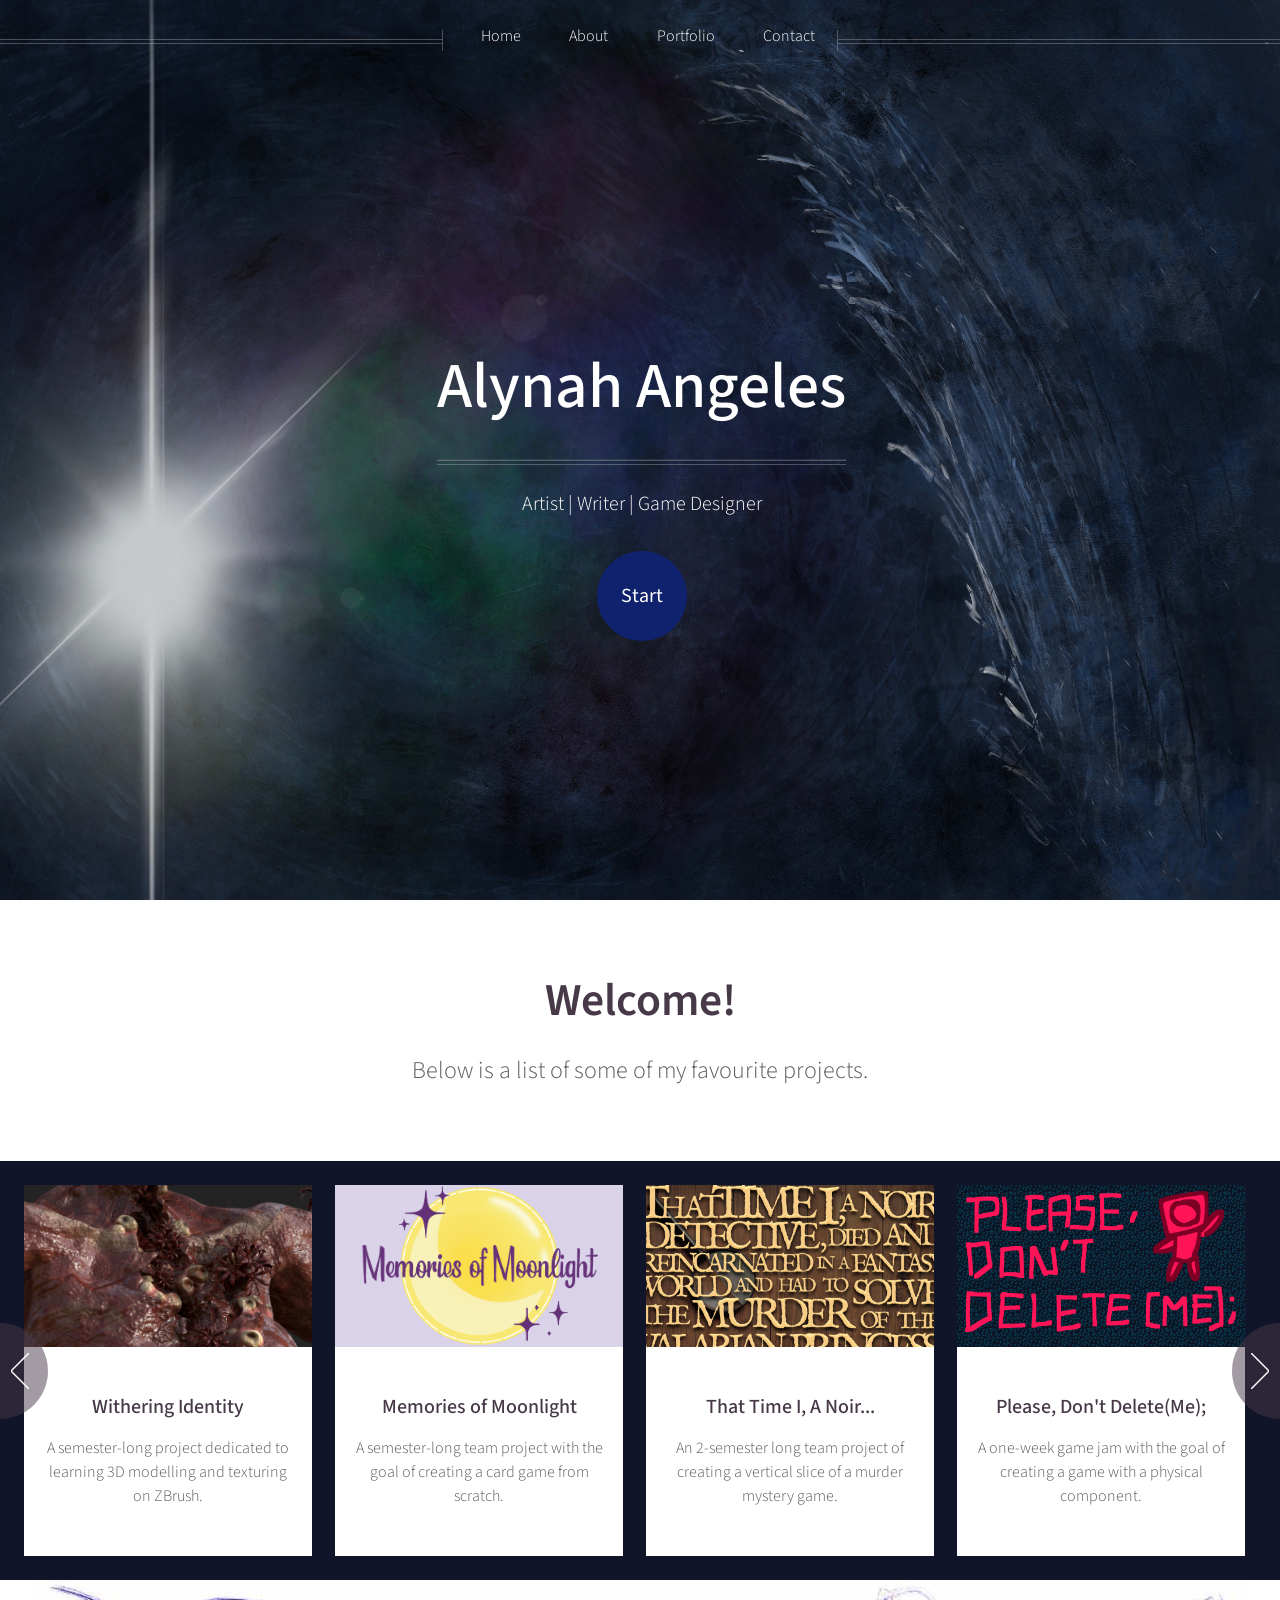
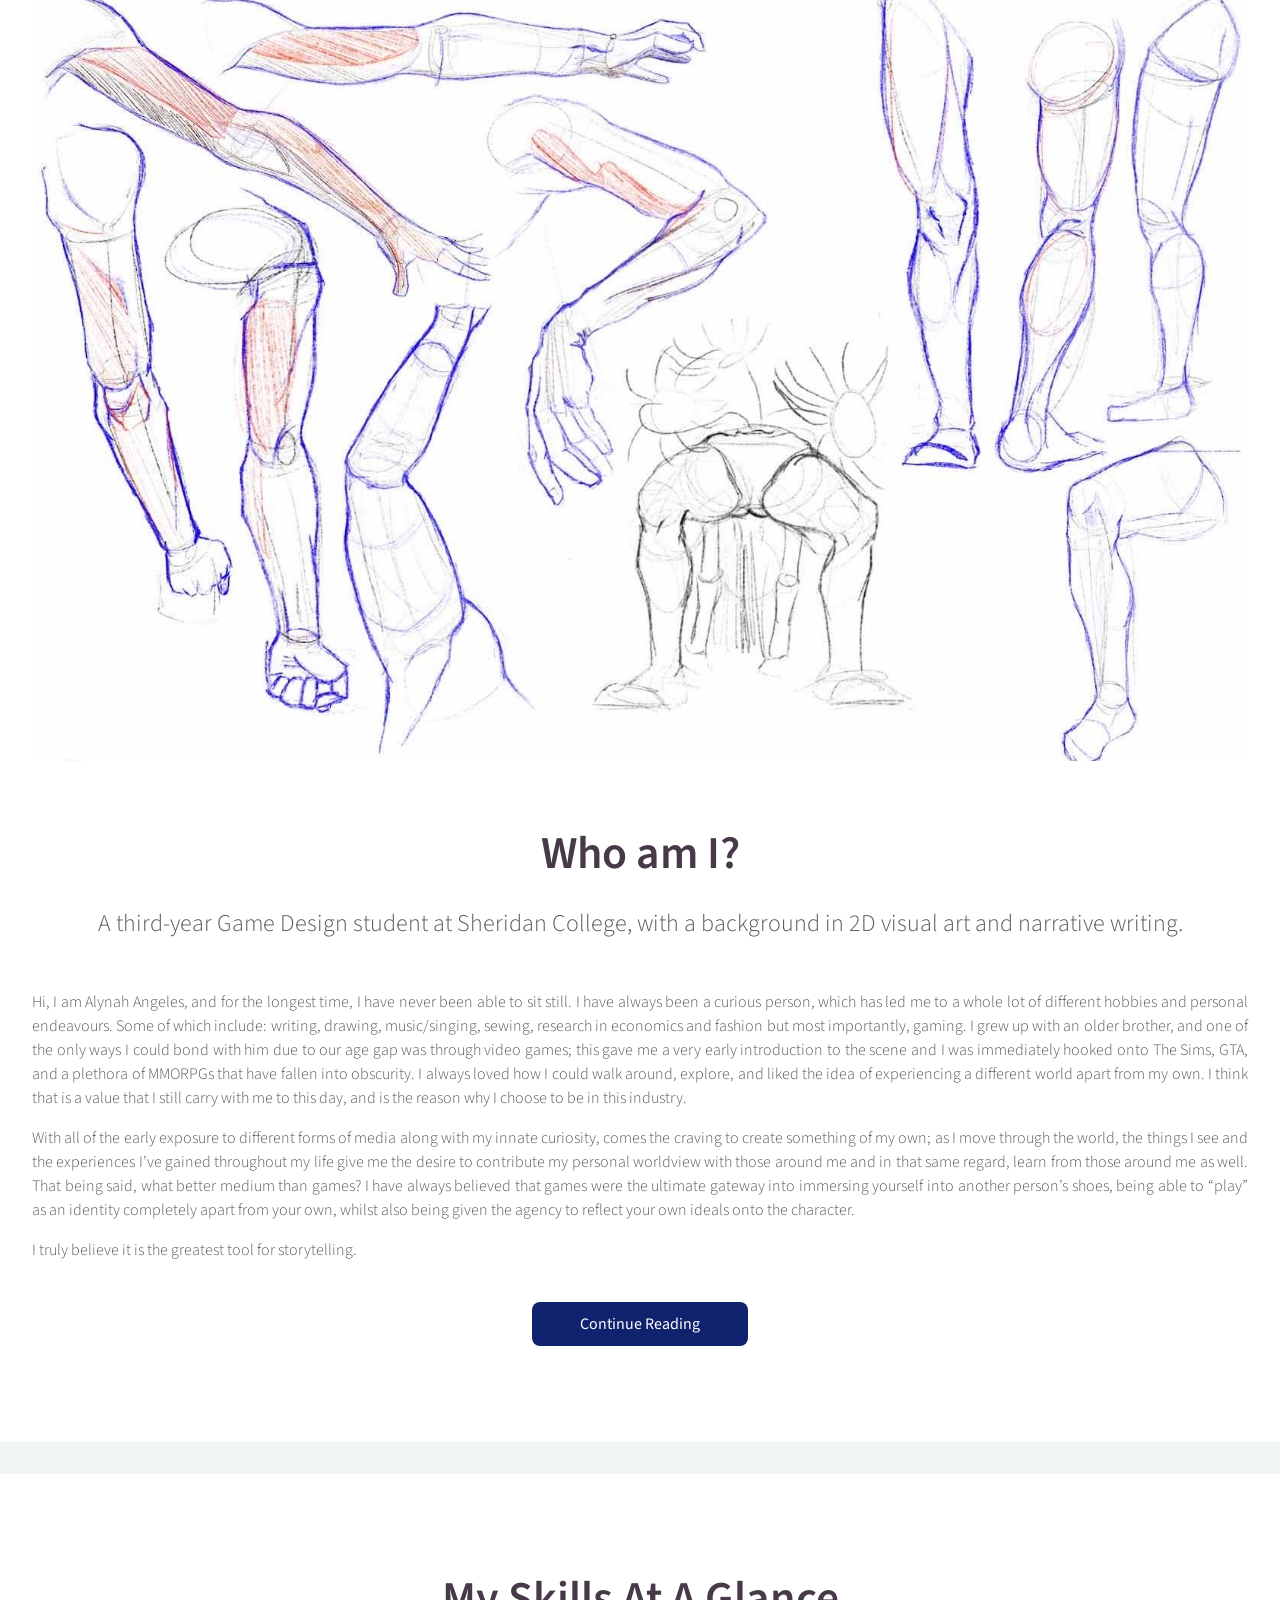
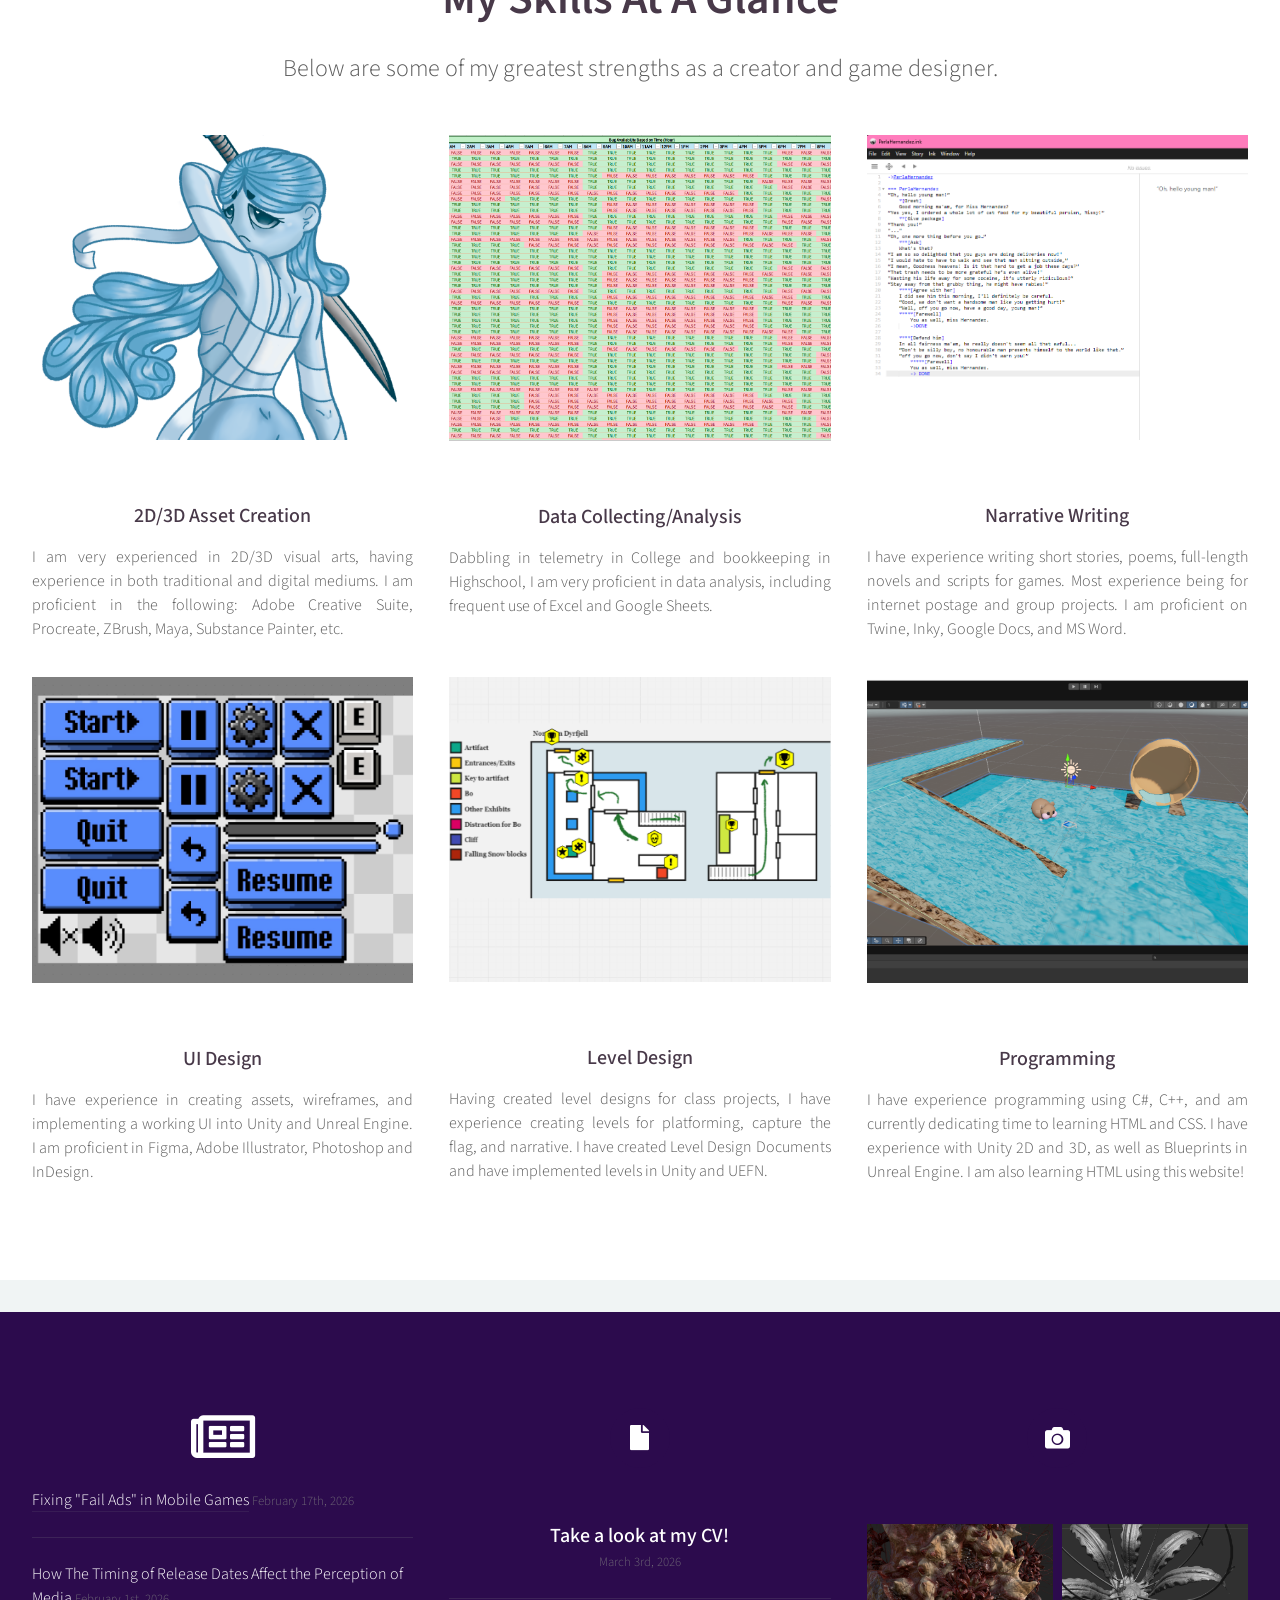
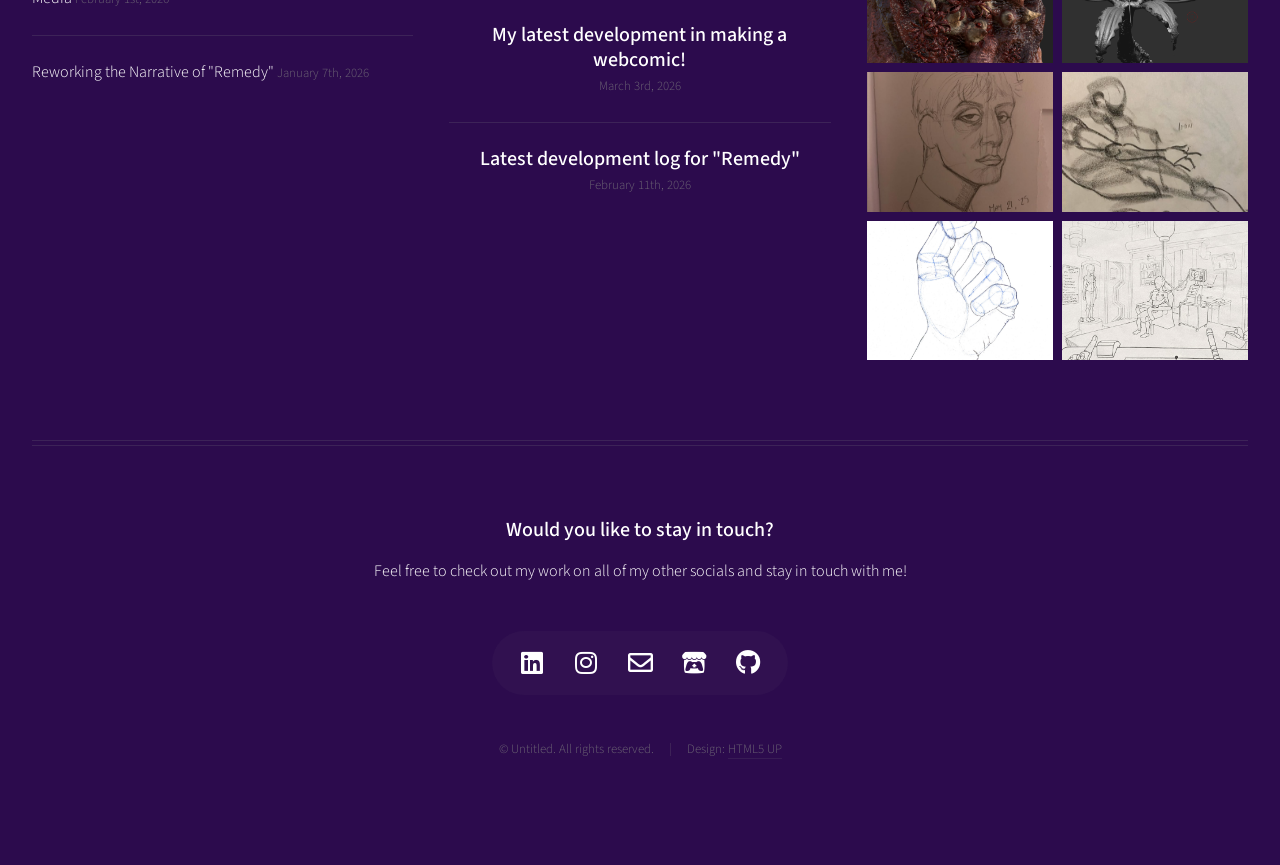
==== index.html @ 27488d28 "seeing if link works" ====
<!DOCTYPE HTML>
<!--
	Helios by HTML5 UP
	html5up.net | @ajlkn
	Free for personal and commercial use under the CCA 3.0 license (html5up.net/license)
-->
<html>
	<head>
		<title>Alynah Angeles | Home </title>
		<meta charset="utf-8" />
		<meta name="viewport" content="width=device-width, initial-scale=1, user-scalable=no" />
		<link rel="stylesheet" href="assets/css/main.css" />
		<noscript><link rel="stylesheet" href="assets/css/noscript.css" /></noscript>
	</head>
	<body class="homepage is-preload">
		<div id="page-wrapper">

			<!-- Header -->
				<div id="header">

					<!-- Inner -->
						<div class="inner">
							<header>
								<h1><a href="index.html" id="logo">Alynah Angeles</a></h1>
								<hr />
								<p>Artist | Writer | Game Designer</p>
							</header>
							<footer>
								<a href="#banner" class="button circled scrolly">Start</a>
							</footer>
						</div>

					<!-- Nav -->
						<nav id="nav">
							<ul>
								<li><a href="index.html">Home</a></li>
								<li><a href="AboutSection.html">About</a></li>

								<li>
									<a href="#">Portfolio</a>
									<ul>
										<li><a href="art.html">Art and Assets</a></li>
										<li><a href="narrative.html">Narrative</a></li>
										<li><a href="projects.html">Projects</a></li>
										</ul>
									</li>

									<li><a href="right-sidebar.html">Contact</a></li>
							</ul>
						</nav>

				</div>

			<!-- Banner -->
				<section id="banner">
					<header>
						<h2><strong>Welcome!</strong></h2>
						<p>
							Below is a list of some of my favourite projects.</a>
						</p>
					</header>
				</section>

			<!-- Carousel -->
				<section class="carousel">
					<div class="reel">

						<article>
							<a href="#" class="image featured"><img src="images/WitheringIdentity1.png" alt="" /></a>
							<header>
								<h3><a href="#">Withering Identity</a></h3>
							</header>
							<p>A semester-long project dedicated to learning 3D modelling and texturing on ZBrush.</p>
						</article>

						<article>
							<a href="#" class="image featured"><img src="images/MoM1.png" alt="" /></a>
							<header>
								<h3><a href="#">Memories of Moonlight</a></h3>
							</header>
							<p>A semester-long team project with the goal of creating a card game from scratch.</p>
						</article>

						<article>
							<a href="#" class="image featured"><img src="images/VelvetAnts1.png" alt="" /></a>
							<header>
								<h3><a href="#">That Time I, A Noir...</a></h3>
							</header>
							<p>An 2-semester long team project of creating a vertical slice of a murder mystery game.</p>
						</article>

						<article>
							<a href="#" class="image featured"><img src="images/PleaseDont1.png" alt="" /></a>
							<header>
								<h3><a href="#">Please, Don't Delete(Me);</a></h3>
							</header>
							<p>A one-week game jam with the goal of creating a game with a physical component.</p>
						</article>

						<article>
							<a href="#" class="image featured"><img src="images/Remedy1.png" alt="" /></a>
							<header>
								<h3><a href="#">Remedy</a></h3>
							</header>
							<p>An on-going 2 semester-long team project with the goal of creating a transformative game.</p>
						</article>

						<article>
							<a href="#" class="image featured"><img src="images/Palawan1.jpg" alt="" /></a>
							<header>
								<h3><a href="#">Return to Palawan</a></h3>
							</header>
							<p>A solo school project based on creating a narrative game with branching options on Inky.</p>
						</article>

						<article>
							<a href="#" class="image featured"><img src="images/ACNL1.png" alt="" /></a>
							<header>
								<h3><a href="#">AC:NL Excel</a></h3>
							</header>
							<p>A school assignment of an interactive money making tool for Animal Crossing: New Leaf.</p>
						</article>

					</div>
				</section>

			<!-- Main -->
				<div class="wrapper style2">

					<article id="main" class="container special">
						<a href="AboutSection.html" class="image featured"><img src="images/BodyStudy.jpg" alt="" /></a>
						<header>
							<h2><a href="AboutSection.html"><strong>Who am I?</strong></a></h2>
							<p>
								A third-year Game Design student at Sheridan College, with a background in 2D visual art and narrative writing.
							</p>
						</header>
						<p>
							Hi, I am Alynah Angeles, and for the longest time, I have never been able to sit still. I have always been a curious person, which has led me to a whole lot of different hobbies and personal endeavours. Some of which include:
							writing, drawing, music/singing, sewing, research in economics and fashion but most importantly, gaming. I grew up with an older brother, and one of the only ways I could bond with him due to our age gap was through video games; this gave me a very early
							introduction to the scene and I was immediately hooked onto The Sims, GTA, and a plethora of MMORPGs that have fallen into obscurity.
							I always loved how I could walk around, explore, and liked the idea of experiencing a different world apart from my own. I think that is a value that I still carry with me to this day, and is the reason why I choose to be in this industry.
						</p>
						<p>
							With all of the early exposure to different forms of media along with my innate curiosity,
							comes the craving to create something of my own; as I move through the world, the things I see and the experiences I’ve gained throughout my life give me the desire to contribute my personal worldview with
							those around me and in that same regard, learn from those around me as well.
							That being said, what better medium than games? I have always believed that games were the ultimate gateway into immersing yourself into another person’s shoes,
							being able to “play” as an identity completely apart from your own, whilst also being given the agency to reflect your own ideals onto the character.
						</p>
						<p>
							I truly believe it is the greatest tool for storytelling.
						</p>
						<footer>
							<a href="AboutSection.html" class="button">Continue Reading</a>
						</footer>
					</article>

				</div>

			<!-- Features -->
				<div class="wrapper style1">

					<section id="features" class="container special">
						<header>
							<h2><strong>My Skills At A Glance</strong></h2>
							<p>Below are some of my greatest strengths as a creator and game designer.</p>
						</header>
						<div class="row">
							<article class="col-4 col-12-mobile special">
								<a href="#" class="image featured"><img src="images/Sorrow.png" alt="" /></a>
								<header>
									<h3><a href="#">2D/3D Asset Creation</a></h3>
								</header>
								<p>
									I am very experienced in 2D/3D visual arts, having experience in both traditional and digital mediums.
									I am proficient in the following: Adobe Creative Suite, Procreate, ZBrush, Maya, Substance Painter, etc.
								</p>
							</article>

							<article class="col-4 col-12-mobile special">
								<a href="#" class="image featured"><img src="images/ACNL2.png" alt="" /></a>
								<header>
									<h3><a href="#">Data Collecting/Analysis</a></h3>
								</header>
								<p>
									Dabbling in telemetry in College and bookkeeping in Highschool, I am very proficient in data analysis,
									including frequent use of Excel and Google Sheets.
								</p>
							</article>

							<article class="col-4 col-12-mobile special">
								<a href="#" class="image featured"><img src="images/RemedyNarrative.png" alt="" /></a>
								<header>
									<h3><a href="#">Narrative Writing</a></h3>
								</header>
								<p>
									I have experience writing short stories, poems, full-length novels and scripts for games. Most experience
									being for internet postage and group projects. I am proficient on Twine, Inky, Google Docs, and MS Word.
								</p>
							</article>

							<article class="col-4 col-12-mobile special">
								<a href="#" class="image featured"><img src="images/RemedyUI.png" alt="" /></a>
								<header>
									<h3><a href="#">UI Design</a></h3>
								</header>
								<p>
									I have experience in creating assets, wireframes, and implementing a working UI into Unity and Unreal Engine.
									I am proficient in Figma, Adobe Illustrator, Photoshop and InDesign.
								</p>
							</article>

							<article class="col-4 col-12-mobile special">
								<a href="#" class="image featured"><img src="images/LDDiagram.png" alt="" /></a>
								<header>
									<h3><a href="#">Level Design</a></h3>
								</header>
								<p>
									Having created level designs for class projects, I have experience creating levels for platforming, capture the flag,
									and narrative. I have created Level Design Documents and have implemented levels in Unity and UEFN.
								</p>
							</article>

							<article class="col-4 col-12-mobile special">
								<a href="#" class="image featured"><img src="images/Programming1.png" alt="" /></a>
								<header>
									<h3><a href="#">Programming</a></h3>
								</header>
								<p>
									I have experience programming using C#, C++, and am currently dedicating time to learning HTML and CSS. I have experience 
									with Unity 2D and 3D, as well as Blueprints in Unreal Engine. I am also learning HTML using this website!
								</p>
							</article>
						</div>
					</section>

				</div>

			<!-- Footer -->
				<div id="footer">
					<div class="container">
						<div class="row">

							<!-- Tweets -->
								<section class="col-4 col-12-mobile">
									<header>
										<h2 class="icon classic fa-regular fa-newspaper"><span class="label">Blogs</span></h2>
									</header>
									<ul class="divided">
										<li>
											<article class="tweet">
												<a href="#">Fixing "Fail Ads" in Mobile Games</a>
												<span class="timestamp">February 17th, 2026</span>
											</article>
										</li>
										<li>
											<article class="tweet">
												How The Timing of Release Dates Affect the Perception of Media
												<span class="timestamp">February 1st, 2026</span>
											</article>
										</li>
										<li>
											<article class="tweet">
												Reworking the Narrative of "Remedy"
												<span class="timestamp">January 7th, 2026</span>
											</article>
										</li>
									</ul>
								</section>

							<!-- Posts -->
								<section class="col-4 col-12-mobile">
									<header>
										<h2 class="icon solid fa-file circled"><span class="label">Posts</span></h2>
									</header>
									<ul class="divided">
										<li>
											<article class="post stub">
												<header>
													<h3><a href="#">Take a look at my CV!</a></h3>
												</header>
												<span class="timestamp">March 3rd, 2026</span>
											</article>
										</li>
										<li>
											<article class="post stub">
												<header>
													<h3><a href="#">My latest development in making a webcomic!</a></h3>
												</header>
												<span class="timestamp">March 3rd, 2026</span>
											</article>
										</li>
										<li>
											<article class="post stub">
												<header>
													<h3><a href="#">Latest development log for "Remedy"</a></h3>
												</header>
												<span class="timestamp">February 11th, 2026</span>
											</article>
										</li>
									</ul>
								</section>

							<!-- Photos -->
								<section class="col-4 col-12-mobile">
									<header>
										<h2 class="icon solid fa-camera circled"><span class="label">Photos</span></h2>
									</header>
									<div class="row gtr-25">
										<div class="col-6">
											<a href="https://www.instagram.com/p/DSI490aDqNn/?utm_source=ig_web_copy_link&igsh=MzRlODBiNWFlZA==" class="image fit"><img src="images/WitheringIdentity2.png" alt="" /></a>
										</div>
										<div class="col-6">
											<a href="https://www.instagram.com/p/DR50fYpjjBQ/?utm_source=ig_web_copy_link&igsh=MzRlODBiNWFlZA==" class="image fit"><img src="images/WitheringIdentity3.png" alt="" /></a>
										</div>
										<div class="col-6">
											<a href="https://www.instagram.com/p/DJ8DbemxftO/?utm_source=ig_web_copy_link&igsh=MzRlODBiNWFlZA==" class="image fit"><img src="images/Sketch1.png" alt="" /></a>
										</div>
										<div class="col-6">
											<a href="https://www.instagram.com/p/CxHWj_nMrxi/?utm_source=ig_web_copy_link&igsh=MzRlODBiNWFlZA==" class="image fit"><img src="images/Gesture1.png" alt="" /></a>
										</div>
										<div class="col-6">
											<a href="https://www.instagram.com/p/Cw00kyyR67M/?utm_source=ig_web_copy_link&igsh=MzRlODBiNWFlZA==" class="image fit"><img src="images/Hand1.jpeg" alt="" /></a>
										</div>
										<div class="col-6">
											<a href="https://www.instagram.com/p/Ckt2wqWOsyh/?utm_source=ig_web_copy_link&igsh=MzRlODBiNWFlZA==" class="image fit"><img src="images/Perspective1.png" alt="" /></a>
										</div>
									</div>
								</section>

						</div>
						<hr />
						<div class="row">
							<div class="col-12">

								<!-- Contact -->
									<section class="contact">
										<header>
											<h3>Would you like to stay in touch?</h3>
										</header>
										<p>Feel free to check out my work on all of my other socials and stay in touch with me!</p>
										<ul class="icons">
											<li><a href="https://www.linkedin.com/in/juliennealynahangeles" class="icon brands fa-linkedin"><span class="label">LinkedIn</span></a></li>
											<li><a href="https://www.instagram.com/crispymarbles?igsh=MWsxajd0d3JhZzVydA%3D%3D&utm_source=qr" class="icon brands fa-instagram"><span class="label">Instagram</span></a></li>
											<li><a href="https://mail.google.com/mail/u/0/#inbox?compose=DmwnWrRrmRPRKVNffzPHGvNQMkrTQzQStNGnVvKBSRKqXhSvtglwZscnDbnFdhdDfMlVSZCLCtBg" class="icon classic fa-solid fa-envelope"><span class="label">Gmail</span></a></li>
											<li><a href="https://crispymarbles.itch.io/" class="icon brands fa-itch-io"><span class="label">Itch.io</span></a></li>
											<li><a href="https://github.com/AlynahAngeles" class="icon brands fa-github"><span class="label">Github</span></a></li>
										</ul>
									</section>

								<!-- Copyright -->
									<div class="copyright">
										<ul class="menu">
											<li>&copy; Untitled. All rights reserved.</li><li>Design: <a href="http://html5up.net">HTML5 UP</a></li>
										</ul>
									</div>

							</div>

						</div>
					</div>
				</div>

		</div>

		<!-- Scripts -->
			<script src="assets/js/jquery.min.js"></script>
			<script src="assets/js/jquery.dropotron.min.js"></script>
			<script src="assets/js/jquery.scrolly.min.js"></script>
			<script src="assets/js/jquery.scrollex.min.js"></script>
			<script src="assets/js/browser.min.js"></script>
			<script src="assets/js/breakpoints.min.js"></script>
			<script src="assets/js/util.js"></script>
			<script src="assets/js/main.js"></script>

	</body>
</html>
---- assets/css/main.css ----
@import url("https://fonts.googleapis.com/css?family=Source+Sans+Pro:300,300italic,400,400italic,600");
@import url("fontawesome-all.min.css");

/*
	Helios by HTML5 UP
	html5up.net | @ajlkn
	Free for personal and commercial use under the CCA 3.0 license (html5up.net/license)
*/

html, body, div, span, applet, object,
iframe, h1, h2, h3, h4, h5, h6, p, blockquote,
pre, a, abbr, acronym, address, big, cite,
code, del, dfn, em, img, ins, kbd, q, s, samp,
small, strike, strong, sub, sup, tt, var, b,
u, i, center, dl, dt, dd, ol, ul, li, fieldset,
form, label, legend, table, caption, tbody,
tfoot, thead, tr, th, td, article, aside,
canvas, details, embed, figure, figcaption,
footer, header, hgroup, menu, nav, output, ruby,
section, summary, time, mark, audio, video {
	margin: 0;
	padding: 0;
	border: 0;
	font-size: 100%;
	font: inherit;
	vertical-align: baseline;}

article, aside, details, figcaption, figure,
footer, header, hgroup, menu, nav, section {
	display: block;}

body {
	line-height: 1;
}

ol, ul {
	list-style: none;
}

blockquote, q {
	quotes: none;
}

	blockquote:before, blockquote:after, q:before, q:after {
		content: '';
		content: none;
	}

table {
	border-collapse: collapse;
	border-spacing: 0;
}

body {
	-webkit-text-size-adjust: none;
}

mark {
	background-color: transparent;
	color: inherit;
}

input::-moz-focus-inner {
	border: 0;
	padding: 0;
}

input, select, textarea {
	-moz-appearance: none;
	-webkit-appearance: none;
	-ms-appearance: none;
	appearance: none;
}

/* Basic */

	html {
		box-sizing: border-box;
	}

	*, *:before, *:after {
		box-sizing: inherit;
	}

	body {
		background: #f0f4f4;
		color: #5b5b5b;
		font-size: 15pt;
		line-height: 1.85em;
		font-family: 'Source Sans Pro', sans-serif;
		font-weight: 300;
	}

		body.is-preload *, body.is-preload *:before, body.is-preload *:after {
			-moz-animation: none !important;
			-webkit-animation: none !important;
			-ms-animation: none !important;
			animation: none !important;
			-moz-transition: none !important;
			-webkit-transition: none !important;
			-ms-transition: none !important;
			transition: none !important;
		}

	input, textarea, select {
		font-size: 15pt;
		line-height: 1.85em;
		font-family: 'Source Sans Pro', sans-serif;
		font-weight: 300;
	}

	h1 {
		font-weight: 500;
		color: #fff;
		line-height: 1.25em;
	}

	h1 a {
		color: inherit;
		text-decoration: none;
		border-bottom-color: transparent;
	}

	h2, h3, h4, h5, h6 {
		font-weight: 500;
		color: #483949;
		line-height: 1.25em;
	}

	h2 a, h3 a, h4 a, h5 a, h6 a {
		color: inherit;
		text-decoration: none;
		border-bottom-color: transparent;
	}

	h1 strong, h2 strong, h3 strong, h4 strong, h5 strong, h6 strong {
		font-weight: 600;
	}

	h2 {
		font-size: 2.85em;
	}

	h3 {
		font-size: 1.25em;
	}

	h4 {
		font-size: 1em;
		margin: 0 0 0.25em 0;
	}

	strong, b {
		font-weight: 400;
		color: #483949;
	}

	em, i {
		font-style: italic;
	}

	a {
		color: inherit;
		border-bottom: solid 1px rgba(128, 128, 128, 0.15);
		text-decoration: none;
		-moz-transition: background-color 0.35s ease-in-out, color 0.35s ease-in-out, border-bottom-color 0.35s ease-in-out;
		-webkit-transition: background-color 0.35s ease-in-out, color 0.35s ease-in-out, border-bottom-color 0.35s ease-in-out;
		-ms-transition: background-color 0.35s ease-in-out, color 0.35s ease-in-out, border-bottom-color 0.35s ease-in-out;
		transition: background-color 0.35s ease-in-out, color 0.35s ease-in-out, border-bottom-color 0.35s ease-in-out;
	}

		a:hover {
			color: #ef8376;
			border-bottom-color: transparent;
		}

	sub {
		position: relative;
		top: 0.5em;
		font-size: 0.8em;
	}

	sup {
		position: relative;
		top: -0.5em;
		font-size: 0.8em;
	}

	blockquote {
		border-left: solid 0.5em #ddd;
		padding: 1em 0 1em 2em;
		font-style: italic;
	}

	p, ul, ol, dl, table {
		margin-bottom: 1em;
	}

	p {
		text-align: justify;
	}

	br.clear {
		clear: both;
	}

	hr {
		position: relative;
		display: block;
		border: 0;
		top: 4.5em;
		margin-bottom: 9em;
		height: 6px;
		border-top: solid 1px rgba(128, 128, 128, 0.2);
		border-bottom: solid 1px rgba(128, 128, 128, 0.2);
	}

		hr:before, hr:after {
			content: '';
			position: absolute;
			top: -8px;
			display: block;
			width: 1px;
			height: 21px;
			background: rgba(128, 128, 128, 0.2);
		}

		hr:before {
			left: -1px;
		}

		hr:after {
			right: -1px;
		}

	.timestamp {
		color: rgba(128, 128, 128, 0.75);
		font-size: 0.8em;
	}

/* Container */

	.container {
		margin: 0 auto;
		max-width: 100%;
		width: 1400px;
	}

		@media screen and (max-width: 1680px) {

			.container {
				width: 1200px;
			}

		}

		@media screen and (max-width: 1280px) {

			.container {
				width: 100%;
			}

		}

		@media screen and (max-width: 960px) {

			.container {
				width: 100%;
			}

		}

		@media screen and (max-width: 840px) {

			.container {
				width: 100%;
			}

		}

		@media screen and (max-width: 736px) {

			.container {
				width: 100%;
			}

		}

/* Row */

	.row {
		display: flex;
		flex-wrap: wrap;
		box-sizing: border-box;
		align-items: stretch;
	}

		.row > * {
			box-sizing: border-box;
		}

		.row.gtr-uniform > * > :last-child {
			margin-bottom: 0;
		}

		.row.aln-left {
			justify-content: flex-start;
		}

		.row.aln-center {
			justify-content: center;
		}

		.row.aln-right {
			justify-content: flex-end;
		}

		.row.aln-top {
			align-items: flex-start;
		}

		.row.aln-middle {
			align-items: center;
		}

		.row.aln-bottom {
			align-items: flex-end;
		}

		.row > .imp {
			order: -1;
		}

		.row > .col-1 {
			width: 8.33333%;
		}

		.row > .off-1 {
			margin-left: 8.33333%;
		}

		.row > .col-2 {
			width: 16.66667%;
		}

		.row > .off-2 {
			margin-left: 16.66667%;
		}

		.row > .col-3 {
			width: 25%;
		}

		.row > .off-3 {
			margin-left: 25%;
		}

		.row > .col-4 {
			width: 33.33333%;
		}

		.row > .off-4 {
			margin-left: 33.33333%;
		}

		.row > .col-5 {
			width: 41.66667%;
		}

		.row > .off-5 {
			margin-left: 41.66667%;
		}

		.row > .col-6 {
			width: 50%;
		}

		.row > .off-6 {
			margin-left: 50%;
		}

		.row > .col-7 {
			width: 58.33333%;
		}

		.row > .off-7 {
			margin-left: 58.33333%;
		}

		.row > .col-8 {
			width: 66.66667%;
		}

		.row > .off-8 {
			margin-left: 66.66667%;
		}

		.row > .col-9 {
			width: 75%;
		}

		.row > .off-9 {
			margin-left: 75%;
		}

		.row > .col-10 {
			width: 83.33333%;
		}

		.row > .off-10 {
			margin-left: 83.33333%;
		}

		.row > .col-11 {
			width: 91.66667%;
		}

		.row > .off-11 {
			margin-left: 91.66667%;
		}

		.row > .col-12 {
			width: 100%;
		}

		.row > .off-12 {
			margin-left: 100%;
		}

		.row.gtr-0 {
			margin-top: 0px;
			margin-left: 0px;
		}

			.row.gtr-0 > * {
				padding: 0px 0 0 0px;
			}

			.row.gtr-0.gtr-uniform {
				margin-top: 0px;
			}

				.row.gtr-0.gtr-uniform > * {
					padding-top: 0px;
				}

		.row.gtr-25 {
			margin-top: -10px;
			margin-left: -10px;
		}

			.row.gtr-25 > * {
				padding: 10px 0 0 10px;
			}

			.row.gtr-25.gtr-uniform {
				margin-top: -10px;
			}

				.row.gtr-25.gtr-uniform > * {
					padding-top: 10px;
				}

		.row.gtr-50 {
			margin-top: -20px;
			margin-left: -20px;
		}

			.row.gtr-50 > * {
				padding: 20px 0 0 20px;
			}

			.row.gtr-50.gtr-uniform {
				margin-top: -20px;
			}

				.row.gtr-50.gtr-uniform > * {
					padding-top: 20px;
				}

		.row {
			margin-top: -40px;
			margin-left: -40px;
		}

			.row > * {
				padding: 40px 0 0 40px;
			}

			.row.gtr-uniform {
				margin-top: -40px;
			}

				.row.gtr-uniform > * {
					padding-top: 40px;
				}

		.row.gtr-150 {
			margin-top: -60px;
			margin-left: -60px;
		}

			.row.gtr-150 > * {
				padding: 60px 0 0 60px;
			}

			.row.gtr-150.gtr-uniform {
				margin-top: -60px;
			}

				.row.gtr-150.gtr-uniform > * {
					padding-top: 60px;
				}

		.row.gtr-200 {
			margin-top: -80px;
			margin-left: -80px;
		}

			.row.gtr-200 > * {
				padding: 80px 0 0 80px;
			}

			.row.gtr-200.gtr-uniform {
				margin-top: -80px;
			}

				.row.gtr-200.gtr-uniform > * {
					padding-top: 80px;
				}

		@media screen and (max-width: 1680px) {

			.row {
				display: flex;
				flex-wrap: wrap;
				box-sizing: border-box;
				align-items: stretch;
			}

				.row > * {
					box-sizing: border-box;
				}

				.row.gtr-uniform > * > :last-child {
					margin-bottom: 0;
				}

				.row.aln-left {
					justify-content: flex-start;
				}

				.row.aln-center {
					justify-content: center;
				}

				.row.aln-right {
					justify-content: flex-end;
				}

				.row.aln-top {
					align-items: flex-start;
				}

				.row.aln-middle {
					align-items: center;
				}

				.row.aln-bottom {
					align-items: flex-end;
				}

				.row > .imp-wide {
					order: -1;
				}

				.row > .col-1-wide {
					width: 8.33333%;
				}

				.row > .off-1-wide {
					margin-left: 8.33333%;
				}

				.row > .col-2-wide {
					width: 16.66667%;
				}

				.row > .off-2-wide {
					margin-left: 16.66667%;
				}

				.row > .col-3-wide {
					width: 25%;
				}

				.row > .off-3-wide {
					margin-left: 25%;
				}

				.row > .col-4-wide {
					width: 33.33333%;
				}

				.row > .off-4-wide {
					margin-left: 33.33333%;
				}

				.row > .col-5-wide {
					width: 41.66667%;
				}

				.row > .off-5-wide {
					margin-left: 41.66667%;
				}

				.row > .col-6-wide {
					width: 50%;
				}

				.row > .off-6-wide {
					margin-left: 50%;
				}

				.row > .col-7-wide {
					width: 58.33333%;
				}

				.row > .off-7-wide {
					margin-left: 58.33333%;
				}

				.row > .col-8-wide {
					width: 66.66667%;
				}

				.row > .off-8-wide {
					margin-left: 66.66667%;
				}

				.row > .col-9-wide {
					width: 75%;
				}

				.row > .off-9-wide {
					margin-left: 75%;
				}

				.row > .col-10-wide {
					width: 83.33333%;
				}

				.row > .off-10-wide {
					margin-left: 83.33333%;
				}

				.row > .col-11-wide {
					width: 91.66667%;
				}

				.row > .off-11-wide {
					margin-left: 91.66667%;
				}

				.row > .col-12-wide {
					width: 100%;
				}

				.row > .off-12-wide {
					margin-left: 100%;
				}

				.row.gtr-0 {
					margin-top: 0px;
					margin-left: 0px;
				}

					.row.gtr-0 > * {
						padding: 0px 0 0 0px;
					}

					.row.gtr-0.gtr-uniform {
						margin-top: 0px;
					}

						.row.gtr-0.gtr-uniform > * {
							padding-top: 0px;
						}

				.row.gtr-25 {
					margin-top: -10px;
					margin-left: -10px;
				}

					.row.gtr-25 > * {
						padding: 10px 0 0 10px;
					}

					.row.gtr-25.gtr-uniform {
						margin-top: -10px;
					}

						.row.gtr-25.gtr-uniform > * {
							padding-top: 10px;
						}

				.row.gtr-50 {
					margin-top: -20px;
					margin-left: -20px;
				}

					.row.gtr-50 > * {
						padding: 20px 0 0 20px;
					}

					.row.gtr-50.gtr-uniform {
						margin-top: -20px;
					}

						.row.gtr-50.gtr-uniform > * {
							padding-top: 20px;
						}

				.row {
					margin-top: -40px;
					margin-left: -40px;
				}

					.row > * {
						padding: 40px 0 0 40px;
					}

					.row.gtr-uniform {
						margin-top: -40px;
					}

						.row.gtr-uniform > * {
							padding-top: 40px;
						}

				.row.gtr-150 {
					margin-top: -60px;
					margin-left: -60px;
				}

					.row.gtr-150 > * {
						padding: 60px 0 0 60px;
					}

					.row.gtr-150.gtr-uniform {
						margin-top: -60px;
					}

						.row.gtr-150.gtr-uniform > * {
							padding-top: 60px;
						}

				.row.gtr-200 {
					margin-top: -80px;
					margin-left: -80px;
				}

					.row.gtr-200 > * {
						padding: 80px 0 0 80px;
					}

					.row.gtr-200.gtr-uniform {
						margin-top: -80px;
					}

						.row.gtr-200.gtr-uniform > * {
							padding-top: 80px;
						}

		}

		@media screen and (max-width: 1280px) {

			.row {
				display: flex;
				flex-wrap: wrap;
				box-sizing: border-box;
				align-items: stretch;
			}

				.row > * {
					box-sizing: border-box;
				}

				.row.gtr-uniform > * > :last-child {
					margin-bottom: 0;
				}

				.row.aln-left {
					justify-content: flex-start;
				}

				.row.aln-center {
					justify-content: center;
				}

				.row.aln-right {
					justify-content: flex-end;
				}

				.row.aln-top {
					align-items: flex-start;
				}

				.row.aln-middle {
					align-items: center;
				}

				.row.aln-bottom {
					align-items: flex-end;
				}

				.row > .imp-normal {
					order: -1;
				}

				.row > .col-1-normal {
					width: 8.33333%;
				}

				.row > .off-1-normal {
					margin-left: 8.33333%;
				}

				.row > .col-2-normal {
					width: 16.66667%;
				}

				.row > .off-2-normal {
					margin-left: 16.66667%;
				}

				.row > .col-3-normal {
					width: 25%;
				}

				.row > .off-3-normal {
					margin-left: 25%;
				}

				.row > .col-4-normal {
					width: 33.33333%;
				}

				.row > .off-4-normal {
					margin-left: 33.33333%;
				}

				.row > .col-5-normal {
					width: 41.66667%;
				}

				.row > .off-5-normal {
					margin-left: 41.66667%;
				}

				.row > .col-6-normal {
					width: 50%;
				}

				.row > .off-6-normal {
					margin-left: 50%;
				}

				.row > .col-7-normal {
					width: 58.33333%;
				}

				.row > .off-7-normal {
					margin-left: 58.33333%;
				}

				.row > .col-8-normal {
					width: 66.66667%;
				}

				.row > .off-8-normal {
					margin-left: 66.66667%;
				}

				.row > .col-9-normal {
					width: 75%;
				}

				.row > .off-9-normal {
					margin-left: 75%;
				}

				.row > .col-10-normal {
					width: 83.33333%;
				}

				.row > .off-10-normal {
					margin-left: 83.33333%;
				}

				.row > .col-11-normal {
					width: 91.66667%;
				}

				.row > .off-11-normal {
					margin-left: 91.66667%;
				}

				.row > .col-12-normal {
					width: 100%;
				}

				.row > .off-12-normal {
					margin-left: 100%;
				}

				.row.gtr-0 {
					margin-top: 0px;
					margin-left: 0px;
				}

					.row.gtr-0 > * {
						padding: 0px 0 0 0px;
					}

					.row.gtr-0.gtr-uniform {
						margin-top: 0px;
					}

						.row.gtr-0.gtr-uniform > * {
							padding-top: 0px;
						}

				.row.gtr-25 {
					margin-top: -9px;
					margin-left: -9px;
				}

					.row.gtr-25 > * {
						padding: 9px 0 0 9px;
					}

					.row.gtr-25.gtr-uniform {
						margin-top: -9px;
					}

						.row.gtr-25.gtr-uniform > * {
							padding-top: 9px;
						}

				.row.gtr-50 {
					margin-top: -18px;
					margin-left: -18px;
				}

					.row.gtr-50 > * {
						padding: 18px 0 0 18px;
					}

					.row.gtr-50.gtr-uniform {
						margin-top: -18px;
					}

						.row.gtr-50.gtr-uniform > * {
							padding-top: 18px;
						}

				.row {
					margin-top: -36px;
					margin-left: -36px;
				}

					.row > * {
						padding: 36px 0 0 36px;
					}

					.row.gtr-uniform {
						margin-top: -36px;
					}

						.row.gtr-uniform > * {
							padding-top: 36px;
						}

				.row.gtr-150 {
					margin-top: -54px;
					margin-left: -54px;
				}

					.row.gtr-150 > * {
						padding: 54px 0 0 54px;
					}

					.row.gtr-150.gtr-uniform {
						margin-top: -54px;
					}

						.row.gtr-150.gtr-uniform > * {
							padding-top: 54px;
						}

				.row.gtr-200 {
					margin-top: -72px;
					margin-left: -72px;
				}

					.row.gtr-200 > * {
						padding: 72px 0 0 72px;
					}

					.row.gtr-200.gtr-uniform {
						margin-top: -72px;
					}

						.row.gtr-200.gtr-uniform > * {
							padding-top: 72px;
						}

		}

		@media screen and (max-width: 960px) {

			.row {
				display: flex;
				flex-wrap: wrap;
				box-sizing: border-box;
				align-items: stretch;
			}

				.row > * {
					box-sizing: border-box;
				}

				.row.gtr-uniform > * > :last-child {
					margin-bottom: 0;
				}

				.row.aln-left {
					justify-content: flex-start;
				}

				.row.aln-center {
					justify-content: center;
				}

				.row.aln-right {
					justify-content: flex-end;
				}

				.row.aln-top {
					align-items: flex-start;
				}

				.row.aln-middle {
					align-items: center;
				}

				.row.aln-bottom {
					align-items: flex-end;
				}

				.row > .imp-narrow {
					order: -1;
				}

				.row > .col-1-narrow {
					width: 8.33333%;
				}

				.row > .off-1-narrow {
					margin-left: 8.33333%;
				}

				.row > .col-2-narrow {
					width: 16.66667%;
				}

				.row > .off-2-narrow {
					margin-left: 16.66667%;
				}

				.row > .col-3-narrow {
					width: 25%;
				}

				.row > .off-3-narrow {
					margin-left: 25%;
				}

				.row > .col-4-narrow {
					width: 33.33333%;
				}

				.row > .off-4-narrow {
					margin-left: 33.33333%;
				}

				.row > .col-5-narrow {
					width: 41.66667%;
				}

				.row > .off-5-narrow {
					margin-left: 41.66667%;
				}

				.row > .col-6-narrow {
					width: 50%;
				}

				.row > .off-6-narrow {
					margin-left: 50%;
				}

				.row > .col-7-narrow {
					width: 58.33333%;
				}

				.row > .off-7-narrow {
					margin-left: 58.33333%;
				}

				.row > .col-8-narrow {
					width: 66.66667%;
				}

				.row > .off-8-narrow {
					margin-left: 66.66667%;
				}

				.row > .col-9-narrow {
					width: 75%;
				}

				.row > .off-9-narrow {
					margin-left: 75%;
				}

				.row > .col-10-narrow {
					width: 83.33333%;
				}

				.row > .off-10-narrow {
					margin-left: 83.33333%;
				}

				.row > .col-11-narrow {
					width: 91.66667%;
				}

				.row > .off-11-narrow {
					margin-left: 91.66667%;
				}

				.row > .col-12-narrow {
					width: 100%;
				}

				.row > .off-12-narrow {
					margin-left: 100%;
				}

				.row.gtr-0 {
					margin-top: 0px;
					margin-left: 0px;
				}

					.row.gtr-0 > * {
						padding: 0px 0 0 0px;
					}

					.row.gtr-0.gtr-uniform {
						margin-top: 0px;
					}

						.row.gtr-0.gtr-uniform > * {
							padding-top: 0px;
						}

				.row.gtr-25 {
					margin-top: -8px;
					margin-left: -8px;
				}

					.row.gtr-25 > * {
						padding: 8px 0 0 8px;
					}

					.row.gtr-25.gtr-uniform {
						margin-top: -8px;
					}

						.row.gtr-25.gtr-uniform > * {
							padding-top: 8px;
						}

				.row.gtr-50 {
					margin-top: -16px;
					margin-left: -16px;
				}

					.row.gtr-50 > * {
						padding: 16px 0 0 16px;
					}

					.row.gtr-50.gtr-uniform {
						margin-top: -16px;
					}

						.row.gtr-50.gtr-uniform > * {
							padding-top: 16px;
						}

				.row {
					margin-top: -32px;
					margin-left: -32px;
				}

					.row > * {
						padding: 32px 0 0 32px;
					}

					.row.gtr-uniform {
						margin-top: -32px;
					}

						.row.gtr-uniform > * {
							padding-top: 32px;
						}

				.row.gtr-150 {
					margin-top: -48px;
					margin-left: -48px;
				}

					.row.gtr-150 > * {
						padding: 48px 0 0 48px;
					}

					.row.gtr-150.gtr-uniform {
						margin-top: -48px;
					}

						.row.gtr-150.gtr-uniform > * {
							padding-top: 48px;
						}

				.row.gtr-200 {
					margin-top: -64px;
					margin-left: -64px;
				}

					.row.gtr-200 > * {
						padding: 64px 0 0 64px;
					}

					.row.gtr-200.gtr-uniform {
						margin-top: -64px;
					}

						.row.gtr-200.gtr-uniform > * {
							padding-top: 64px;
						}

		}

		@media screen and (max-width: 840px) {

			.row {
				display: flex;
				flex-wrap: wrap;
				box-sizing: border-box;
				align-items: stretch;
			}

				.row > * {
					box-sizing: border-box;
				}

				.row.gtr-uniform > * > :last-child {
					margin-bottom: 0;
				}

				.row.aln-left {
					justify-content: flex-start;
				}

				.row.aln-center {
					justify-content: center;
				}

				.row.aln-right {
					justify-content: flex-end;
				}

				.row.aln-top {
					align-items: flex-start;
				}

				.row.aln-middle {
					align-items: center;
				}

				.row.aln-bottom {
					align-items: flex-end;
				}

				.row > .imp-narrower {
					order: -1;
				}

				.row > .col-1-narrower {
					width: 8.33333%;
				}

				.row > .off-1-narrower {
					margin-left: 8.33333%;
				}

				.row > .col-2-narrower {
					width: 16.66667%;
				}

				.row > .off-2-narrower {
					margin-left: 16.66667%;
				}

				.row > .col-3-narrower {
					width: 25%;
				}

				.row > .off-3-narrower {
					margin-left: 25%;
				}

				.row > .col-4-narrower {
					width: 33.33333%;
				}

				.row > .off-4-narrower {
					margin-left: 33.33333%;
				}

				.row > .col-5-narrower {
					width: 41.66667%;
				}

				.row > .off-5-narrower {
					margin-left: 41.66667%;
				}

				.row > .col-6-narrower {
					width: 50%;
				}

				.row > .off-6-narrower {
					margin-left: 50%;
				}

				.row > .col-7-narrower {
					width: 58.33333%;
				}

				.row > .off-7-narrower {
					margin-left: 58.33333%;
				}

				.row > .col-8-narrower {
					width: 66.66667%;
				}

				.row > .off-8-narrower {
					margin-left: 66.66667%;
				}

				.row > .col-9-narrower {
					width: 75%;
				}

				.row > .off-9-narrower {
					margin-left: 75%;
				}

				.row > .col-10-narrower {
					width: 83.33333%;
				}

				.row > .off-10-narrower {
					margin-left: 83.33333%;
				}

				.row > .col-11-narrower {
					width: 91.66667%;
				}

				.row > .off-11-narrower {
					margin-left: 91.66667%;
				}

				.row > .col-12-narrower {
					width: 100%;
				}

				.row > .off-12-narrower {
					margin-left: 100%;
				}

				.row.gtr-0 {
					margin-top: 0px;
					margin-left: 0px;
				}

					.row.gtr-0 > * {
						padding: 0px 0 0 0px;
					}

					.row.gtr-0.gtr-uniform {
						margin-top: 0px;
					}

						.row.gtr-0.gtr-uniform > * {
							padding-top: 0px;
						}

				.row.gtr-25 {
					margin-top: -8px;
					margin-left: -8px;
				}

					.row.gtr-25 > * {
						padding: 8px 0 0 8px;
					}

					.row.gtr-25.gtr-uniform {
						margin-top: -8px;
					}

						.row.gtr-25.gtr-uniform > * {
							padding-top: 8px;
						}

				.row.gtr-50 {
					margin-top: -16px;
					margin-left: -16px;
				}

					.row.gtr-50 > * {
						padding: 16px 0 0 16px;
					}

					.row.gtr-50.gtr-uniform {
						margin-top: -16px;
					}

						.row.gtr-50.gtr-uniform > * {
							padding-top: 16px;
						}

				.row {
					margin-top: -32px;
					margin-left: -32px;
				}

					.row > * {
						padding: 32px 0 0 32px;
					}

					.row.gtr-uniform {
						margin-top: -32px;
					}

						.row.gtr-uniform > * {
							padding-top: 32px;
						}

				.row.gtr-150 {
					margin-top: -48px;
					margin-left: -48px;
				}

					.row.gtr-150 > * {
						padding: 48px 0 0 48px;
					}

					.row.gtr-150.gtr-uniform {
						margin-top: -48px;
					}

						.row.gtr-150.gtr-uniform > * {
							padding-top: 48px;
						}

				.row.gtr-200 {
					margin-top: -64px;
					margin-left: -64px;
				}

					.row.gtr-200 > * {
						padding: 64px 0 0 64px;
					}

					.row.gtr-200.gtr-uniform {
						margin-top: -64px;
					}

						.row.gtr-200.gtr-uniform > * {
							padding-top: 64px;
						}

		}

		@media screen and (max-width: 736px) {

			.row {
				display: flex;
				flex-wrap: wrap;
				box-sizing: border-box;
				align-items: stretch;
			}

				.row > * {
					box-sizing: border-box;
				}

				.row.gtr-uniform > * > :last-child {
					margin-bottom: 0;
				}

				.row.aln-left {
					justify-content: flex-start;
				}

				.row.aln-center {
					justify-content: center;
				}

				.row.aln-right {
					justify-content: flex-end;
				}

				.row.aln-top {
					align-items: flex-start;
				}

				.row.aln-middle {
					align-items: center;
				}

				.row.aln-bottom {
					align-items: flex-end;
				}

				.row > .imp-mobile {
					order: -1;
				}

				.row > .col-1-mobile {
					width: 8.33333%;
				}

				.row > .off-1-mobile {
					margin-left: 8.33333%;
				}

				.row > .col-2-mobile {
					width: 16.66667%;
				}

				.row > .off-2-mobile {
					margin-left: 16.66667%;
				}

				.row > .col-3-mobile {
					width: 25%;
				}

				.row > .off-3-mobile {
					margin-left: 25%;
				}

				.row > .col-4-mobile {
					width: 33.33333%;
				}

				.row > .off-4-mobile {
					margin-left: 33.33333%;
				}

				.row > .col-5-mobile {
					width: 41.66667%;
				}

				.row > .off-5-mobile {
					margin-left: 41.66667%;
				}

				.row > .col-6-mobile {
					width: 50%;
				}

				.row > .off-6-mobile {
					margin-left: 50%;
				}

				.row > .col-7-mobile {
					width: 58.33333%;
				}

				.row > .off-7-mobile {
					margin-left: 58.33333%;
				}

				.row > .col-8-mobile {
					width: 66.66667%;
				}

				.row > .off-8-mobile {
					margin-left: 66.66667%;
				}

				.row > .col-9-mobile {
					width: 75%;
				}

				.row > .off-9-mobile {
					margin-left: 75%;
				}

				.row > .col-10-mobile {
					width: 83.33333%;
				}

				.row > .off-10-mobile {
					margin-left: 83.33333%;
				}

				.row > .col-11-mobile {
					width: 91.66667%;
				}

				.row > .off-11-mobile {
					margin-left: 91.66667%;
				}

				.row > .col-12-mobile {
					width: 100%;
				}

				.row > .off-12-mobile {
					margin-left: 100%;
				}

				.row.gtr-0 {
					margin-top: 0px;
					margin-left: 0px;
				}

					.row.gtr-0 > * {
						padding: 0px 0 0 0px;
					}

					.row.gtr-0.gtr-uniform {
						margin-top: 0px;
					}

						.row.gtr-0.gtr-uniform > * {
							padding-top: 0px;
						}

				.row.gtr-25 {
					margin-top: -5px;
					margin-left: -5px;
				}

					.row.gtr-25 > * {
						padding: 5px 0 0 5px;
					}

					.row.gtr-25.gtr-uniform {
						margin-top: -5px;
					}

						.row.gtr-25.gtr-uniform > * {
							padding-top: 5px;
						}

				.row.gtr-50 {
					margin-top: -10px;
					margin-left: -10px;
				}

					.row.gtr-50 > * {
						padding: 10px 0 0 10px;
					}

					.row.gtr-50.gtr-uniform {
						margin-top: -10px;
					}

						.row.gtr-50.gtr-uniform > * {
							padding-top: 10px;
						}

				.row {
					margin-top: -20px;
					margin-left: -20px;
				}

					.row > * {
						padding: 20px 0 0 20px;
					}

					.row.gtr-uniform {
						margin-top: -20px;
					}

						.row.gtr-uniform > * {
							padding-top: 20px;
						}

				.row.gtr-150 {
					margin-top: -30px;
					margin-left: -30px;
				}

					.row.gtr-150 > * {
						padding: 30px 0 0 30px;
					}

					.row.gtr-150.gtr-uniform {
						margin-top: -30px;
					}

						.row.gtr-150.gtr-uniform > * {
							padding-top: 30px;
						}

				.row.gtr-200 {
					margin-top: -40px;
					margin-left: -40px;
				}

					.row.gtr-200 > * {
						padding: 40px 0 0 40px;
					}

					.row.gtr-200.gtr-uniform {
						margin-top: -40px;
					}

						.row.gtr-200.gtr-uniform > * {
							padding-top: 40px;
						}

		}

/* Sections/Article */

	section, article {
		margin-bottom: 3em;
	}

		section > :last-child, section:last-child, article > :last-child, article:last-child {
			margin-bottom: 0;
		}

		section.special > header, section.special > footer, article.special > header, article.special > footer {
			text-align: center;
		}

	.row > section, .row > article {
		margin-bottom: 0;
	}

	header {
		margin: 0 0 1em 0;
	}

		header > p {
			display: block;
			font-size: 1.5em;
			margin: 1em 0 2em 0;
			line-height: 1.5em;
			text-align: inherit;
		}

	footer {
		margin: 2.5em 0 0 0;
	}

/* Image */

	.image {
		position: relative;
		display: inline-block;
		border: 0;
		outline: 0;
	}

		.image img {
			display: block;
			width: 100%;
		}

		.image.fit {
			display: block;
			width: 100%;
		}

		.image.featured {
			display: block;
			width: 100%;
			margin: 0 0 4em 0;
		}

		.image.left {
			float: left;
			margin: 0 2em 2em 0;
		}

		.image.centered {
			display: block;
			margin: 0 0 2em 0;
		}

			.image.centered img {
				margin: 0 auto;
				width: auto;
			}

/* List */

	ul {
		list-style: disc;
		padding-left: 1em;
	}

		ul li {
			padding-left: 0.5em;
		}

	ol {
		list-style: decimal;
		padding-left: 1.25em;
	}

		ol li {
			padding-left: 0.25em;
		}

/* Actions */

	ul.actions {
		margin: 3em 0 0 0;
		list-style: none;
		padding-left: 0;
	}

		form ul.actions {
			margin-top: 0;
		}

		ul.actions li {
			display: inline-block;
			margin: 0 0.75em 0 0.75em;
			padding-left: 0;
		}

			ul.actions li:first-child {
				margin-left: 0;
			}

			ul.actions li:last-child {
				margin-right: 0;
			}

/* Divided */

	ul.divided {
		list-style: none;
		padding-left: 0;
	}

		ul.divided li {
			border-top: solid 1px rgba(128, 128, 128, 0.2);
			padding-top: 1.5em;
			margin-top: 1.5em;
			padding-left: 0;
		}

			ul.divided li:first-child {
				border-top: 0;
				padding-top: 0;
				margin-top: 0;
			}

/* Menu */

	ul.menu {
		height: 1em;
		line-height: 1em;
		list-style: none;
		padding-left: 0;
	}

		ul.menu li {
			display: inline-block;
			border-left: solid 1px rgba(128, 128, 128, 0.2);
			padding-left: 1.25em;
			margin-left: 1.25em;
		}

			ul.menu li:first-child {
				border-left: 0;
				padding-left: 0;
				margin-left: 0;
			}

/* Icons */

	ul.icons {
		position: relative;
		background: rgba(128, 128, 128, 0.05);
		border-radius: 4em;
		display: inline-block;
		padding: 0.35em 0.75em 0.35em 0.75em;
		font-size: 1.25em;
		cursor: default;
		list-style: none;
	}

		ul.icons li {
			display: inline-block;
			padding-left: 0;
		}

			ul.icons li a {
				display: inline-block;
				background: none;
				width: 2.5em;
				height: 2.5em;
				line-height: 2.5em;
				text-align: center;
				border-radius: 100%;
				border: 0;
				color: inherit;
			}

				ul.icons li a:hover {
					color: #ef8376;
				}

/* Form */

	form label {
		display: block;
		font-weight: 400;
		color: #483949;
		margin: 0 0 1em 0;
	}

	form input[type="text"],
	form input[type="email"],
	form input[type="password"],
	form select,
	form textarea {
		-webkit-appearance: none;
		display: block;
		border: 0;
		background: #fafafa;
		width: 100%;
		border-radius: 0.5em;
		border: solid 1px #E5E5E5;
		padding: 1em;
		-moz-transition: background-color 0.35s ease-in-out, border-color 0.35s ease-in-out;
		-webkit-transition: background-color 0.35s ease-in-out, border-color 0.35s ease-in-out;
		-ms-transition: background-color 0.35s ease-in-out, border-color 0.35s ease-in-out;
		transition: background-color 0.35s ease-in-out, border-color 0.35s ease-in-out;
	}

		form input[type="text"]:focus,
		form input[type="email"]:focus,
		form input[type="password"]:focus,
		form select:focus,
		form textarea:focus {
			background: #fff;
			border-color: #df7366;
		}

	form input[type="text"],
	form input[type="email"],
	form input[type="password"],
	form select {
		line-height: 1em;
	}

	form textarea {
		min-height: 9em;
	}

	form ::-webkit-input-placeholder {
		color: #555 !important;
	}

	form :-moz-placeholder {
		color: #555 !important;
	}

	form ::-moz-placeholder {
		color: #555 !important;
	}

	form :-ms-input-placeholder {
		color: #555 !important;
	}

	form ::-moz-focus-inner {
		border: 0;
	}

/* Table */

	table {
		width: 100%;
	}

		table.default {
			width: 100%;
		}

			table.default tbody tr {
				border-top: solid 1px #e5e5e5;
			}

				table.default tbody tr:first-child {
					border-top: 0;
				}

				table.default tbody tr:nth-child(2n+1) {
					background: #fafafa;
				}

			table.default td {
				padding: 0.5em 1em 0.5em 1em;
			}

			table.default th {
				text-align: left;
				font-weight: 400;
				padding: 0.5em 1em 0.5em 1em;
			}

			table.default thead {
				border-bottom: solid 2px #e5e5e5;
			}

			table.default tfoot {
				border-top: solid 2px #e5e5e5;
			}

/* Button */

	input[type="button"],
	input[type="submit"],
	input[type="reset"],
	button,
	.button {
		position: relative;
		display: inline-block;
		background-color: #10226E;
		color: #fff;
		text-align: center;
		border-radius: 0.5em;
		text-decoration: none;
		padding: 0.65em 3em 0.65em 3em;
		border: 0;
		cursor: pointer;
		outline: 0;
		font-weight: 400;
		-moz-transition: background-color 0.35s ease-in-out, color 0.35s ease-in-out, border-bottom-color 0.35s ease-in-out;
		-webkit-transition: background-color 0.35s ease-in-out, color 0.35s ease-in-out, border-bottom-color 0.35s ease-in-out;
		-ms-transition: background-color 0.35s ease-in-out, color 0.35s ease-in-out, border-bottom-color 0.35s ease-in-out;
		transition: background-color 0.35s ease-in-out, color 0.35s ease-in-out, border-bottom-color 0.35s ease-in-out;
	}

		input[type="button"]:hover,
		input[type="submit"]:hover,
		input[type="reset"]:hover,
		button:hover,
		.button:hover {
			color: #BFBFBF;
			background-color: #0B174D;
		}

		input[type="button"].alt,
		input[type="submit"].alt,
		input[type="reset"].alt,
		button.alt,
		.button.alt {
			background: #2B252C;
		}

			input[type="button"].alt:hover,
			input[type="submit"].alt:hover,
			input[type="reset"].alt:hover,
			button.alt:hover,
			.button.alt:hover {
				background: #3B353C;
			}

/* Post */

	.post.stub {
		text-align: center;
	}

		.post.stub header {
			margin: 0;
		}

/* Icons */

	.icon {
		text-decoration: none;
		text-decoration: none;
	}

		.icon:before {
			-moz-osx-font-smoothing: grayscale;
			-webkit-font-smoothing: antialiased;
			display: inline-block;
			font-style: normal;
			font-variant: normal;
			text-rendering: auto;
			line-height: 1;
			text-transform: none !important;
			font-family: 'Font Awesome 5 Free';
			font-weight: 400;
		}

		.icon:before {
			line-height: inherit;
			font-size: 1.25em;
		}

		.icon > .label {
			display: none;
		}

		.icon.solid:before {
			font-weight: 900;
		}

		.icon.brands:before {
			font-family: 'Font Awesome 5 Brands';
		}

		.icon.circled {
			position: relative;
			display: inline-block;
			background: #2b252c;
			border-radius: 100%;
			width: 3em;
			height: 3em;
			line-height: 3em;
			text-align: center;
			font-size: 1.25em;
		}

			header .icon.circled {
				margin: 0 0 2em 0;
			}

/* Wrapper */

	.wrapper {
		background: #fff;
		margin: 0 0 2em 0;
		padding: 6em 0 6em 0;
	}

		.wrapper.style2 {
			padding-top: 0;
		}

/* Header */

	#header {
		position: relative;
		background-image: url("../../images/header.jpg");
		background-size: cover;
		background-position: center center;
		background-attachment: fixed;
		color: #fff;
		text-align: center;
		padding: 7.5em 0 2em 0;
		cursor: default;
	}

		#header:before {
			content: '';
			display: inline-block;
			vertical-align: middle;
			height: 100%;
		}

		#header .inner {
			position: relative;
			color: white;
			z-index: 1;
			margin: 0;
			display: inline-block;
			vertical-align: middle;
		}

		#header header {
			display: inline-block;
		}

			#header header > p {
				font-size: 1.25em;
				margin: 0;
			}

		#header h1 a strong{
			color: #fff;
			font-size: 3em;
			line-height: 1em;
		}

			#header h1 a {
				color: inherit;
			}

		#header .button {
			display: inline-block;
			border-radius: 100%;
			width: 4.5em;
			height: 4.5em;
			line-height: 4.5em;
			text-align: center;
			font-size: 1.25em;
			padding: 0;
		}

		#header hr {
			top: 1.5em;
			margin-bottom: 3em;
			border-bottom-color: rgba(192, 192, 192, 0.35);
			box-shadow: inset 0 1px 0 0 rgba(192, 192, 192, 0.35);
		}

			#header hr:before, #header hr:after {
				background: rgba(192, 192, 192, 0.35);
			}

		#header footer {
			margin: 1em 0 0 0;
		}

	body.homepage #header {
		height: 100vh;
		min-height: 40em;
	}

		body.homepage #header h1 {
			font-size: 4em;
		}

		body.homepage #header:after {
			content: '';
			background: #1C0920;
			display: block;
			position: absolute;
			left: 0;
			top: 0;
			width: 100%;
			height: 100%;
			opacity: 0;
			-moz-transition: opacity 2.5s ease-in-out;
			-webkit-transition: opacity 2.5s ease-in-out;
			-ms-transition: opacity 2.5s ease-in-out;
			transition: opacity 2.5s ease-in-out;
			-moz-transition-delay: 0.5s;
			-webkit-transition-delay: 0.5s;
			-ms-transition-delay: 0.5s;
			transition-delay: 0.5s;
		}

	body.homepage.is-preload #header:after {
		opacity: 1;
	}

/* Nav */

	#nav {
		position: absolute;
		top: 0;
		left: 0;
		width: 100%;
		text-align: center;
		padding: 1.5em 0 1.5em 0;
		z-index: 1;
		overflow: hidden;
	}

		#nav > ul {
			line-height: 0px;
			position: relative;
			display: inline-block;
			margin: 0;
			height: 21px;
			border-left: solid 1px rgba(192, 192, 192, 0.35);
			border-right: solid 1px rgba(192, 192, 192, 0.35);
		}

			#nav > ul:before, #nav > ul:after {
				content: '';
				display: block;
				width: 300%;
				position: absolute;
				top: 50%;
				margin-top: -2px;
				height: 5px;
				border-top: solid 1px rgba(192, 192, 192, 0.35);
				border-bottom: solid 1px rgba(192, 192, 192, 0.35);
			}

			#nav > ul:before {
				left: 100%;
				margin-left: 1px;
			}

			#nav > ul:after {
				right: 100%;
				margin-right: 1px;
			}

			#nav > ul > li {
				display: inline-block;
				margin: -9px 0.5em 0 0.5em;
				border-radius: 0.5em;
				padding: 0.85em;
				border: solid 1px transparent;
				-moz-transition: color 0.35s ease-in-out, border-color 0.35s ease-in-out;
				-webkit-transition: color 0.35s ease-in-out, border-color 0.35s ease-in-out;
				-ms-transition: color 0.35s ease-in-out, border-color 0.35s ease-in-out;
				transition: color 0.35s ease-in-out, border-color 0.35s ease-in-out;
			}

				#nav > ul > li.active {
					border-color: rgba(192, 192, 192, 0.35);
				}

				#nav > ul > li > a, #nav > ul > li > span {
					display: block;
					color: inherit;
					text-decoration: none;
					border: 0;
					outline: 0;
				}

				#nav > ul > li > ul {
					display: none;
				}

	.dropotron {
		background: rgba(255, 255, 255, 0.975);
		padding: 1em 1.25em 1em 1.25em;
		line-height: 1em;
		height: auto;
		text-align: left;
		border-radius: 0.5em;
		box-shadow: 0 0.15em 0.25em 0 rgba(0, 0, 0, 0.25);
		min-width: 12em;
		margin-top: -1em;
		list-style: none;
	}

		.dropotron li {
			border-top: solid 1px rgba(128, 128, 128, 0.2);
			color: #5b5b5b;
			padding-left: 0;
		}

			.dropotron li:first-child {
				border-top: 0;
			}

			.dropotron li:hover {
				color: #ef8376;
			}

			.dropotron li a, .dropotron li span {
				display: block;
				border: 0;
				padding: 0.5em 0 0.5em 0;
				-moz-transition: color 0.35s ease-in-out;
				-webkit-transition: color 0.35s ease-in-out;
				-ms-transition: color 0.35s ease-in-out;
				transition: color 0.35s ease-in-out;
			}

		.dropotron.level-0 {
			margin-top: 2em;
			font-size: 0.9em;
		}

			.dropotron.level-0:before {
				content: '';
				position: absolute;
				left: 50%;
				top: -0.7em;
				margin-left: -0.75em;
				border-bottom: solid 0.75em rgba(255, 255, 255, 0.975);
				border-left: solid 0.75em rgba(64, 64, 64, 0);
				border-right: solid 0.75em rgba(64, 64, 64, 0);
			}

/* Banner */

	#banner {
		background: #fff;
		text-align: center;
		padding: 4.5em 0 4.5em 0;
		margin-bottom: 0;
	}

		#banner header > p {
			margin-bottom: 0;
		}

/* Content */

	#content > hr {
		top: 3em;
		margin-bottom: 6em;
	}

	#content > section {
		margin-bottom: 0;
	}

/* Sidebar */

	#sidebar > hr {
		top: 3em;
		margin-bottom: 6em;
	}

		#sidebar > hr.first {
			display: none;
		}

	#sidebar > section {
		margin-bottom: 0;
	}

/* Main */

	#main {
		margin-bottom: 0;
	}

		#main section:first-of-type {
			padding-top: 2em;
		}

/* Footer */

	#footer {
		position: relative;
		overflow: hidden;
		padding: 6em 0 6em 0;
		background: #2C0B4D;
		color: #fff;
	}

		#footer .icon.circled {
			background: #2C0B4D;
			color: #fff;
		}

		#footer header {
			text-align: center;
			cursor: default;
		}

		#footer h2, #footer h3, #footer h4, #footer h5, #footer h6 {
			color: #fff;
		}

		#footer .contact {
			text-align: center;
		}

			#footer .contact p {
				text-align: center;
				margin: 0 0 3em 0;
			}

		#footer .copyright {
			text-align: center;
			color: rgba(128, 128, 128, 0.75);
			font-size: 0.8em;
			cursor: default;
		}

			#footer .copyright a {
				color: rgba(128, 128, 128, 0.75);
			}

				#footer .copyright a:hover {
					color: rgba(212, 212, 212, 0.85);
				}

/* Carousel */

	.carousel {
		background-color: #101529;
		position: relative;
		overflow: hidden;
		padding: 2em 0 2em 0;
		margin-bottom: 0;
	}

		.carousel .forward, .carousel .backward {
			position: absolute;
			top: 50%;
			width: 6em;
			height: 12em;
			margin-top: -6em;
			cursor: pointer;
		}

			.carousel .forward:before, .carousel .backward:before {
				content: '';
				display: block;
				width: 6em;
				height: 6em;
				border-radius: 100%;
				background-color: rgba(72, 57, 73, 0.5);
				position: absolute;
				top: 50%;
				margin-top: -3em;
				-moz-transition: background-color 0.35s ease-in-out;
				-webkit-transition: background-color 0.35s ease-in-out;
				-o-transition: background-color 0.35s ease-in-out;
				-ms-transition: background-color 0.35s ease-in-out;
				transition: background-color 0.35s ease-in-out;
				-webkit-backface-visibility: hidden;
			}

			.carousel .forward:after, .carousel .backward:after {
				content: '';
				width: 3em;
				height: 3em;
				position: absolute;
				top: 50%;
				margin: -1.5em 0 0 0;
				background: url("images/arrow.svg") no-repeat center center;
			}

			.carousel .forward:hover:before, .carousel .backward:hover:before {
				background-color: rgba(239, 131, 118, 0.75);
			}

		.carousel .forward {
			right: 0;
		}

			.carousel .forward:before {
				right: -3em;
			}

			.carousel .forward:after {
				right: -0.25em;
			}

		.carousel .backward {
			left: 0;
		}

			.carousel .backward:before {
				left: -3em;
			}

			.carousel .backward:after {
				left: -0.25em;
				-moz-transform: scaleX(-1);
				-webkit-transform: scaleX(-1);
				-ms-transform: scaleX(-1);
				transform: scaleX(-1);
			}

		.carousel .reel {
			white-space: nowrap;
			position: relative;
			-webkit-overflow-scrolling: touch;
			padding: 0 2em 0 2em;
		}

		.carousel article {
			display: inline-block;
			width: 18em;
			background: #fff;
			text-align: center;
			padding: 0 1em 3em 1em;
			margin: 0 2em 0 0;
			white-space: normal;
			opacity: 1.0;
			-moz-transition: opacity 0.75s ease-in-out;
			-webkit-transition: opacity 0.75s ease-in-out;
			-ms-transition: opacity 0.75s ease-in-out;
			transition: opacity 0.75s ease-in-out;
		}

			.carousel article:hover {
				opacity: 0.6;
			}

			.carousel article.loading {
				opacity: 0;
			}

			.carousel article .image {
				position: relative;
				left: -1em;
				top: 0;
				width: auto;
				margin-right: -2em;
				margin-bottom: 3em;
			}

			.carousel article p {
				text-align: center;
			}

/* Wide */

	@media screen and (max-width: 1680px) {

		/* Basic */

			body, input, textarea, select {
				font-size: 14pt;
				line-height: 1.75em;
			}

		/* Carousel */

			.carousel {
				padding: 1.5em 0 1.5em 0;
			}

				.carousel .reel {
					padding: 0 1.5em 0 1.5em;
				}

				.carousel article {
					width: 18em;
					margin: 0 1.25em 0 0;
				}

	}

/* Normal */

	@media screen and (max-width: 1280px) {

		/* Basic */

			body, input, textarea, select {
				font-size: 12pt;
				line-height: 1.5em;
			}

		/* Wrapper */

			.wrapper {
				padding-left: 2em;
				padding-right: 2em;
			}

		/* Header */

			#header {
				background-attachment: scroll;
			}

				#header .inner {
					padding-left: 2em;
					padding-right: 2em;
				}

		/* Banner */

			#banner {
				padding-left: 2em;
				padding-right: 2em;
			}

		/* Footer */

			#footer {
				padding-left: 2em;
				padding-right: 2em;
			}

	}

/* Narrow */

/* Narrower */

	@media screen and (max-width: 840px) {

		/* Basic */

			body, input, textarea, select {
				font-size: 13pt;
				line-height: 1.65em;
			}

			.tweet {
				text-align: center;
			}

			.timestamp {
				display: block;
				text-align: center;
			}

		/* Footer */

			#footer {
				padding: 4em 2em 4em 2em;
			}

		/* Carousel */

			.carousel {
				padding: 1.25em 0 1.25em 0;
			}

				.carousel article {
					width: 18em;
					margin: 0 1em 0 0;
				}

	}

/* Mobile */

	#navPanel, #titleBar {
		display: none;
	}

	@media screen and (max-width: 736px) {

		/* Basic */

			html, body {
				overflow-x: hidden;
			}

			body, input, textarea, select {
				font-size: 12.5pt;
				line-height: 1.5em;
			}

			h2 {
				font-size: 1.75em;
			}

			h3 {
				font-size: 1.25em;
			}

			hr {
				top: 3em;
				margin-bottom: 6em;
			}

		/* Section/Article */

			section, article {
				margin-bottom: 2em;
			}

				section:last-child, article:last-child {
					margin-bottom: 0;
				}

			.row > section, .row > article {
				margin-bottom: 2em;
			}

			header > p {
				font-size: 1.25em;
			}

		/* Image */

			.image.featured {
				margin: 0 0 2em 0;
			}

			.image.left {
				margin: 0 1em 1em 0;
			}

			.image.centered {
				margin: 0 0 1em 0;
			}

		/* Actions */

			form ul.actions {
				margin-top: 0;
			}

			ul.actions li {
				display: block;
				margin: 0.75em 0 0 0;
			}

				ul.actions li:first-child {
					margin-top: 0;
				}

		/* Menu */

			ul.menu {
				height: auto;
				text-align: center;
			}

				ul.menu li {
					display: block;
					border: 0;
					padding: 0.75em 0 0 0;
					margin: 0;
				}

					ul.menu li:first-child {
						padding-top: 0;
					}

		/* Icons */

			ul.icons {
				font-size: 1em;
				padding: 0.35em 0.5em 0.35em 0.5em;
			}

				ul.icons li a {
					width: 2.25em;
				}

		/* Button */

			input[type="button"],
			input[type="submit"],
			input[type="reset"],
			button,
			.button {
				display: block;
				padding: 0;
				line-height: 3em;
				width: 100%;
			}

		/* Nav */

			#page-wrapper {
				-moz-backface-visibility: hidden;
				-webkit-backface-visibility: hidden;
				-ms-backface-visibility: hidden;
				backface-visibility: hidden;
				-moz-transition: -moz-transform 0.5s ease;
				-webkit-transition: -webkit-transform 0.5s ease;
				-ms-transition: -ms-transform 0.5s ease;
				transition: transform 0.5s ease;
				padding-bottom: 1px;
			}

			#navButton {
				-moz-backface-visibility: hidden;
				-webkit-backface-visibility: hidden;
				-ms-backface-visibility: hidden;
				backface-visibility: hidden;
				-moz-transition: -moz-transform 0.5s ease;
				-webkit-transition: -webkit-transform 0.5s ease;
				-ms-transition: -ms-transform 0.5s ease;
				transition: transform 0.5s ease;
				display: block;
				height: 44px;
				left: 0;
				position: fixed;
				top: 0;
				width: 100%;
				z-index: 10001;
			}

				#navButton .toggle {
					text-decoration: none;
					position: absolute;
					left: 0;
					top: 0;
					width: 100%;
					height: 100%;
					border: 0;
					outline: 0;
				}

					#navButton .toggle:before {
						-moz-osx-font-smoothing: grayscale;
						-webkit-font-smoothing: antialiased;
						display: inline-block;
						font-style: normal;
						font-variant: normal;
						text-rendering: auto;
						line-height: 1;
						text-transform: none !important;
						font-family: 'Font Awesome 5 Free';
						font-weight: 900;
					}

					#navButton .toggle:before {
						text-decoration: none;
						font-style: normal;
						content: '\f0c9';
						color: #fff;
						color: rgba(255, 255, 255, 0.75);
						text-align: center;
						display: block;
						font-size: 14px;
						width: 80px;
						height: 30px;
						line-height: 30px;
						position: absolute;
						left: 50%;
						margin-left: -40px;
						background: rgba(132, 128, 136, 0.75);
						border-top: 0;
						border-radius: 0 0 0.35em 0.35em;
					}

			#navPanel {
				-moz-backface-visibility: hidden;
				-webkit-backface-visibility: hidden;
				-ms-backface-visibility: hidden;
				backface-visibility: hidden;
				-moz-transform: translateY(-50vh);
				-webkit-transform: translateY(-50vh);
				-ms-transform: translateY(-50vh);
				transform: translateY(-50vh);
				-moz-transition: -moz-transform 0.5s ease;
				-webkit-transition: -webkit-transform 0.5s ease;
				-ms-transition: -ms-transform 0.5s ease;
				transition: transform 0.5s ease;
				display: block;
				height: 50vh;
				left: 0;
				overflow-y: auto;
				position: fixed;
				top: 0;
				width: 100%;
				z-index: 10002;
				background: #1f1920;
				box-shadow: inset 0px -2px 5px 0px rgba(0, 0, 0, 0.25);
				font-size: 1em;
			}

				#navPanel:before {
					content: '';
					display: block;
					position: absolute;
					left: 0;
					top: 0;
					width: 100%;
					height: 100%;
					background: url("images/overlay.png");
					background-size: 128px 128px;
				}

				#navPanel .link {
					position: relative;
					z-index: 1;
					display: block;
					text-decoration: none;
					padding: 0.5em;
					color: #ddd;
					border: 0;
					border-top: dotted 1px rgba(255, 255, 255, 0.05);
				}

					#navPanel .link:first-child {
						border-top: 0;
					}

					#navPanel .link.depth-0 {
						color: #fff;
						font-weight: 600;
					}

				#navPanel .indent-1 {
					display: inline-block;
					width: 1em;
				}

				#navPanel .indent-2 {
					display: inline-block;
					width: 2em;
				}

				#navPanel .indent-3 {
					display: inline-block;
					width: 3em;
				}

				#navPanel .indent-4 {
					display: inline-block;
					width: 4em;
				}

				#navPanel .indent-5 {
					display: inline-block;
					width: 5em;
				}

				#navPanel .depth-0 {
					color: #fff;
				}

			body.navPanel-visible #page-wrapper {
				-moz-transform: translateY(50vh);
				-webkit-transform: translateY(50vh);
				-ms-transform: translateY(50vh);
				transform: translateY(50vh);
			}

			body.navPanel-visible #navButton {
				-moz-transform: translateY(50vh);
				-webkit-transform: translateY(50vh);
				-ms-transform: translateY(50vh);
				transform: translateY(50vh);
			}

			body.navPanel-visible #navPanel {
				-moz-transform: translateY(0);
				-webkit-transform: translateY(0);
				-ms-transform: translateY(0);
				transform: translateY(0);
			}

		/* Wrapper */

			.wrapper {
				padding: 3em 1em 3em 1em;
			}

		/* Header */

			#header {
				background-attachment: scroll;
				padding: 2.5em 0 0 0;
			}

				#header .inner {
					padding-top: 1.5em;
					padding-left: 1em;
					padding-right: 1em;
				}

				#header header > p {
					font-size: 1em;
				}

				#header h1 {
					font-size: 1.75em;
				}

				#header hr {
					top: 1em;
					margin-bottom: 2.5em;
				}

			body.homepage #header {
				min-height: 0;
				padding: 5.5em 0 5em 0;
				height: auto;
			}

				body.homepage #header:before {
					display: none;
				}

				body.homepage #header h1 {
					font-size: 2.5em;
				}

		/* Nav */

			#nav {
				display: none;
			}

		/* Banner */

			#banner {
				padding: 3em 2em 3em 2em;
			}

		/* Sidebar */

			#sidebar > hr:first-of-type {
				display: block;
			}

		/* Main */

			#main > header {
				text-align: center;
			}

		/* Footer */

			#footer {
				padding-left: 1em;
				padding-right: 1em;
			}

		/* Carousel */

			.carousel {
				padding: 0.5em 0 0.5em 0;
			}

				.carousel .reel {
					padding: 0 0.5em 0 0.5em;
				}

				.carousel article {
					width: 14em;
					padding-bottom: 2em;
					margin: 0 0.5em 0 0;
				}

					.carousel article .image {
						margin-bottom: 2em;
					}
	}
---- assets/css/noscript.css ----
/*
	Helios by HTML5 UP
	html5up.net | @ajlkn
	Free for personal and commercial use under the CCA 3.0 license (html5up.net/license)
*/

/* Carousel */

	.carousel {
		overflow-x: auto;
	}

/* Header */

	body.homepage.is-preload #header:after {
		opacity: 0;
	}
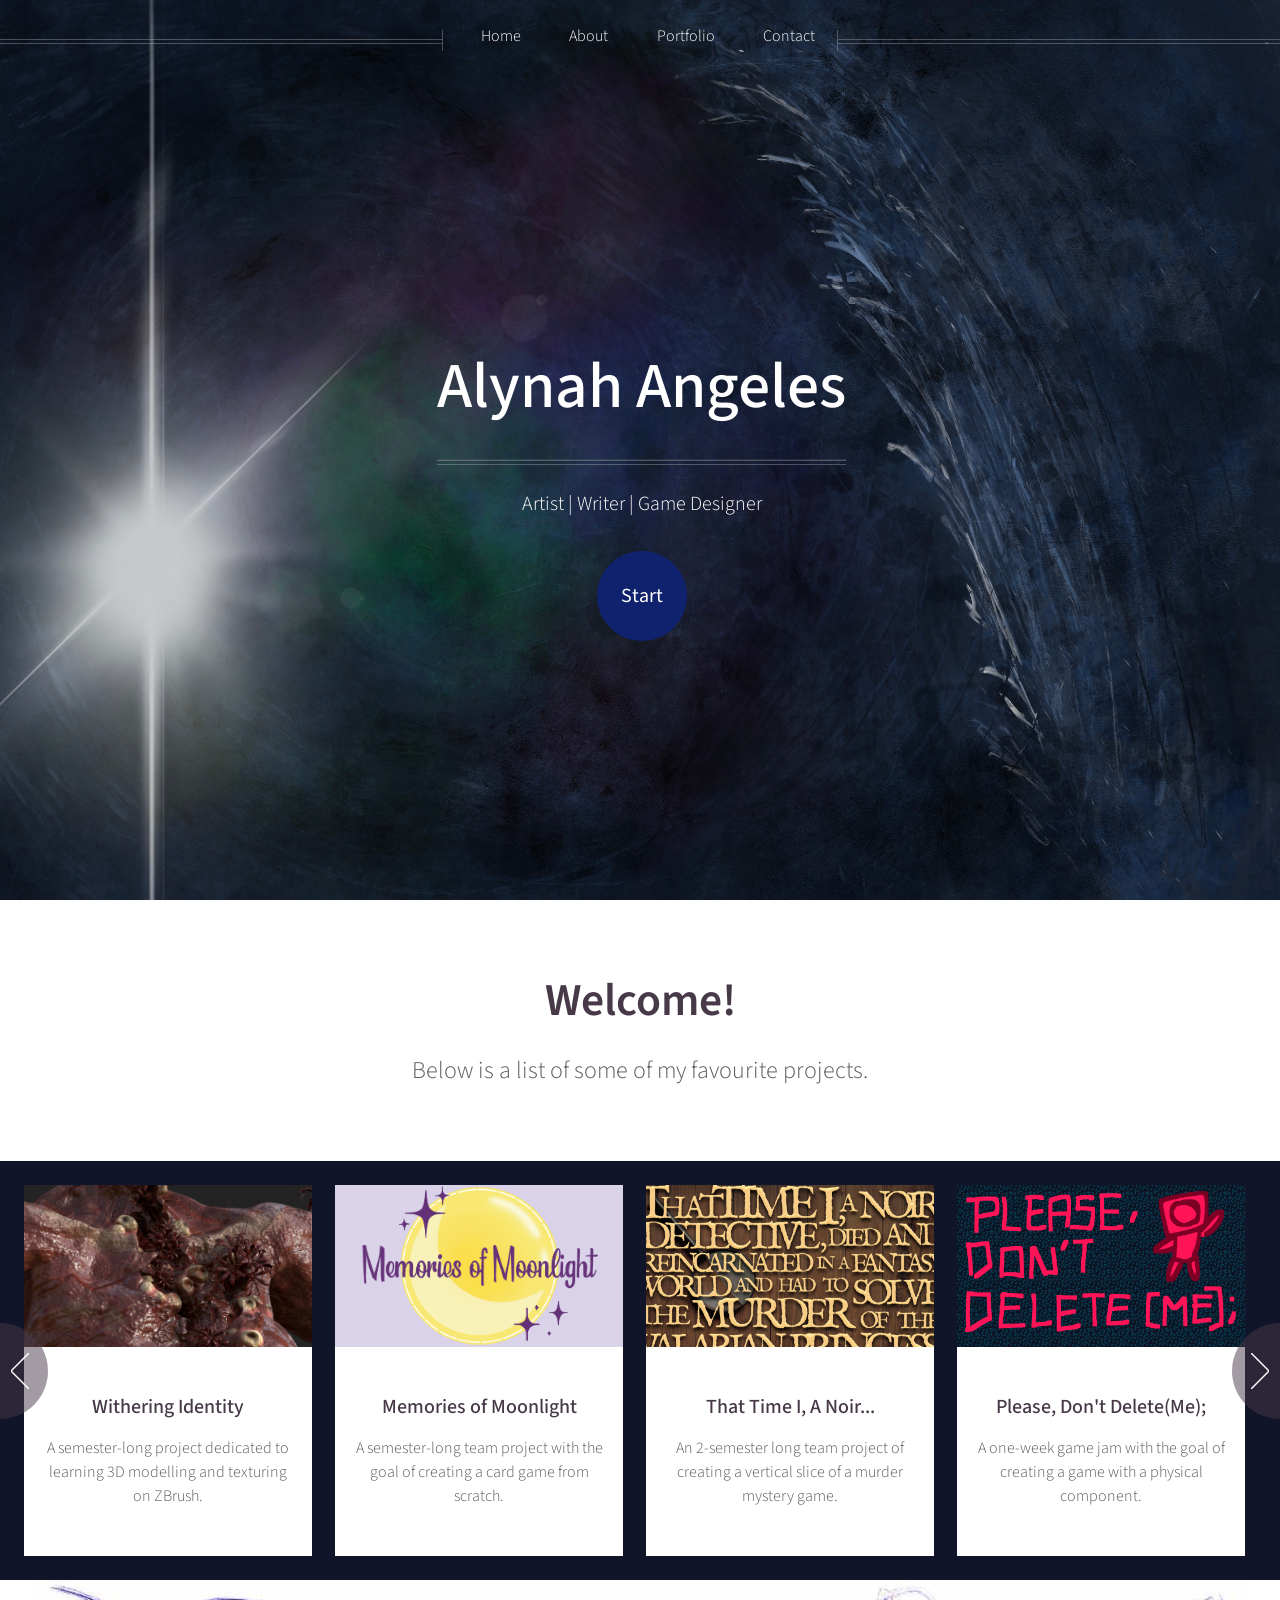
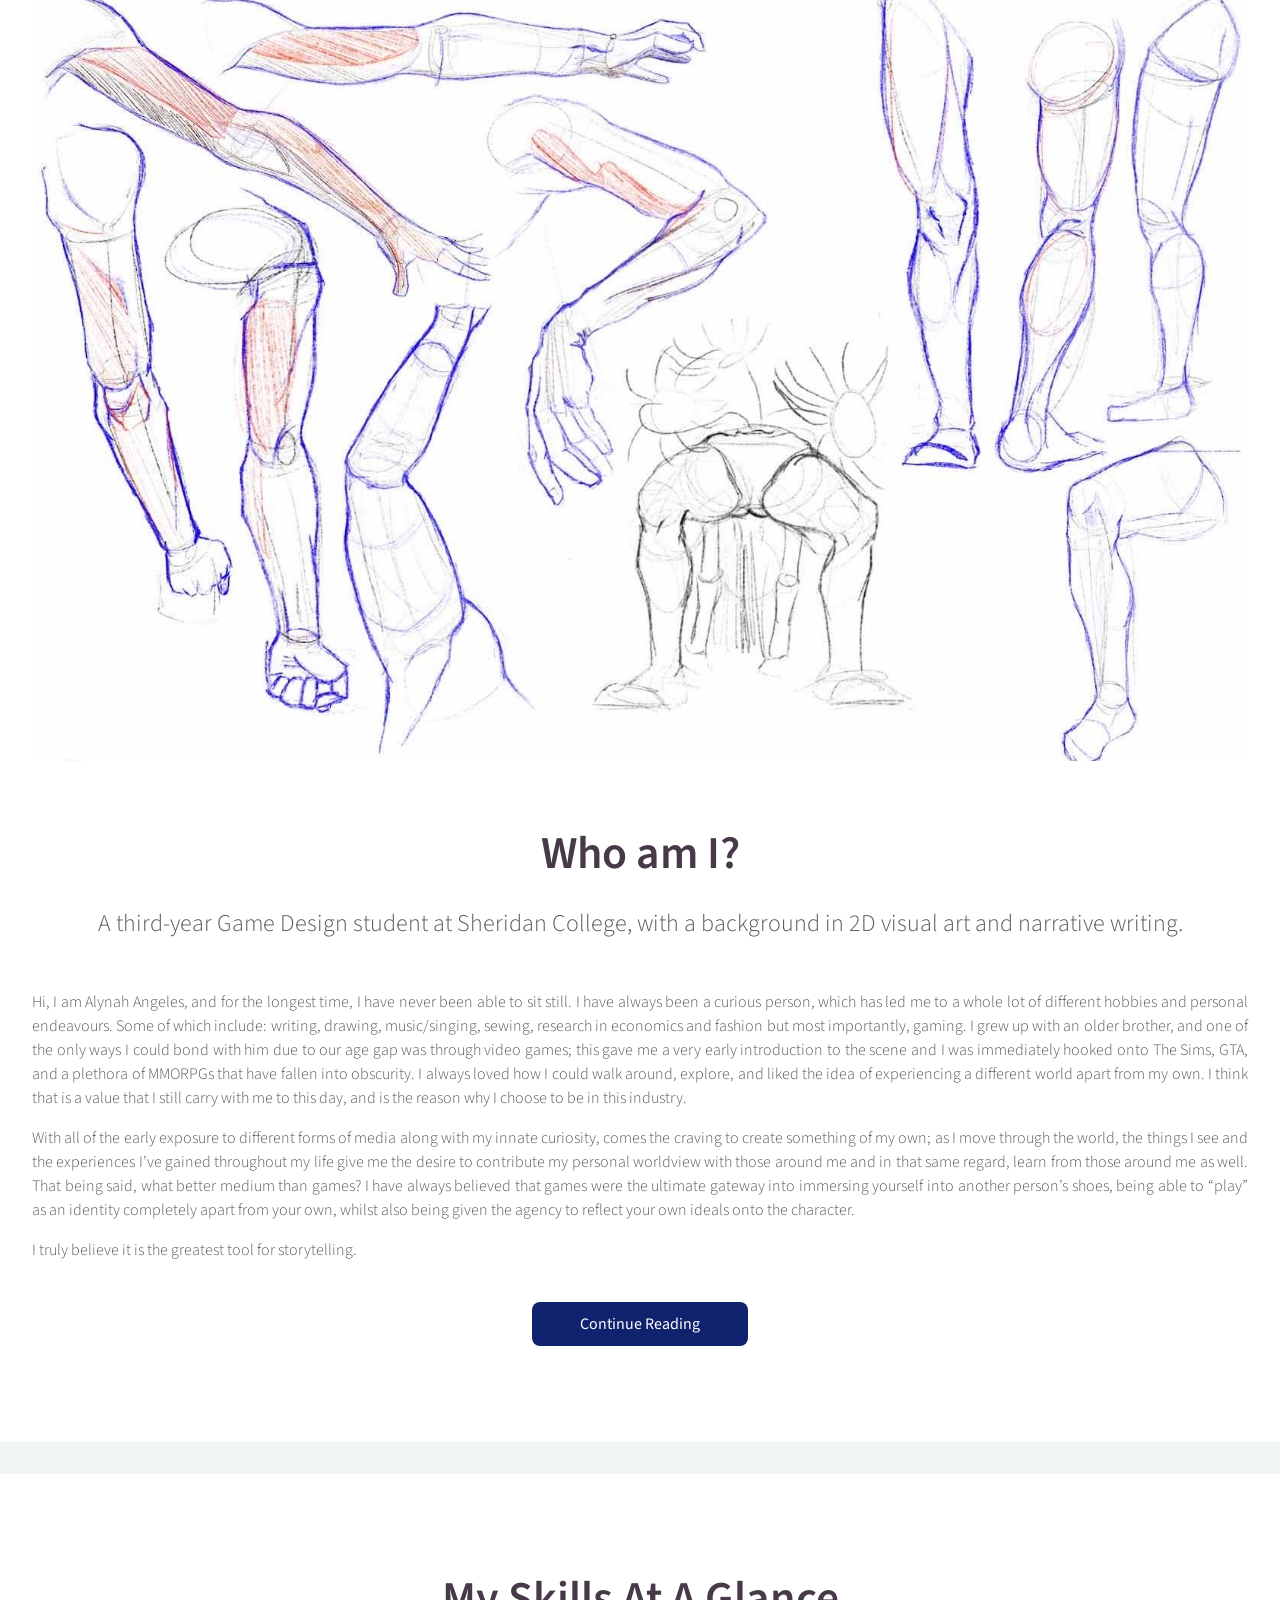
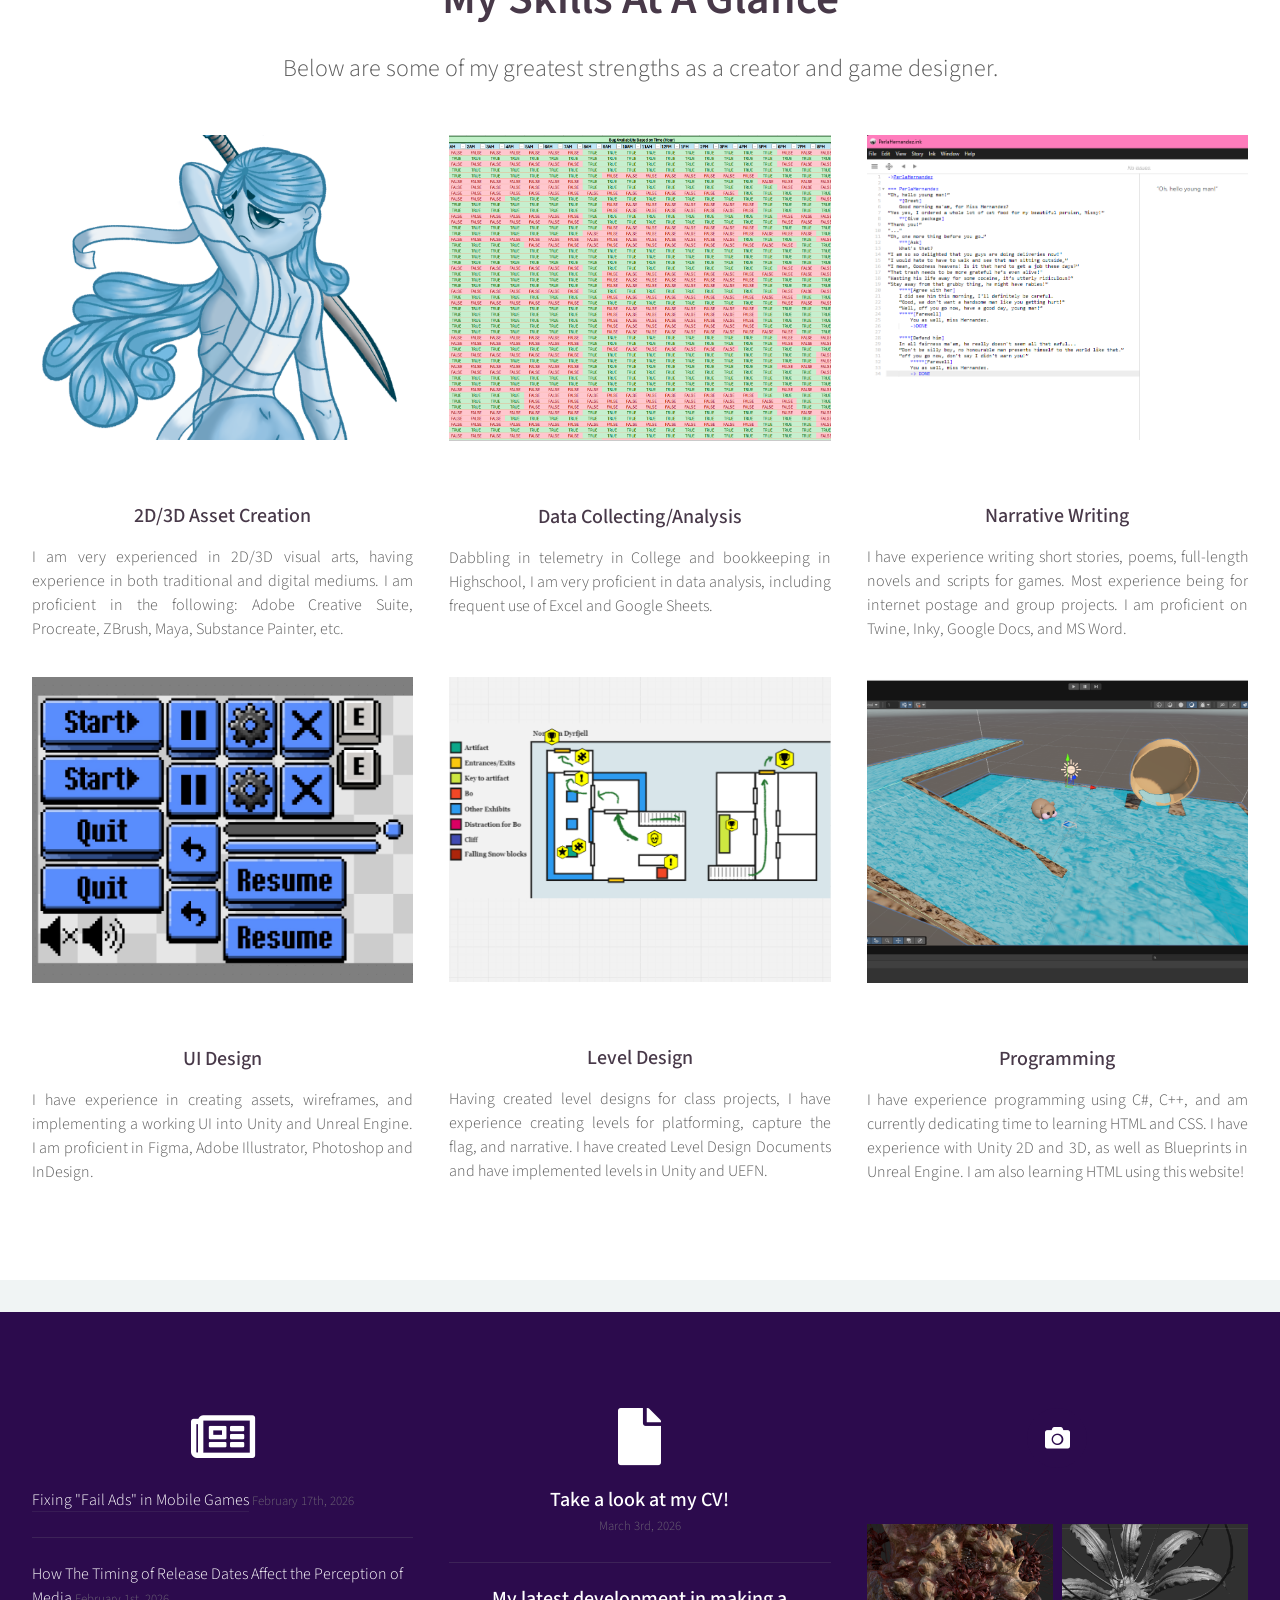
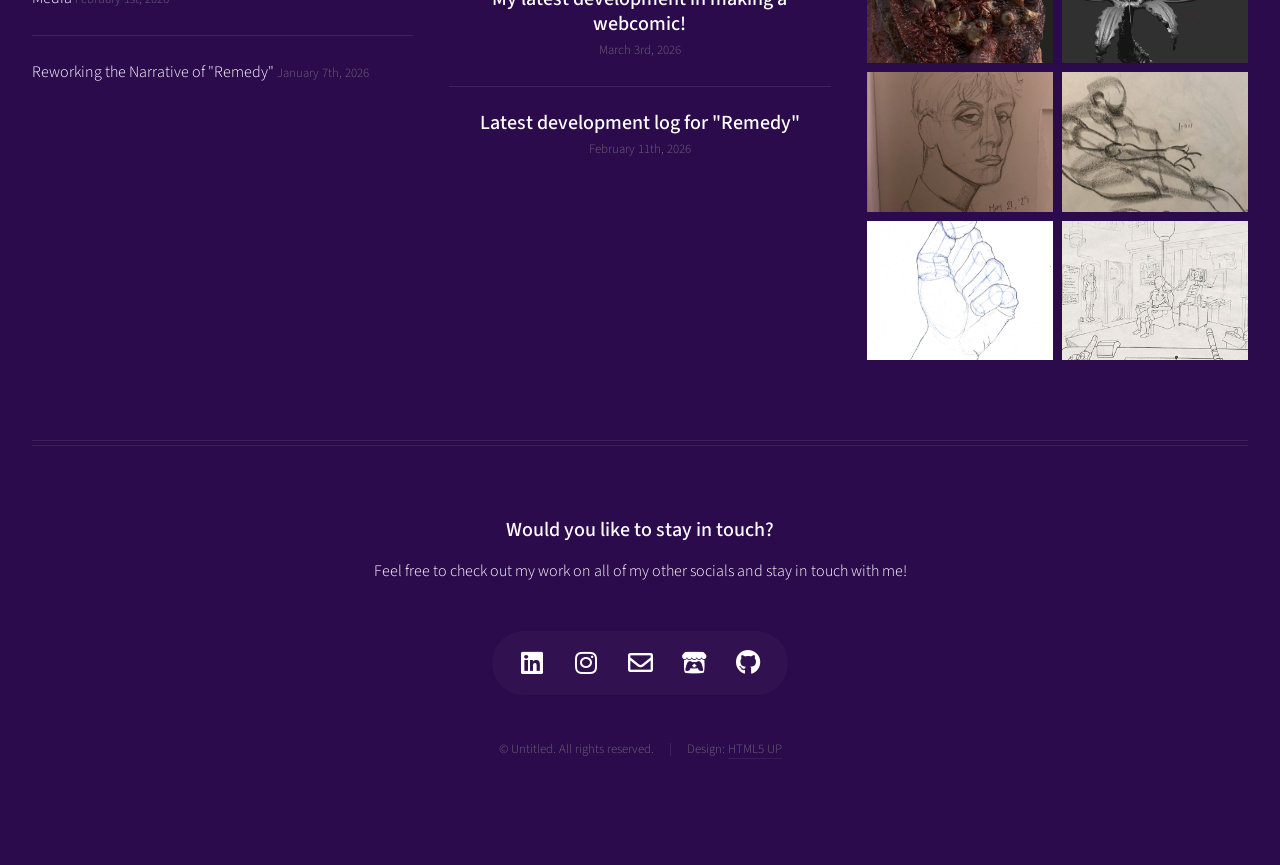
==== commit 2c39ed67: "d" ====
--- a/index.html
+++ b/index.html
@@ -272,7 +272,7 @@
 							<!-- Posts -->
 								<section class="col-4 col-12-mobile">
 									<header>
-										<h2 class="icon solid fa-file circled"><span class="label">Posts</span></h2>
+										<h2 class="icon solid fa-file"><span class="label">Posts</span></h2>
 									</header>
 									<ul class="divided">
 										<li>
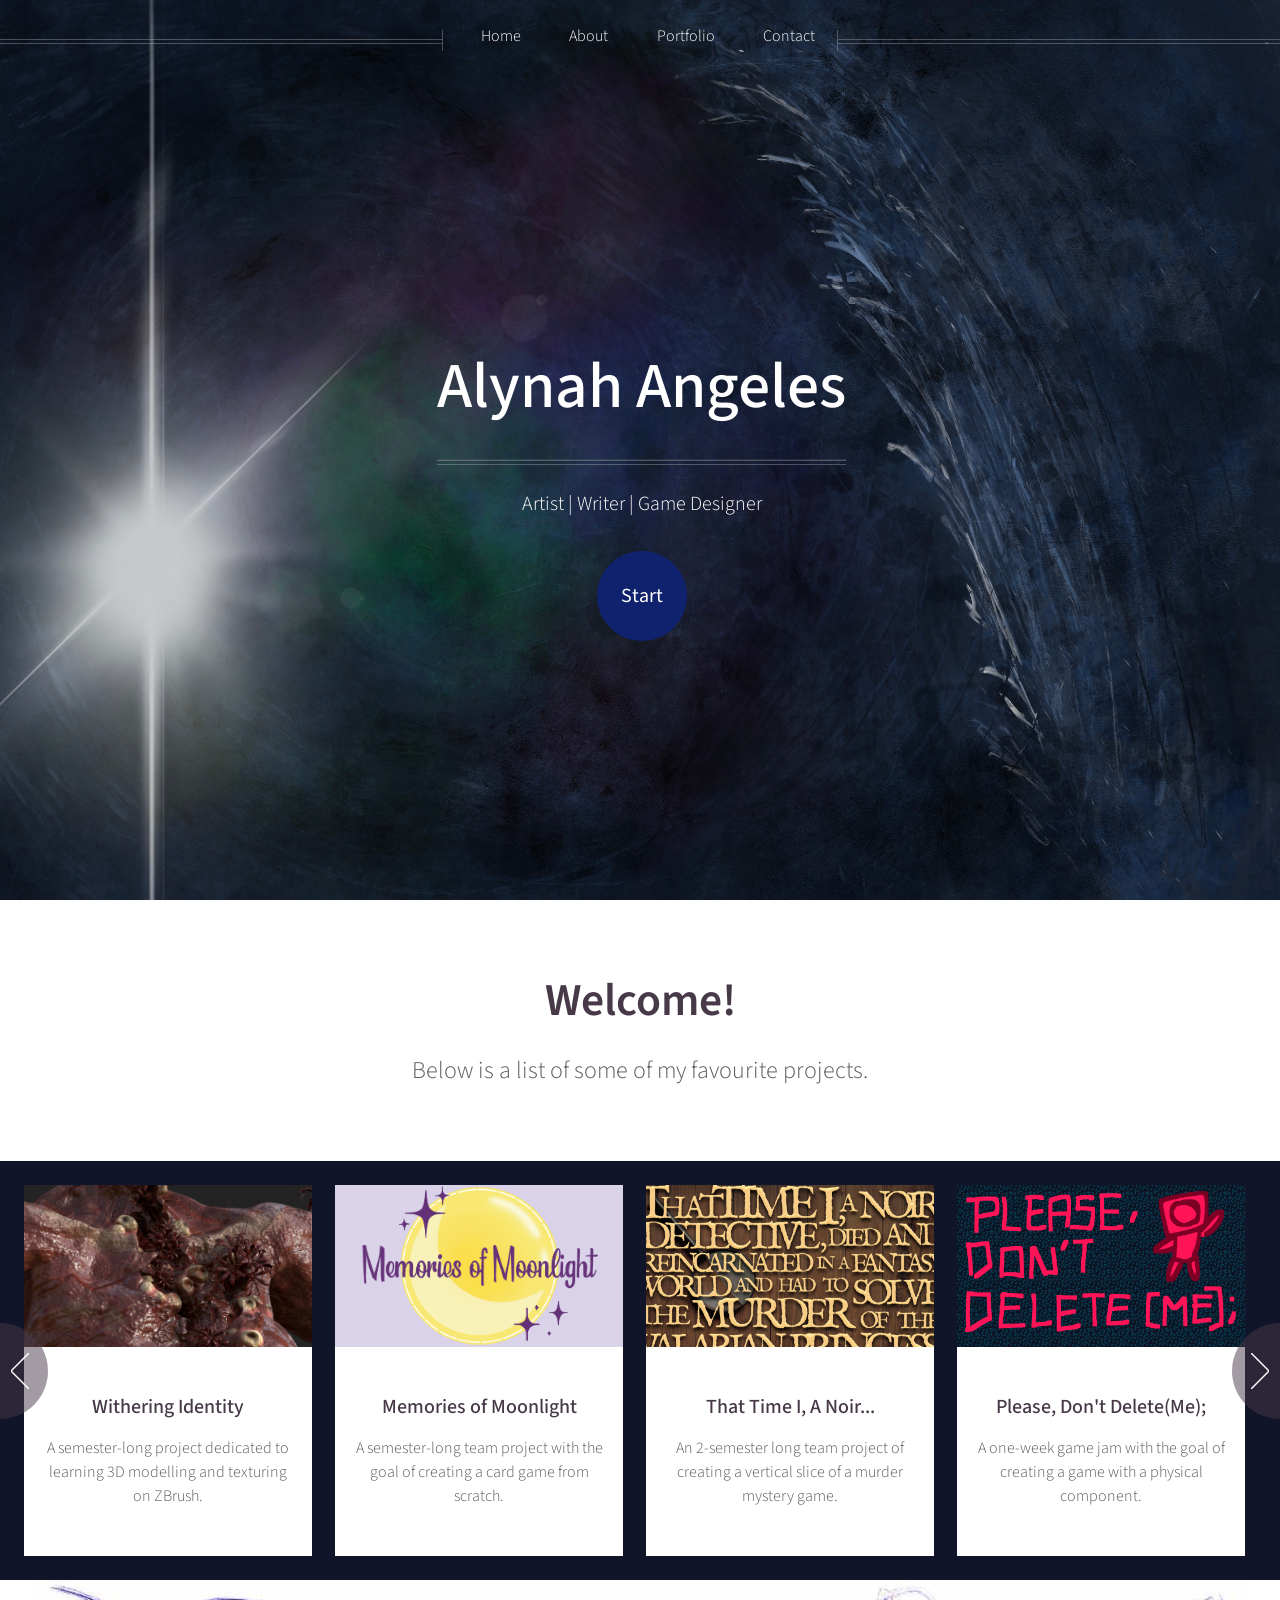
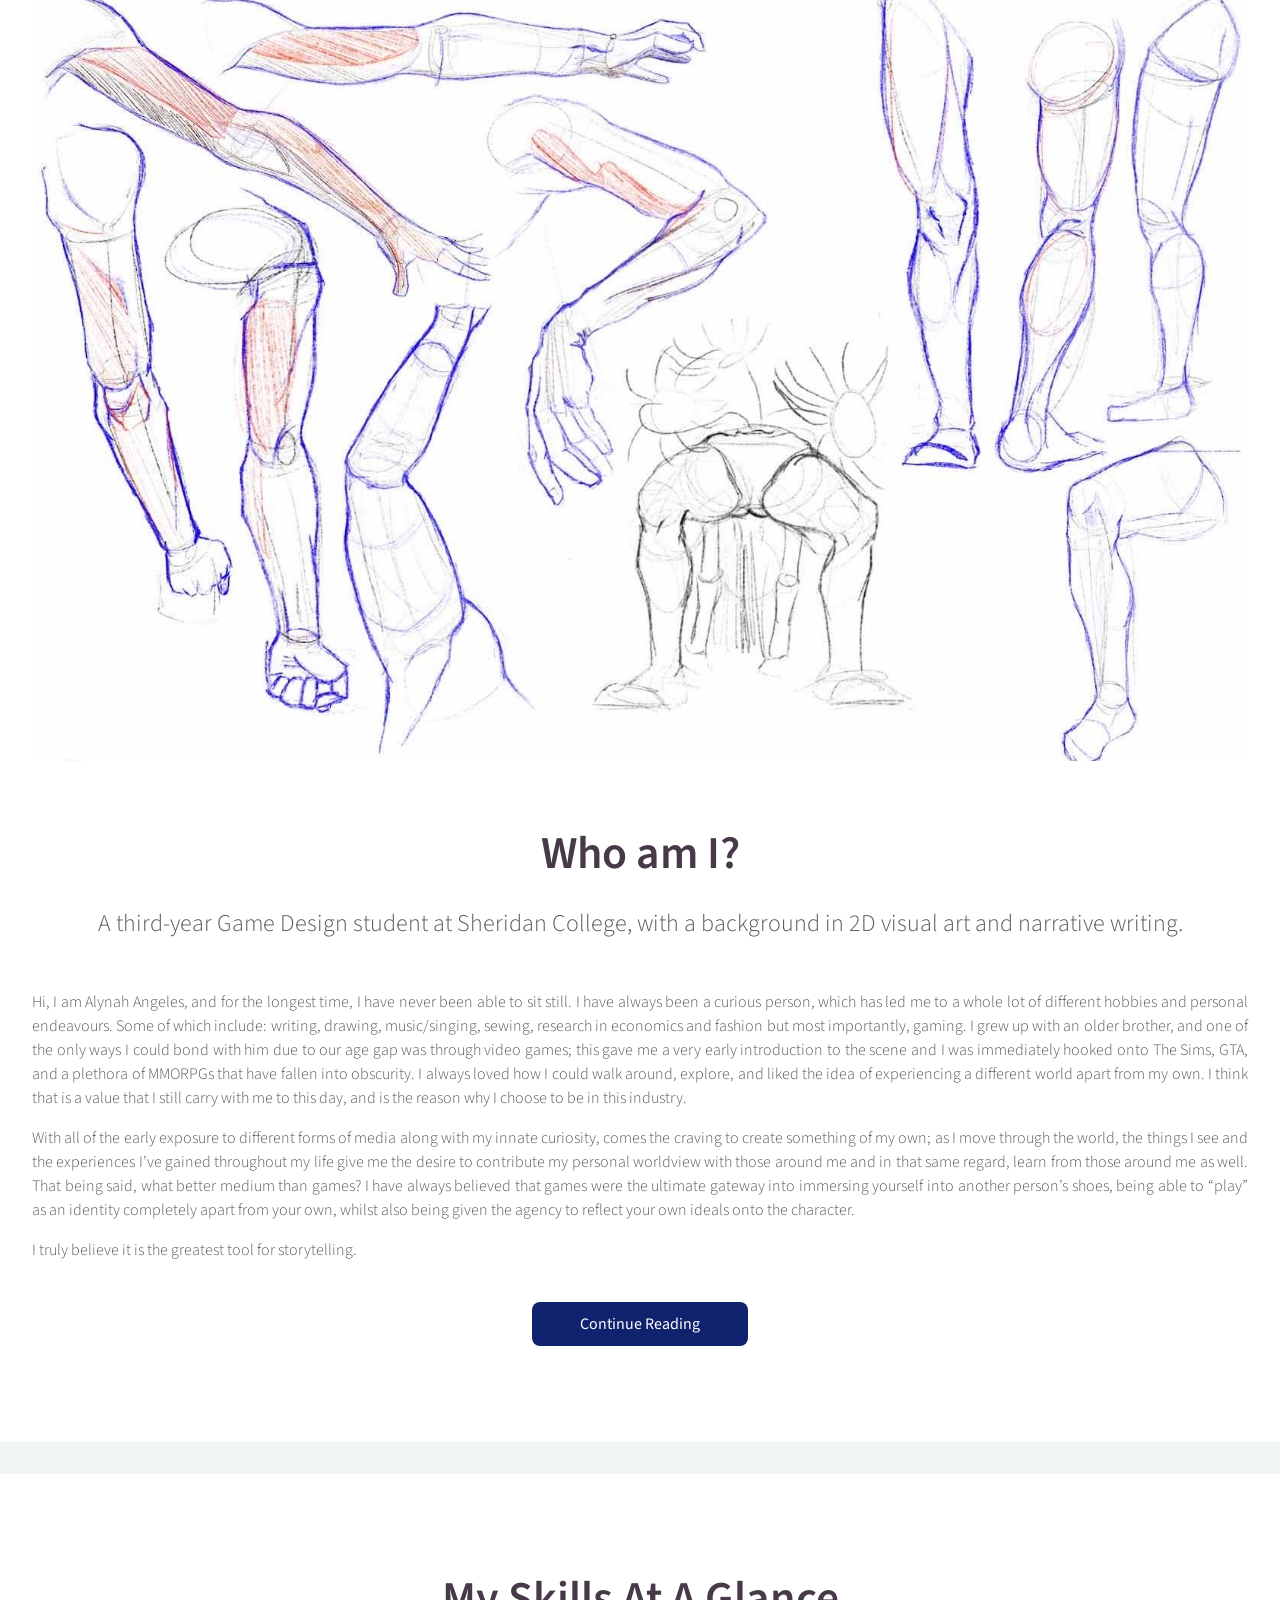
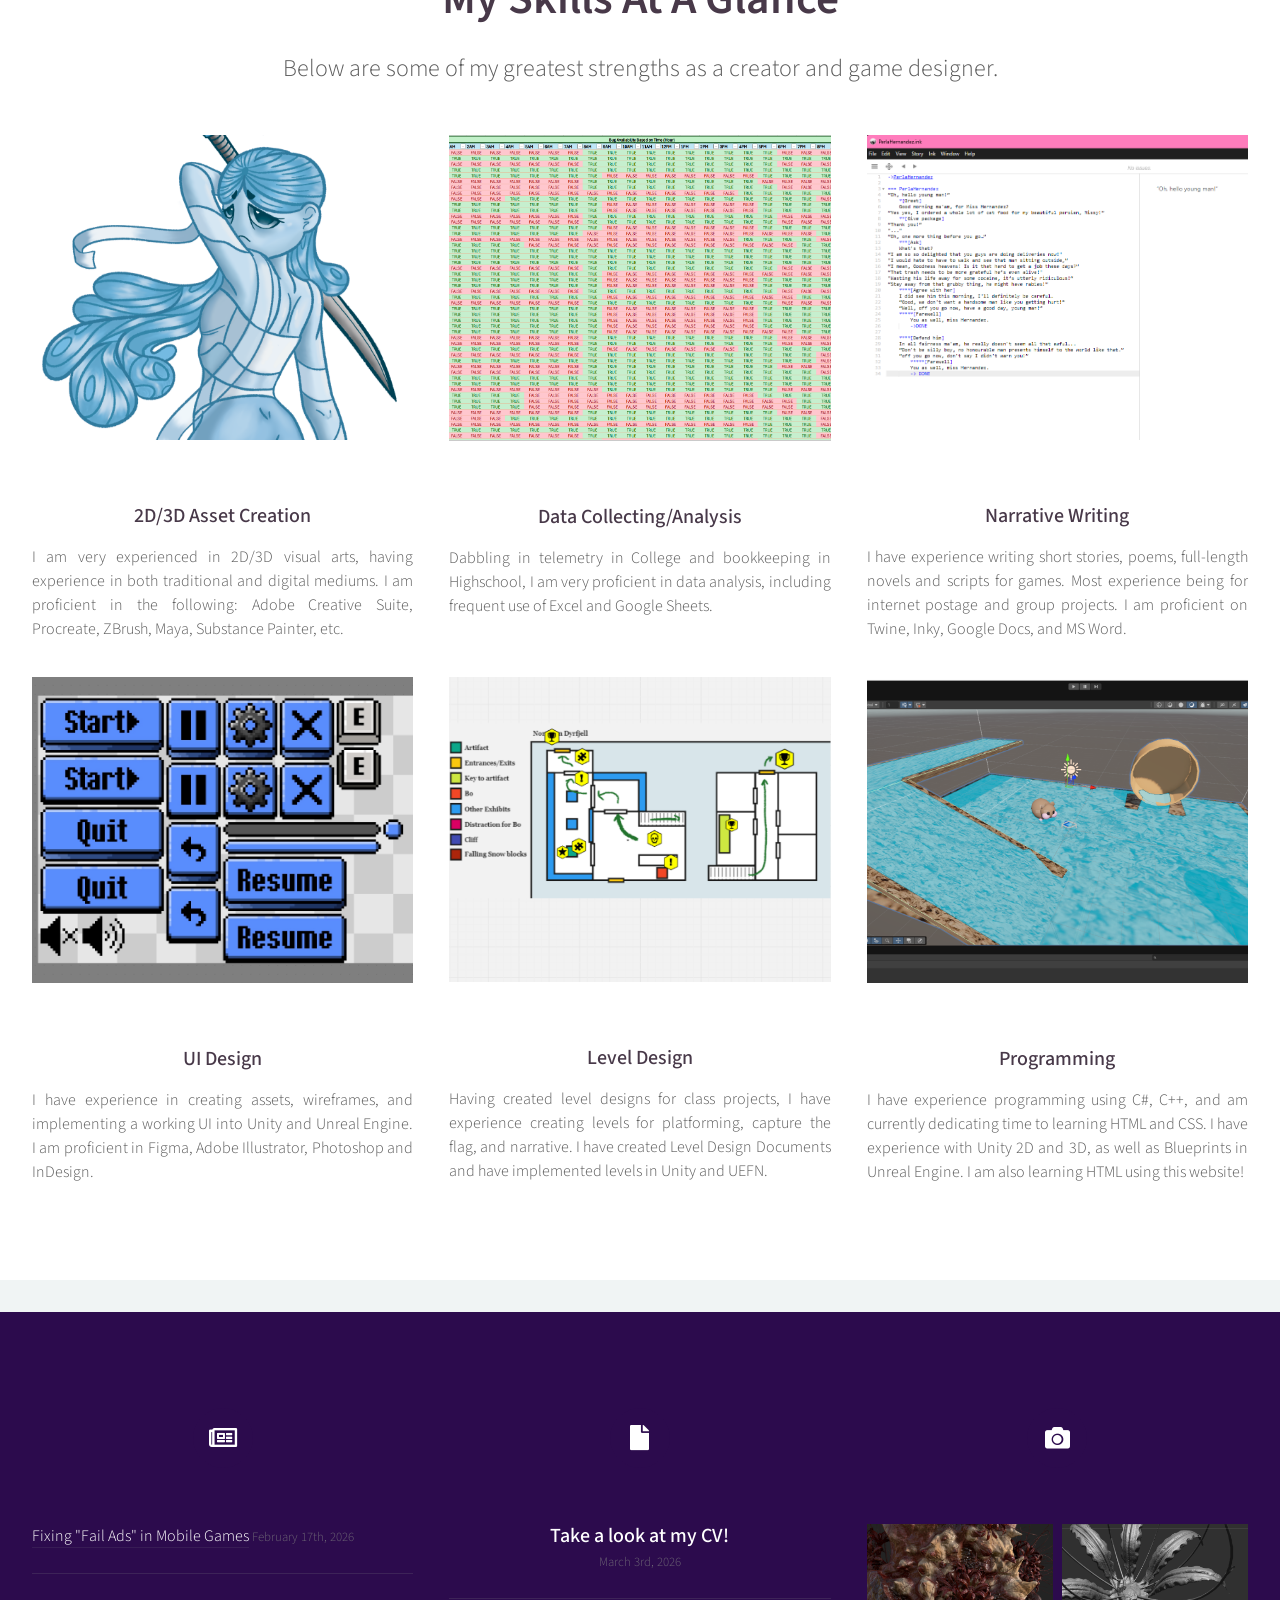
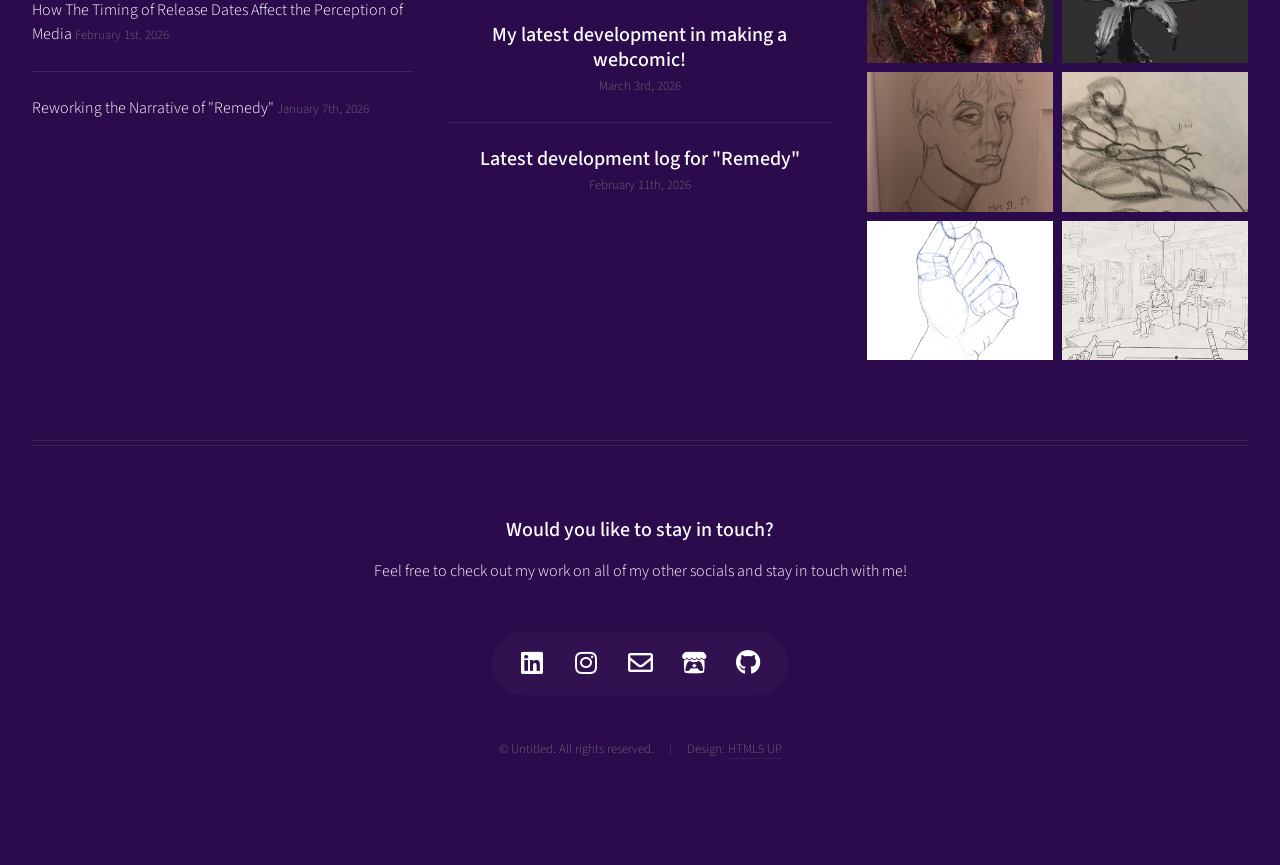
==== commit 596926c7: "i got it now" ====
--- a/index.html
+++ b/index.html
@@ -245,7 +245,7 @@
 							<!-- Tweets -->
 								<section class="col-4 col-12-mobile">
 									<header>
-										<h2 class="icon classic fa-regular fa-newspaper"><span class="label">Blogs</span></h2>
+										<h2 class="icon classic fa-regular fa-newspaper circled"><span class="label">Blogs</span></h2>
 									</header>
 									<ul class="divided">
 										<li>
@@ -272,7 +272,7 @@
 							<!-- Posts -->
 								<section class="col-4 col-12-mobile">
 									<header>
-										<h2 class="icon solid fa-file"><span class="label">Posts</span></h2>
+										<h2 class="icon solid fa-file circled"><span class="label">Posts</span></h2>
 									</header>
 									<ul class="divided">
 										<li>
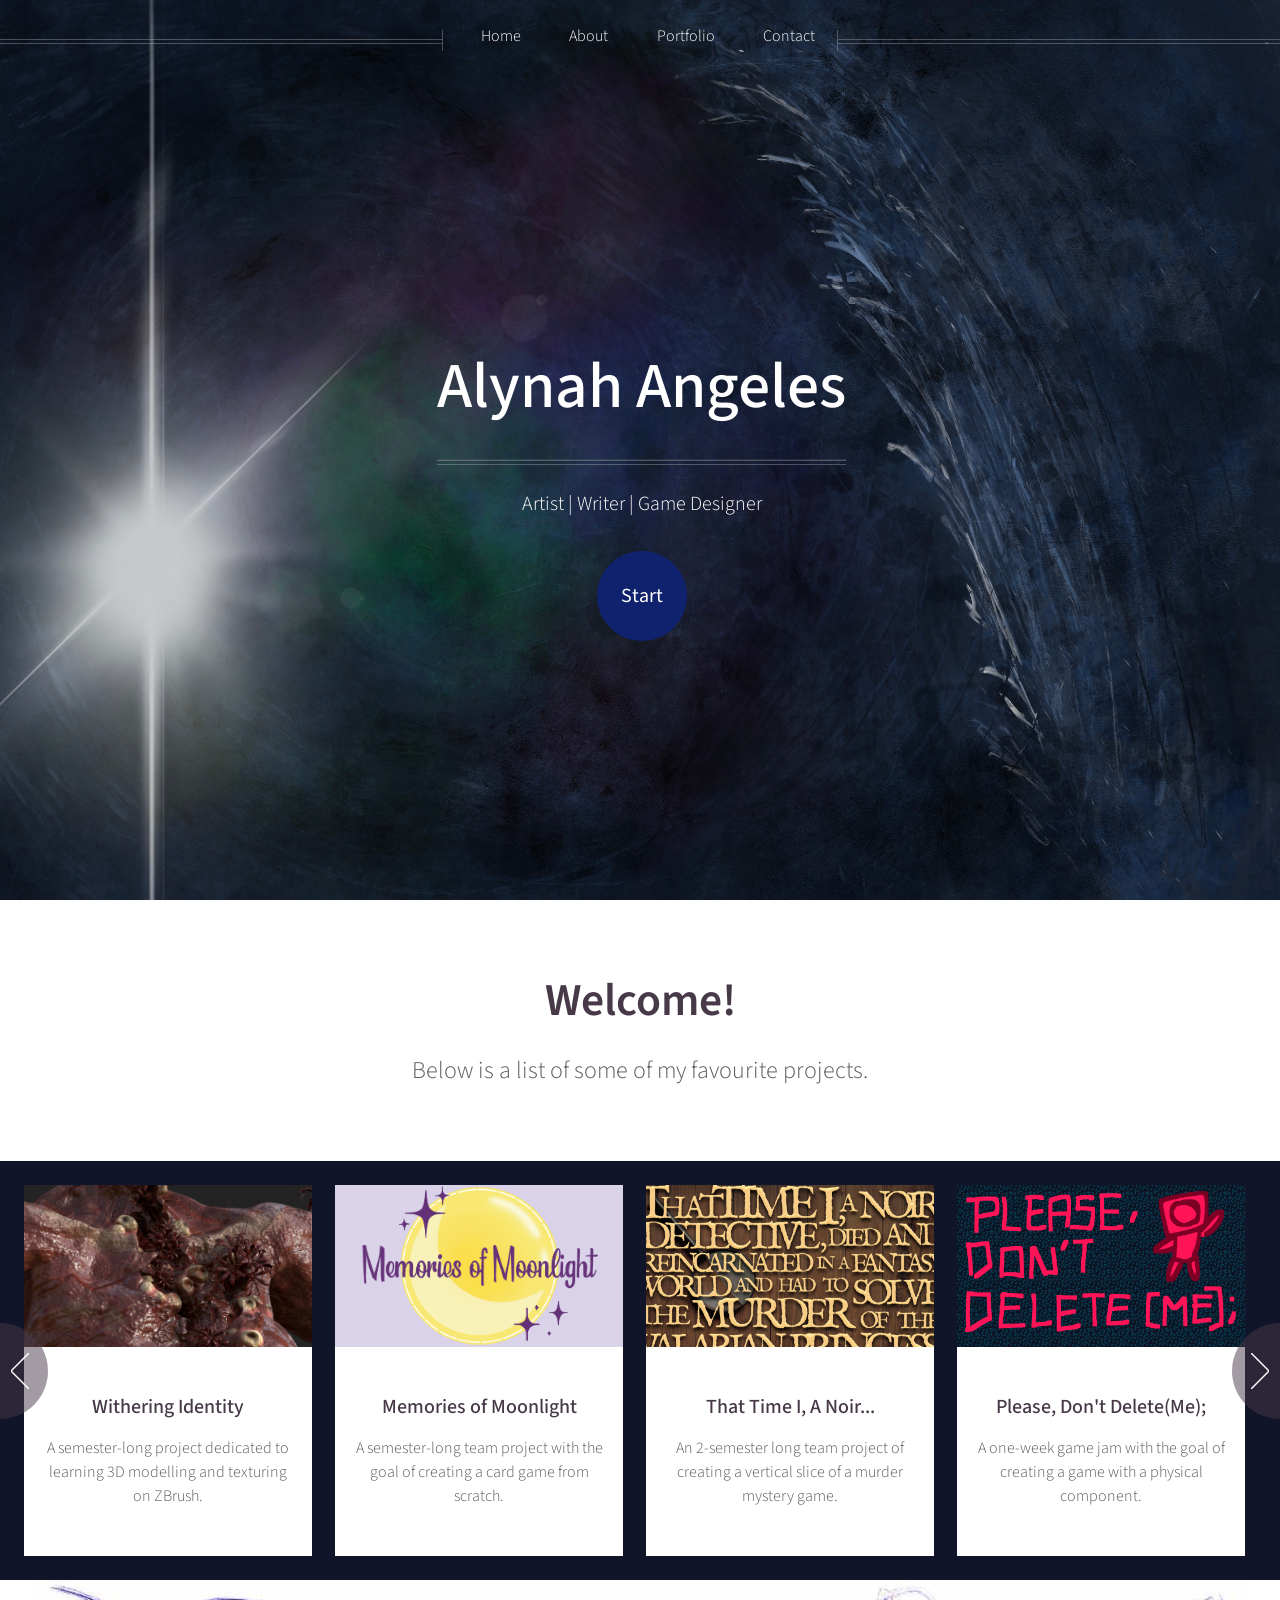
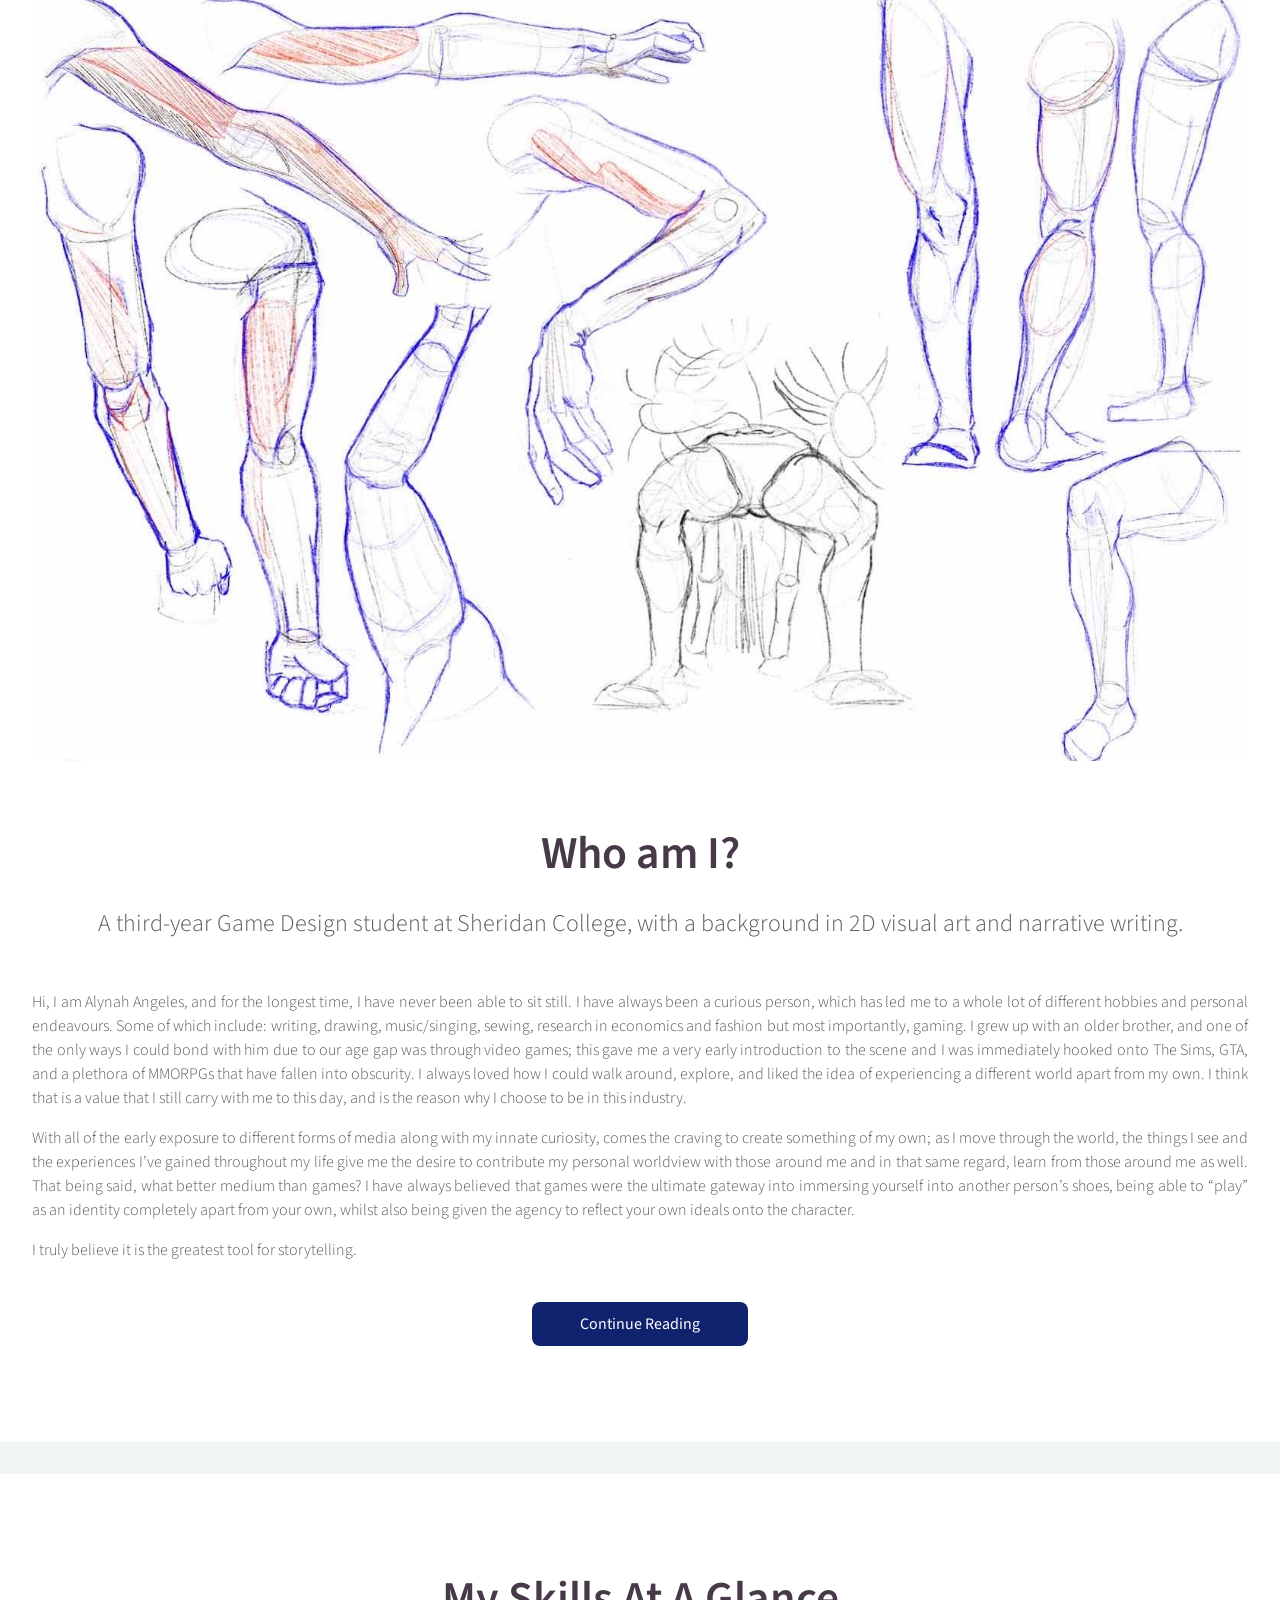
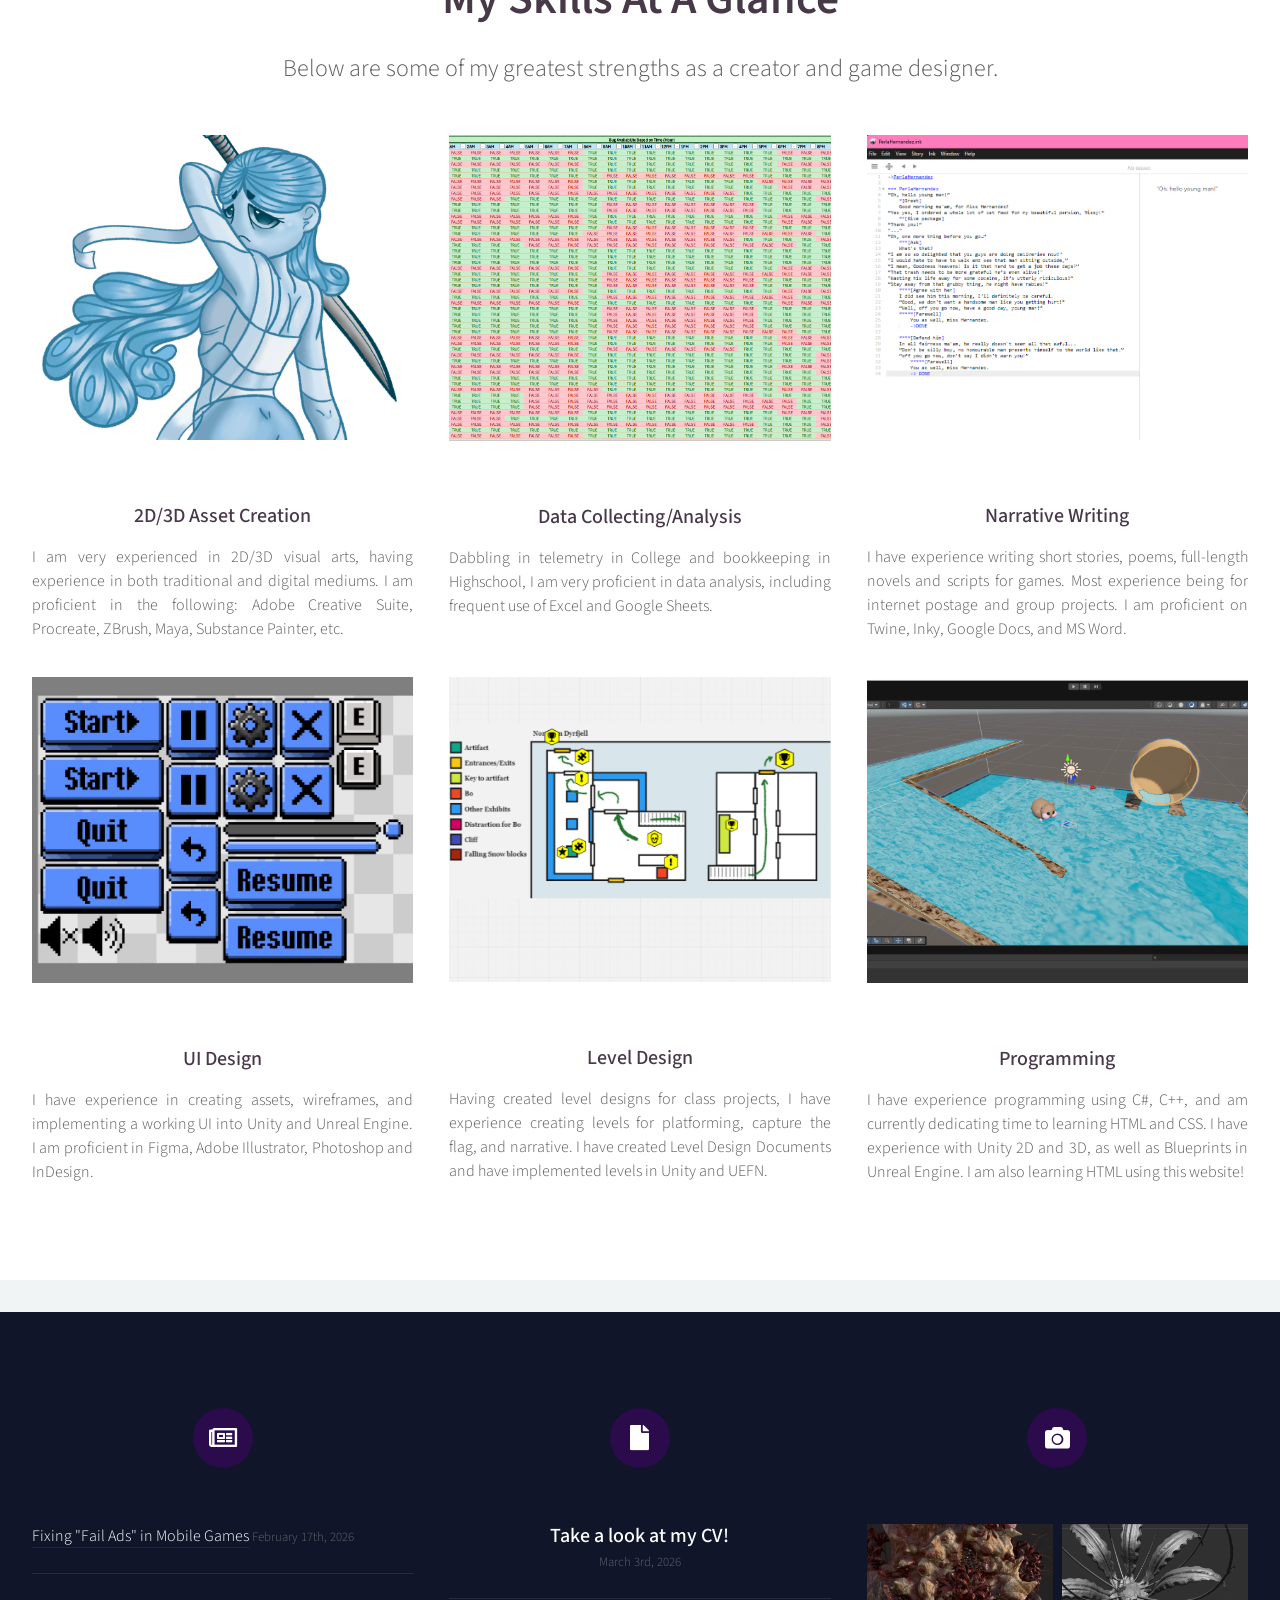
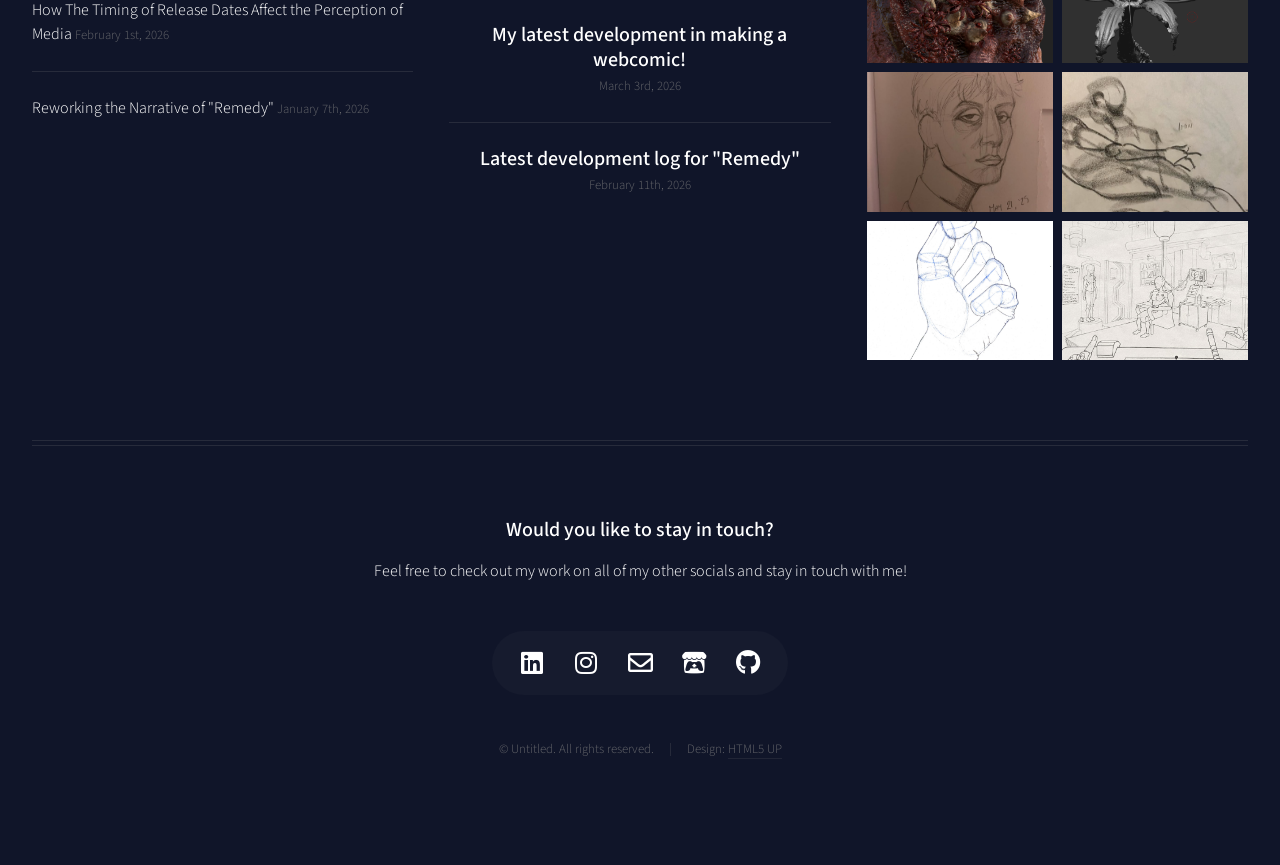
==== commit f9c21529: "changing footer colour" ====
--- a/index.html
+++ b/index.html
@@ -245,7 +245,7 @@
 							<!-- Tweets -->
 								<section class="col-4 col-12-mobile">
 									<header>
-										<h2 class="icon classic fa-regular fa-newspaper circled"><span class="label">Blogs</span></h2>
+										<h2 class="icon classic fa-solid fa-newspaper circled"><span class="label">Blogs</span></h2>
 									</header>
 									<ul class="divided">
 										<li>
--- a/assets/css/main.css
+++ b/assets/css/main.css
@@ -2472,7 +2472,7 @@
 		position: relative;
 		overflow: hidden;
 		padding: 6em 0 6em 0;
-		background: #2C0B4D;
+		background-color: #101529;
 		color: #fff;
 	}
 
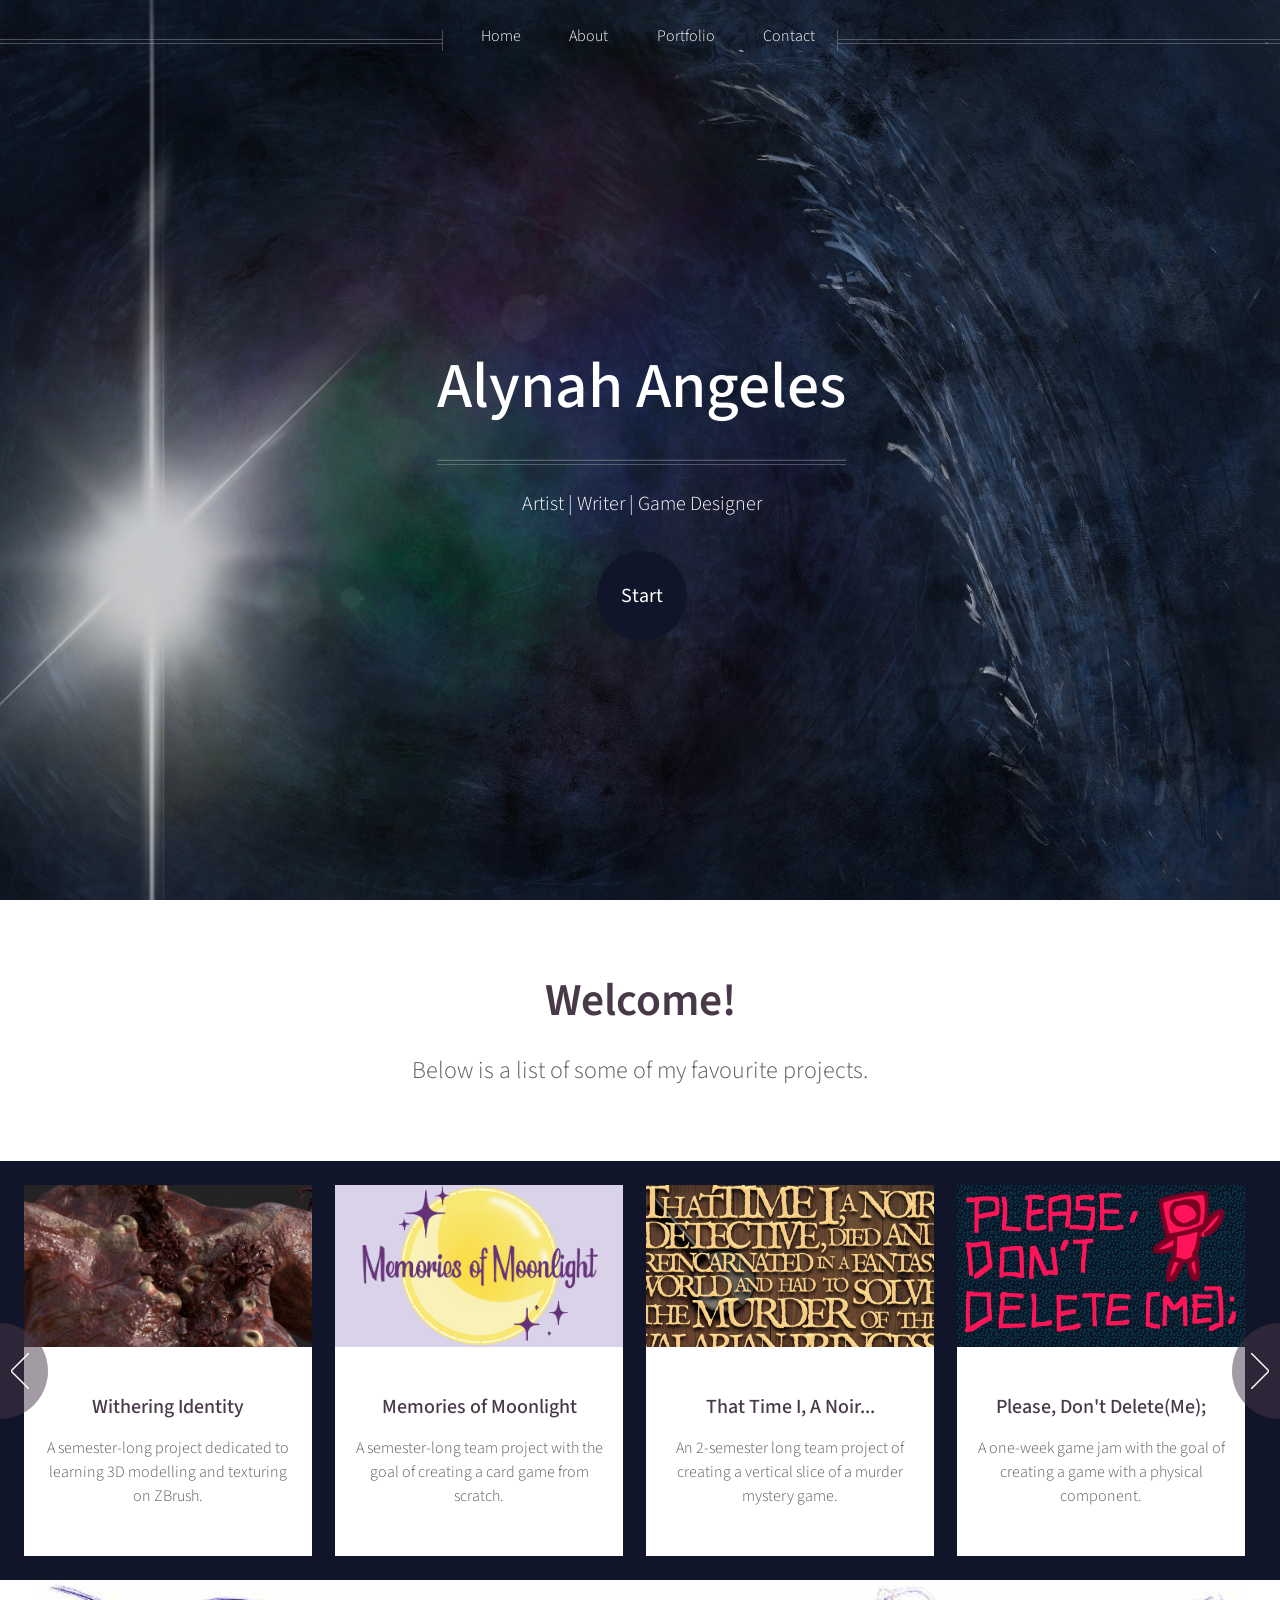
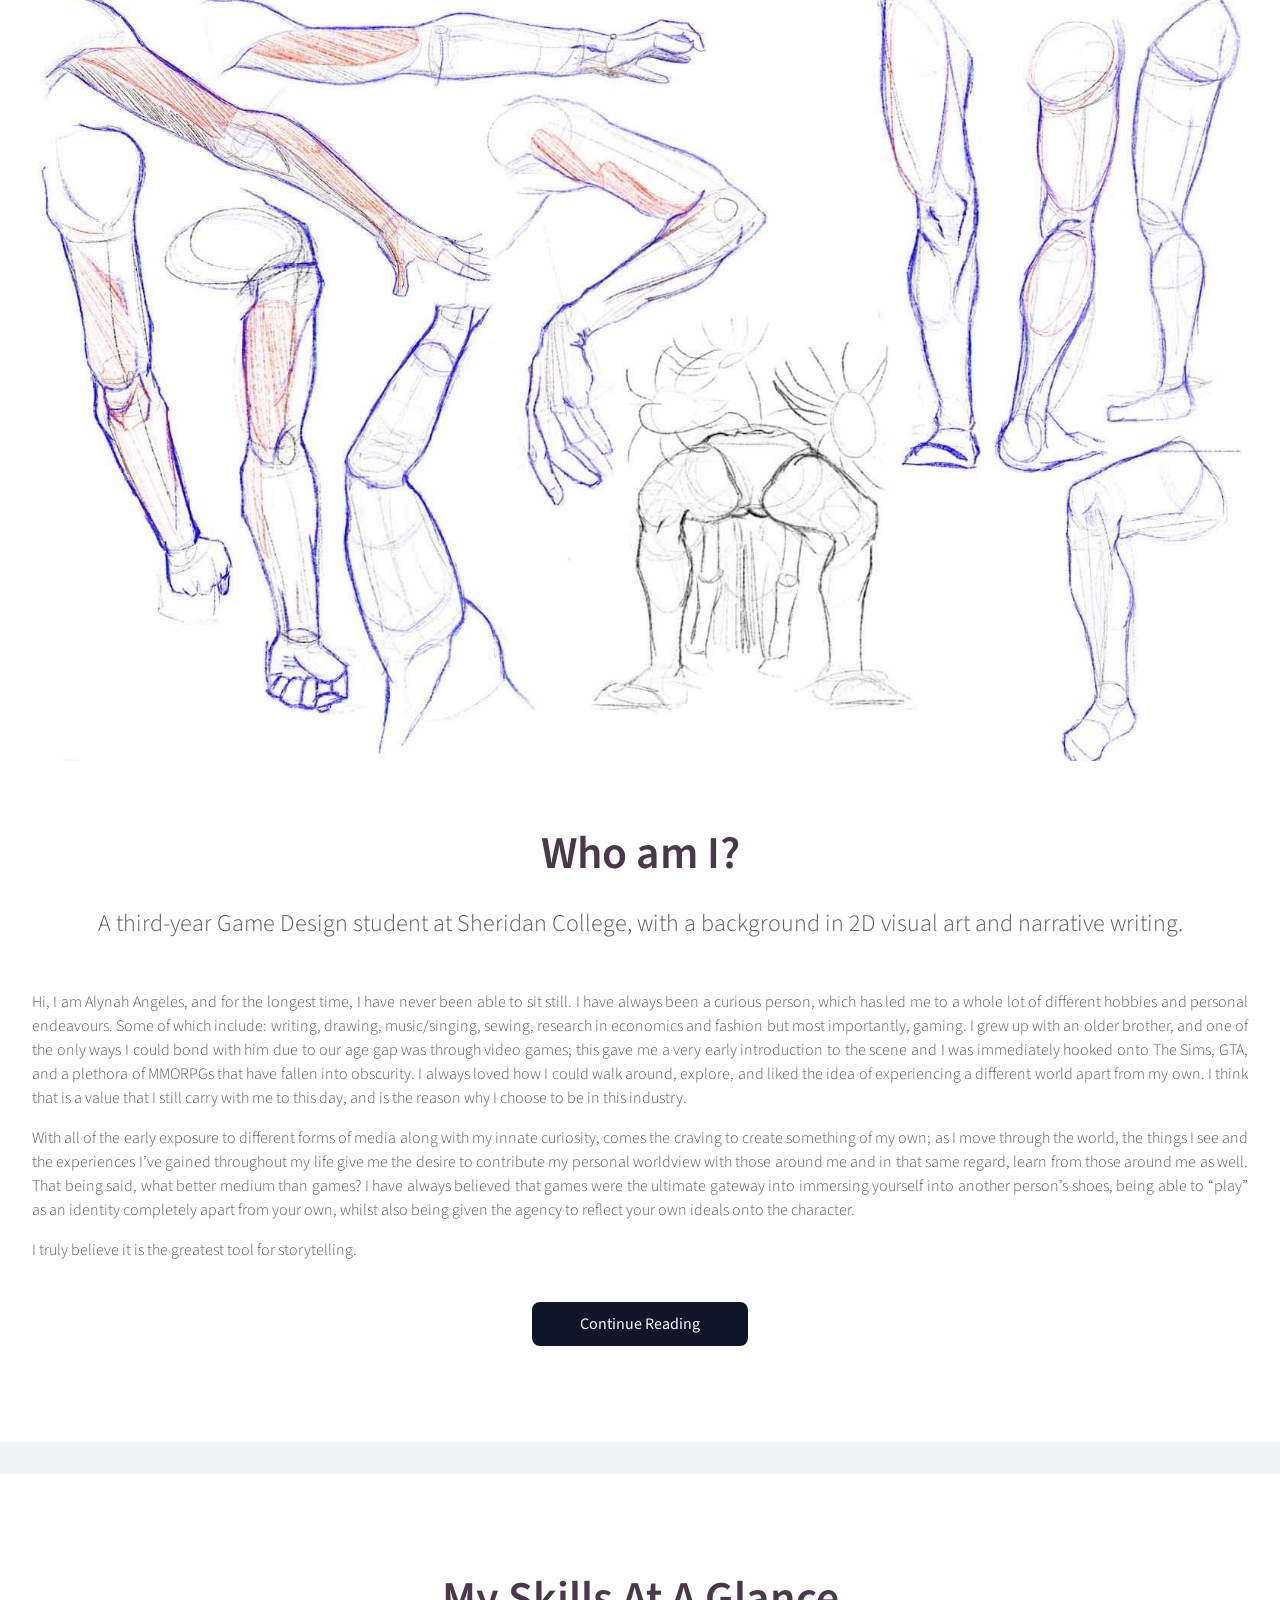
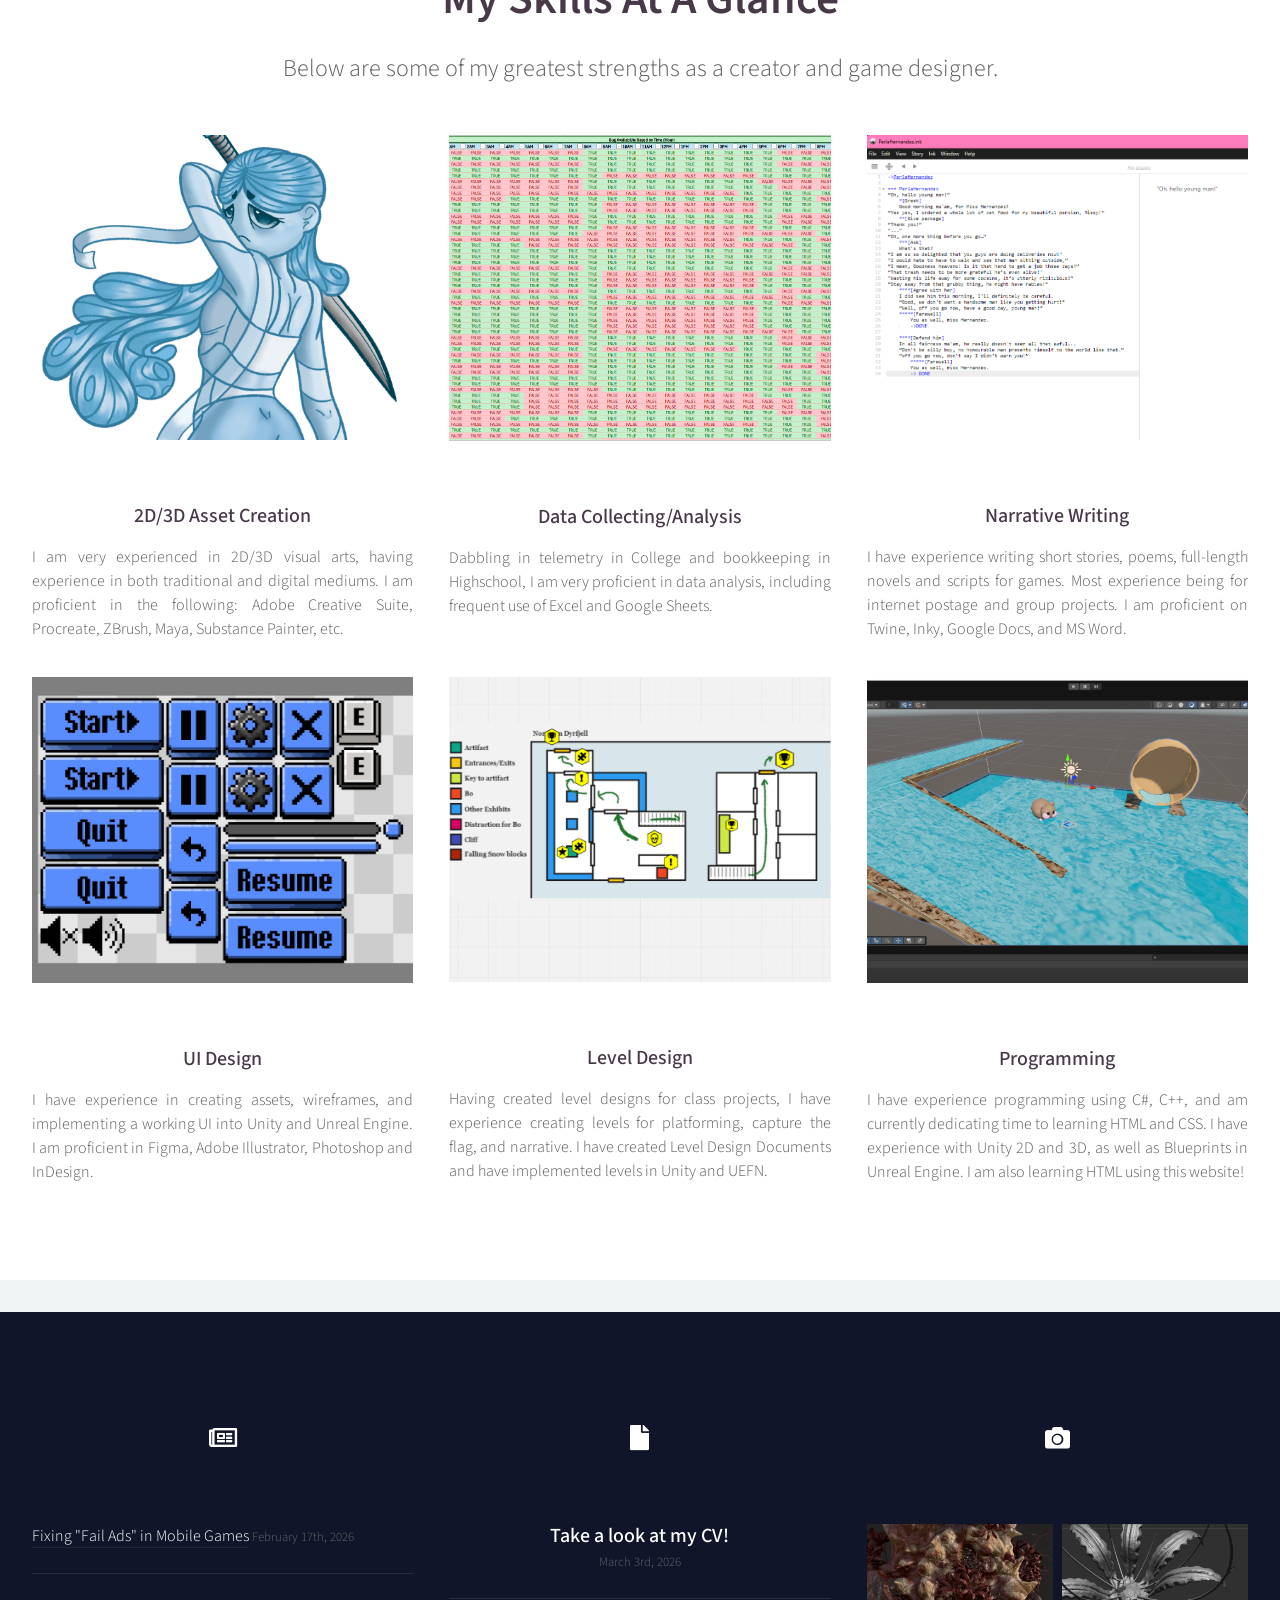
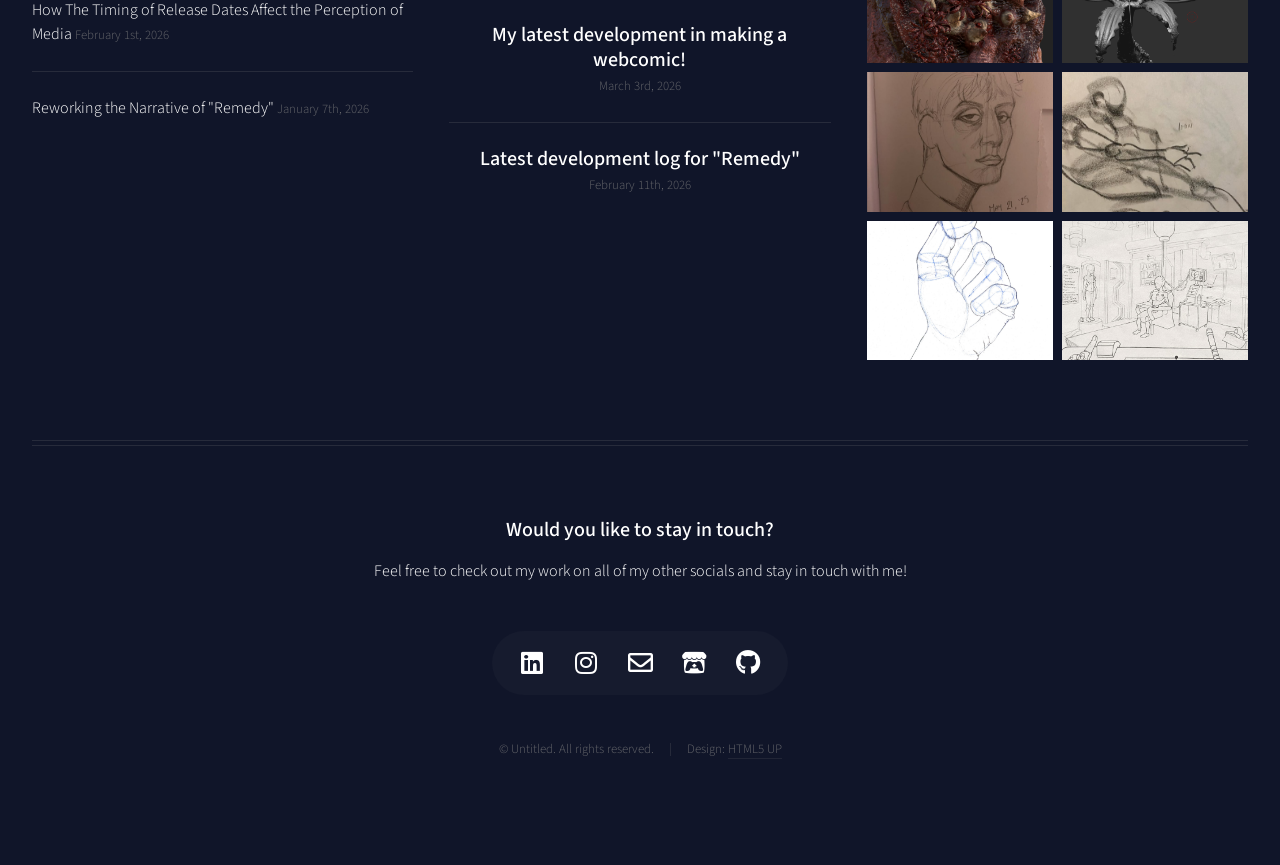
==== commit dfd4adb0: "x" ====
--- a/index.html
+++ b/index.html
@@ -251,19 +251,19 @@
 										<li>
 											<article class="tweet">
 												<a href="#">Fixing "Fail Ads" in Mobile Games</a>
-												<span class="timestamp">February 17th, 2026</span>
+												<span class="timestamp"> February 17th, 2026</span>
 											</article>
 										</li>
 										<li>
 											<article class="tweet">
 												How The Timing of Release Dates Affect the Perception of Media
-												<span class="timestamp">February 1st, 2026</span>
+												<span class="timestamp"> February 1st, 2026</span>
 											</article>
 										</li>
 										<li>
 											<article class="tweet">
 												Reworking the Narrative of "Remedy"
-												<span class="timestamp">January 7th, 2026</span>
+												<span class="timestamp"> January 7th, 2026</span>
 											</article>
 										</li>
 									</ul>
--- a/assets/css/main.css
+++ b/assets/css/main.css
@@ -2067,7 +2067,7 @@
 	.button {
 		position: relative;
 		display: inline-block;
-		background-color: #10226E;
+		background-color: #101529;
 		color: #fff;
 		text-align: center;
 		border-radius: 0.5em;
@@ -2089,7 +2089,7 @@
 		button:hover,
 		.button:hover {
 			color: #BFBFBF;
-			background-color: #0B174D;
+			background-color: #101529;
 		}
 
 		input[type="button"].alt,
@@ -2477,7 +2477,7 @@
 	}
 
 		#footer .icon.circled {
-			background: #2C0B4D;
+			background-color: #101529;
 			color: #fff;
 		}
 
@@ -2562,7 +2562,7 @@
 			}
 
 			.carousel .forward:hover:before, .carousel .backward:hover:before {
-				background-color: rgba(239, 131, 118, 0.75);
+				background-color: rgba(22, 9, 94, 0.75);
 			}
 
 		.carousel .forward {
@@ -2610,13 +2610,15 @@
 			white-space: normal;
 			opacity: 1.0;
 			-moz-transition: opacity 0.75s ease-in-out;
+			will-change: opacity, transform;
 			-webkit-transition: opacity 0.75s ease-in-out;
 			-ms-transition: opacity 0.75s ease-in-out;
-			transition: opacity 0.75s ease-in-out;
+			transition: opacity 0.75s ease-in-out, transform 0.3s ease-in-out;
 		}
 
 			.carousel article:hover {
 				opacity: 0.6;
+				transform: scale(1.05);
 			}
 
 			.carousel article.loading {
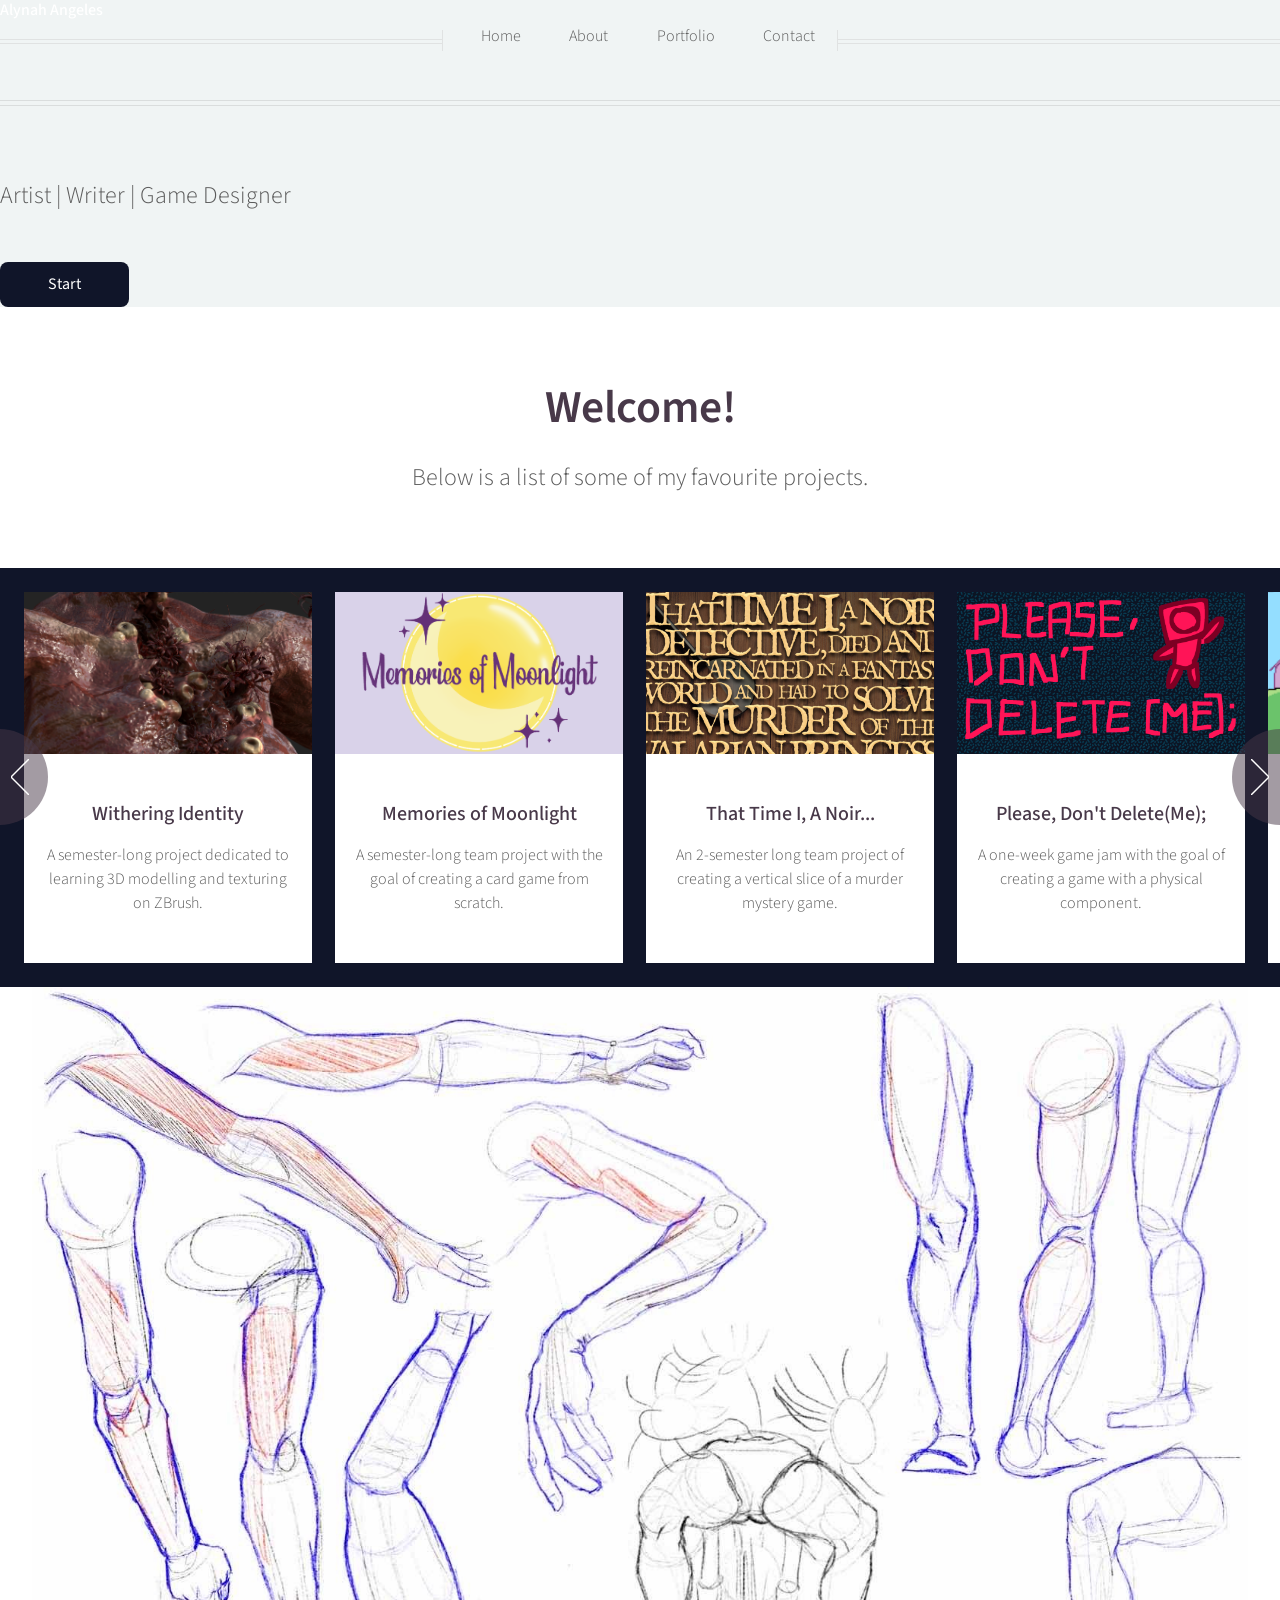
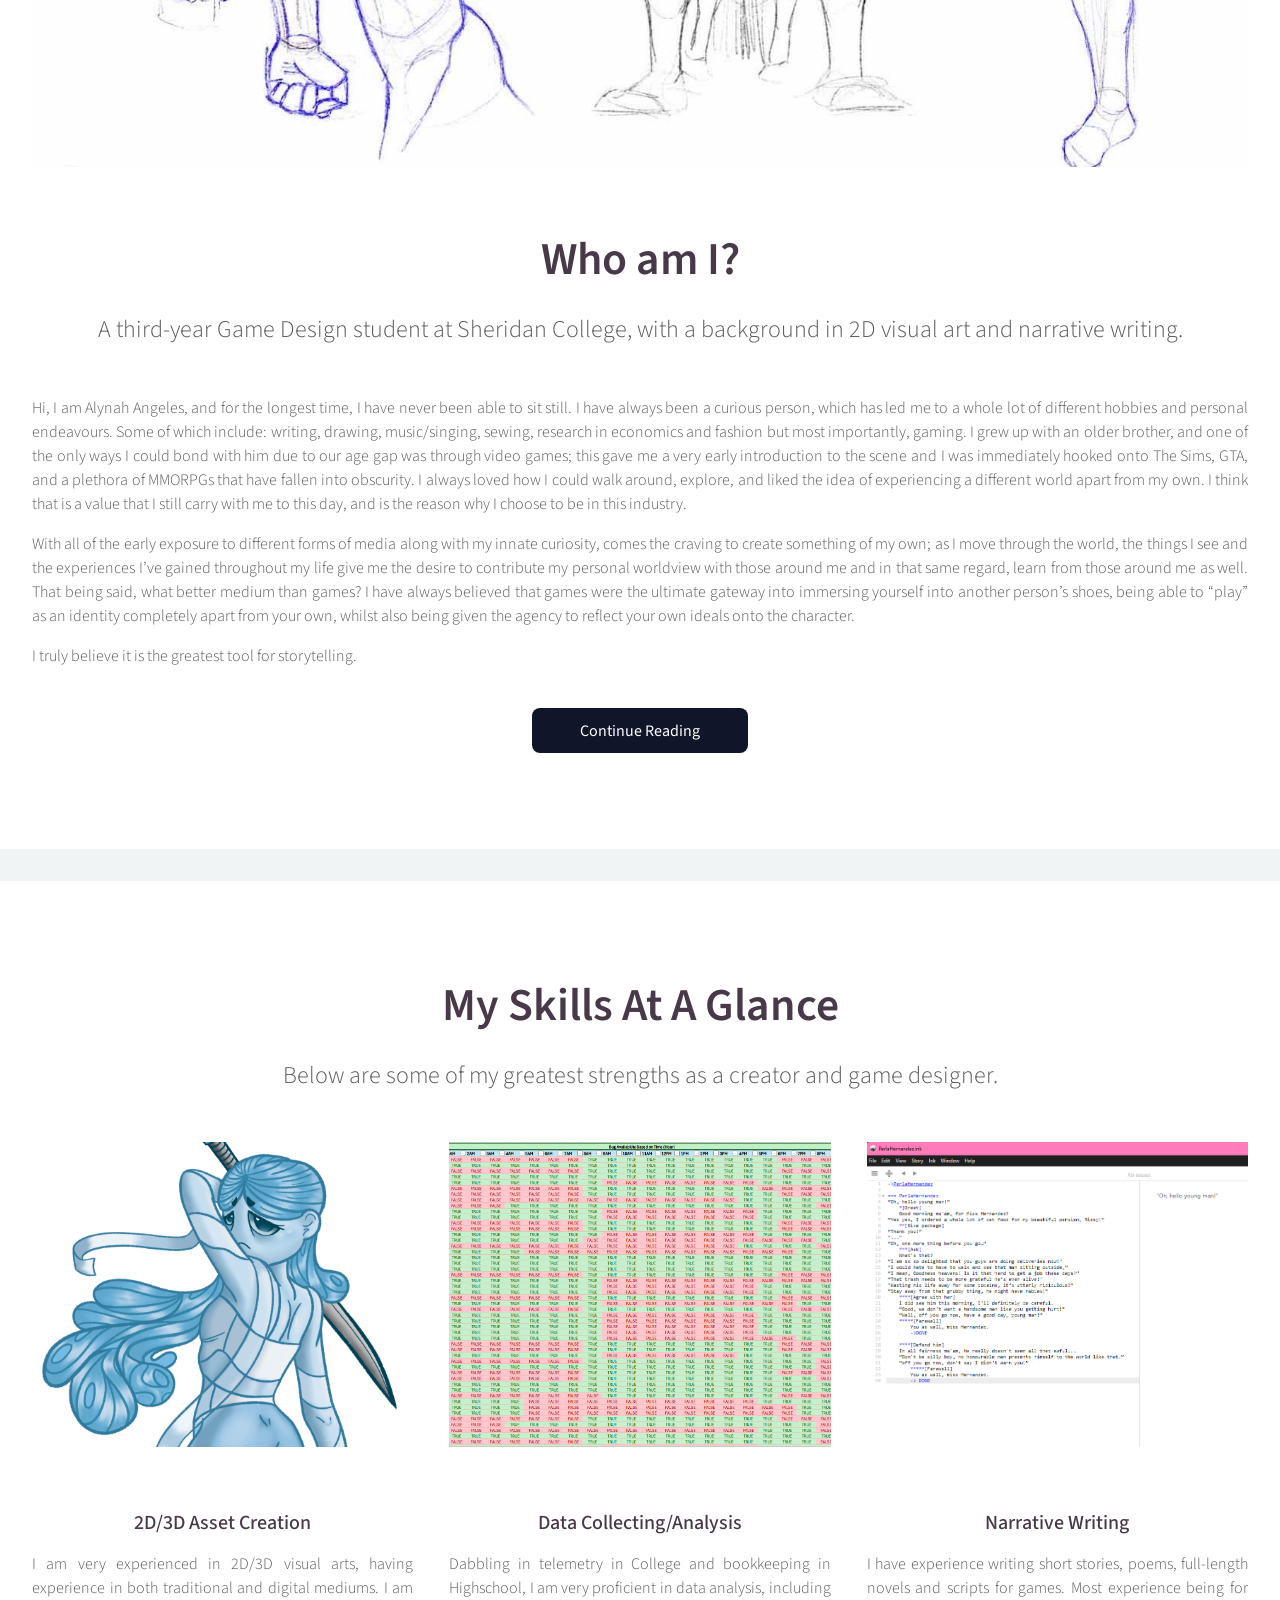
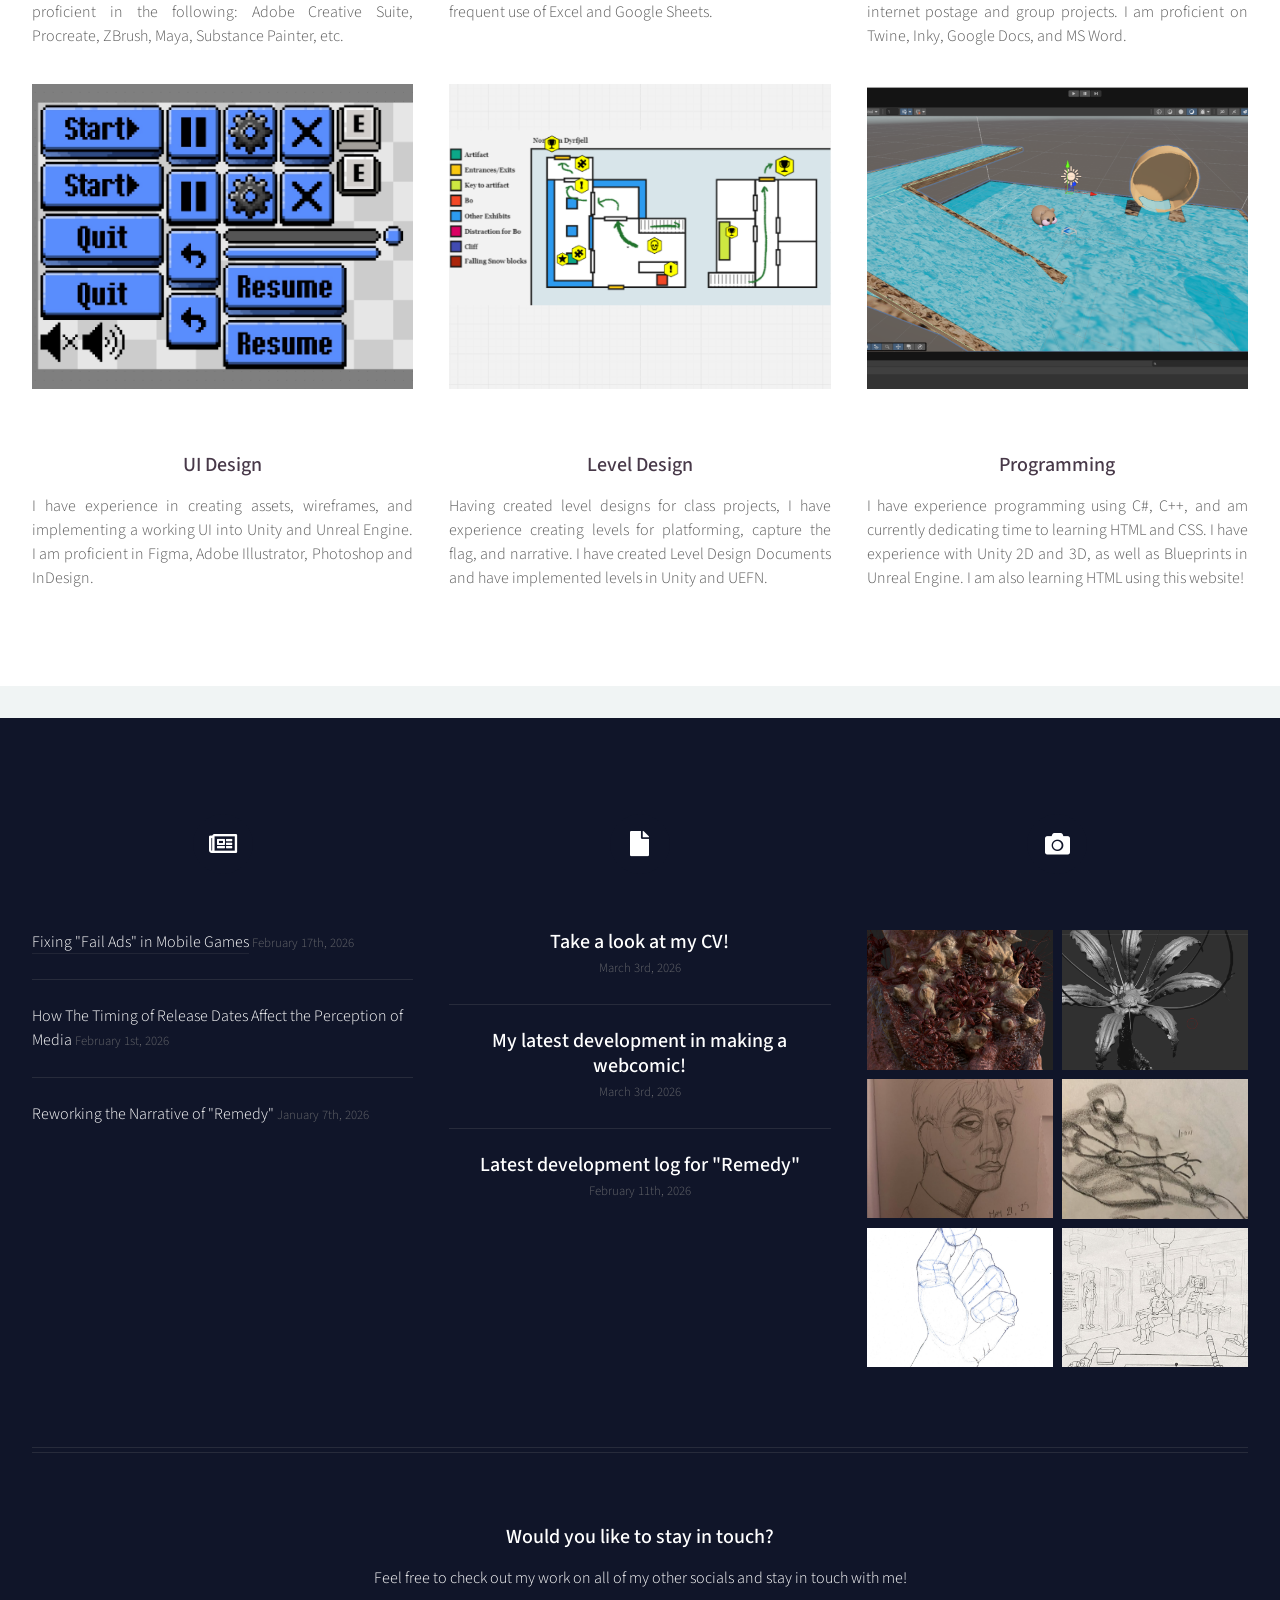
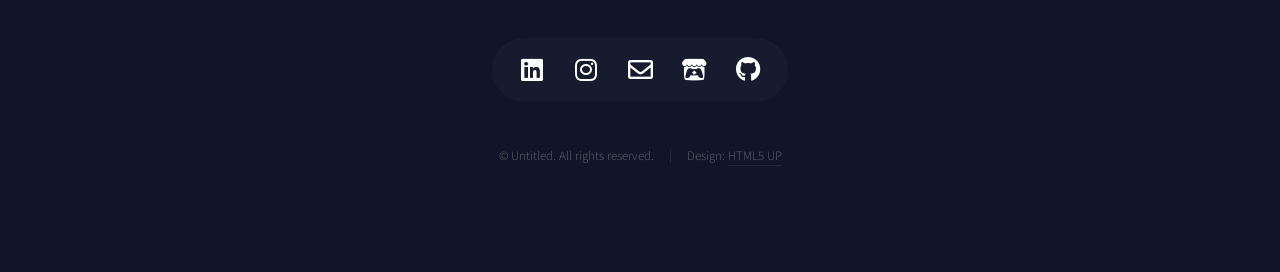
==== commit f2133430: "t" ====
--- a/index.html
+++ b/index.html
@@ -16,7 +16,7 @@
 		<div id="page-wrapper">
 
 			<!-- Header -->
-				<div id="header">
+				<div id="body">
 
 					<!-- Inner -->
 						<div class="inner">
@@ -45,7 +45,7 @@
 										</ul>
 									</li>
 
-									<li><a href="right-sidebar.html">Contact</a></li>
+									<li><a href="Contact.html">Contact</a></li>
 							</ul>
 						</nav>
 
--- a/assets/css/main.css
+++ b/assets/css/main.css
@@ -2601,7 +2601,8 @@
 		}
 
 		.carousel article {
-			display: inline-block;
+			display: inline-flex;
+			flex-direction: column;
 			width: 18em;
 			background: #fff;
 			text-align: center;
@@ -2609,11 +2610,18 @@
 			margin: 0 2em 0 0;
 			white-space: normal;
 			opacity: 1.0;
-			-moz-transition: opacity 0.75s ease-in-out;
+			transform: translateZ(0);
 			will-change: opacity, transform;
-			-webkit-transition: opacity 0.75s ease-in-out;
-			-ms-transition: opacity 0.75s ease-in-out;
-			transition: opacity 0.75s ease-in-out, transform 0.3s ease-in-out;
+
+			-moz-transition: 
+				opacity 0.3s ease-in-out;
+			-moz-transform 0.3s ease-in-out;
+
+			-webkit-transition:
+				opacity 0.3s ease-in-out;
+				-webkit-transform 0.3s ease-in-out;
+
+			transition: opacity 0.3s ease-in-out, transform 0.3s ease-in-out;
 		}
 
 			.carousel article:hover {
@@ -3153,4 +3161,24 @@
 					.carousel article .image {
 						margin-bottom: 2em;
 					}
+
+		/* Contact Page */
+
+		body.contact-page {
+			background-image: url("../images/headerdark.png") !important;
+			background-position: center center !important;
+			background-repeat: no-repeat !important;
+			background-size: cover !important;
+			background-attachment: fixed !important;
+			color: #fff;
+		}
+
+		body.contact-page #page-wrapper, 
+		body.contact-page .wrapper {
+			background: transparent !important;
+		}
+
+		body.contact-page #header h1 a {
+			color: #fff;
+		}
 	}
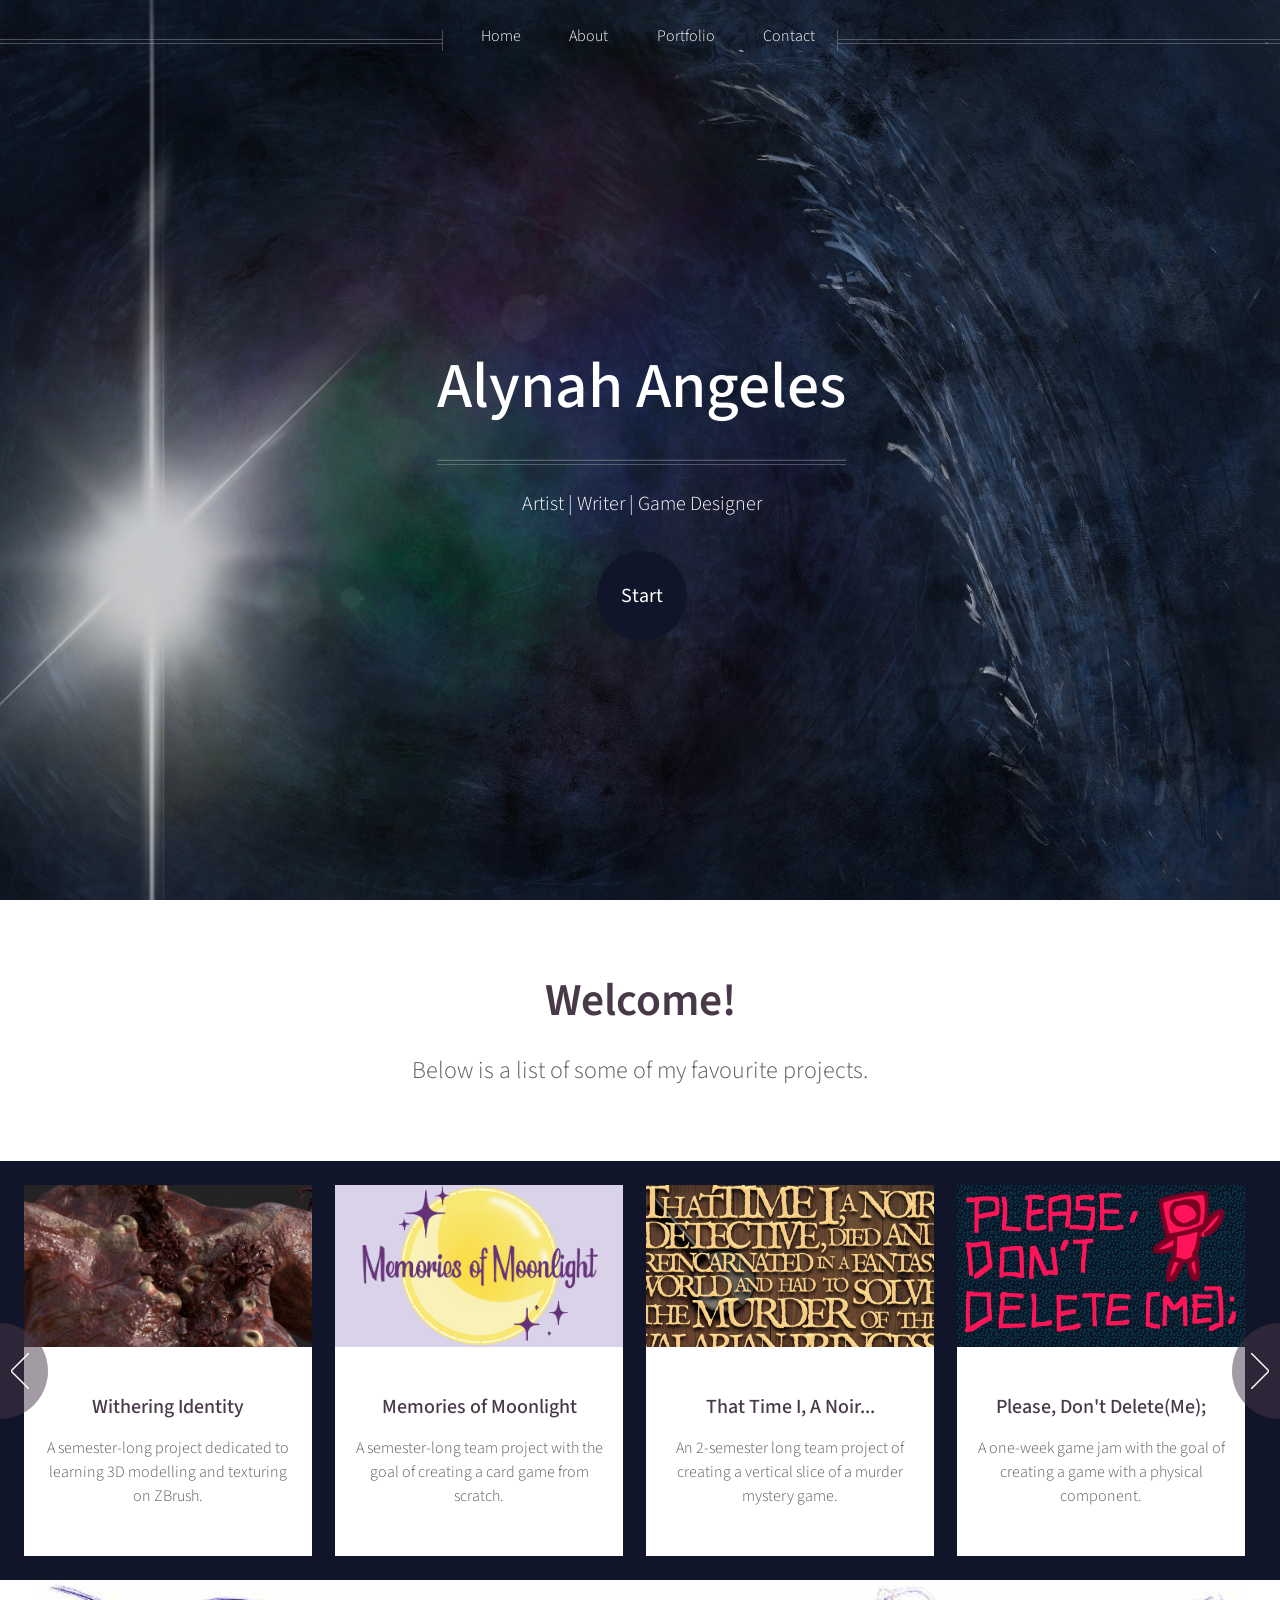
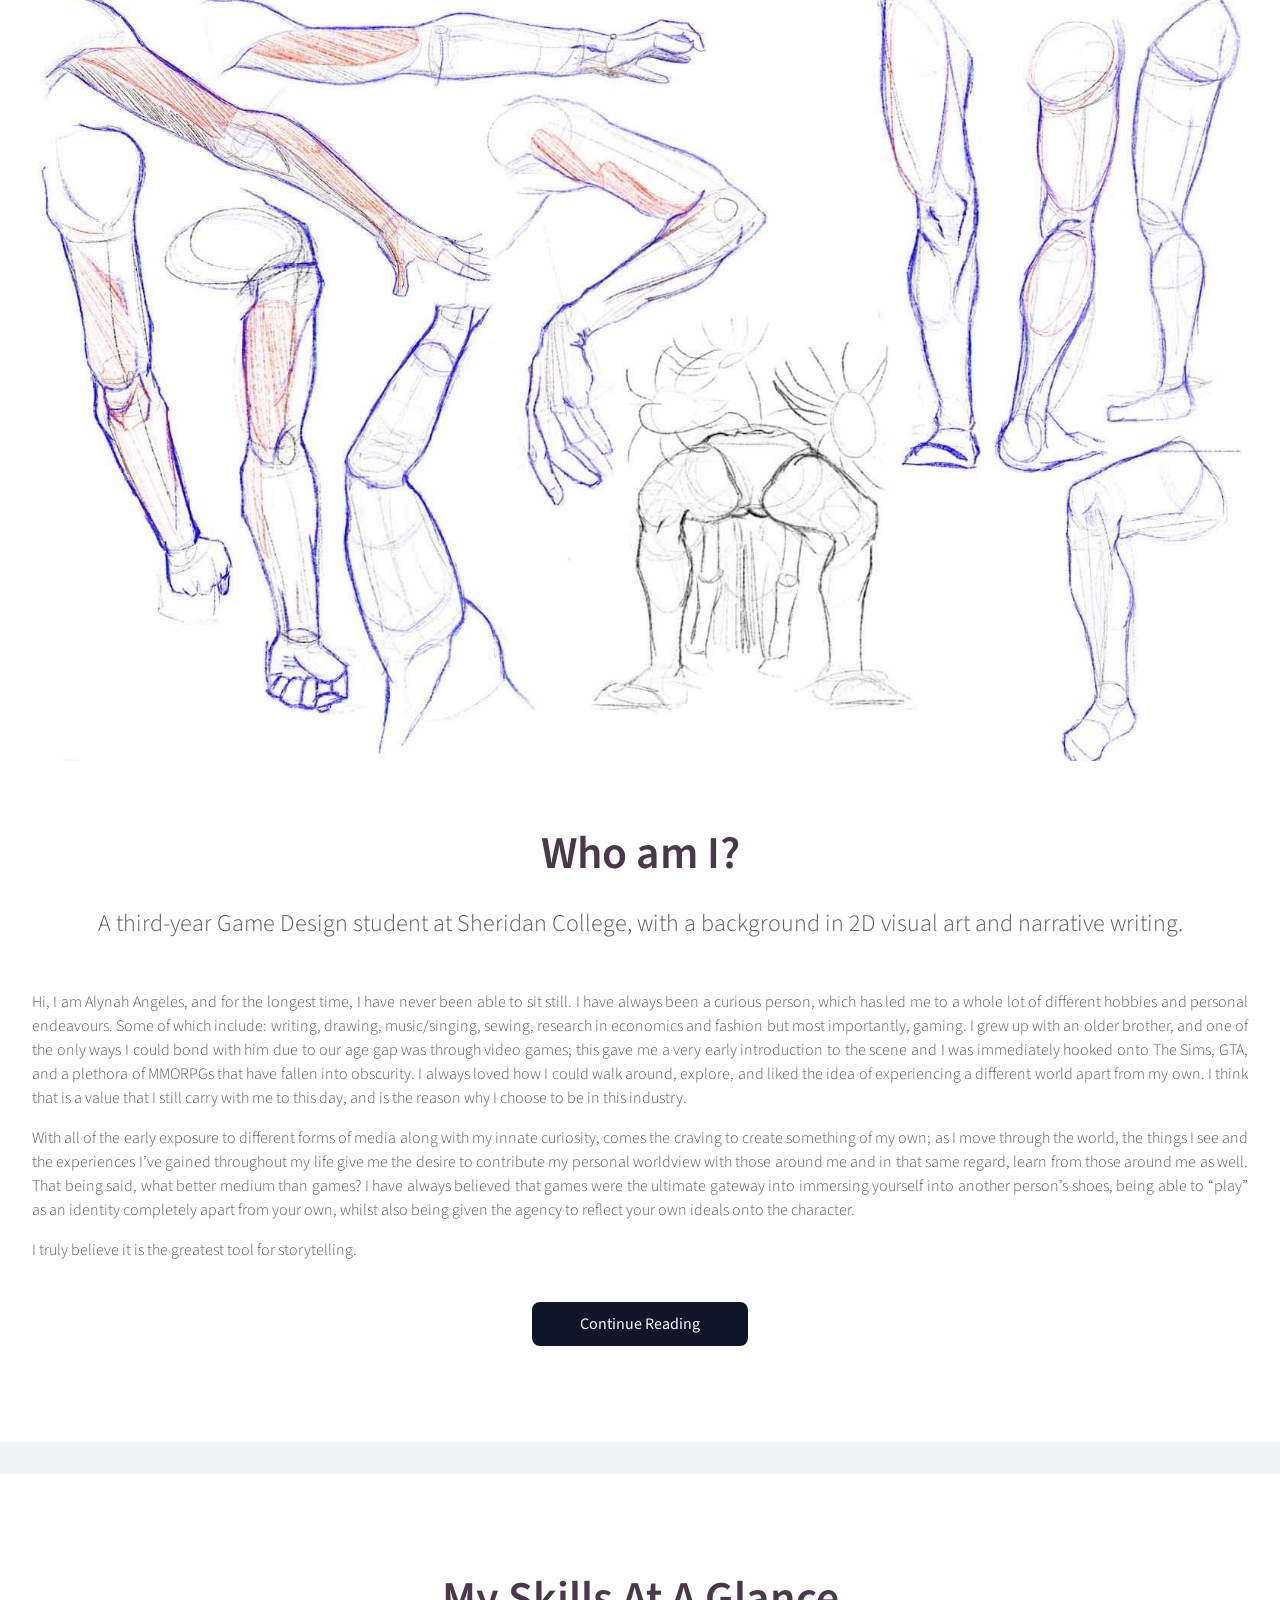
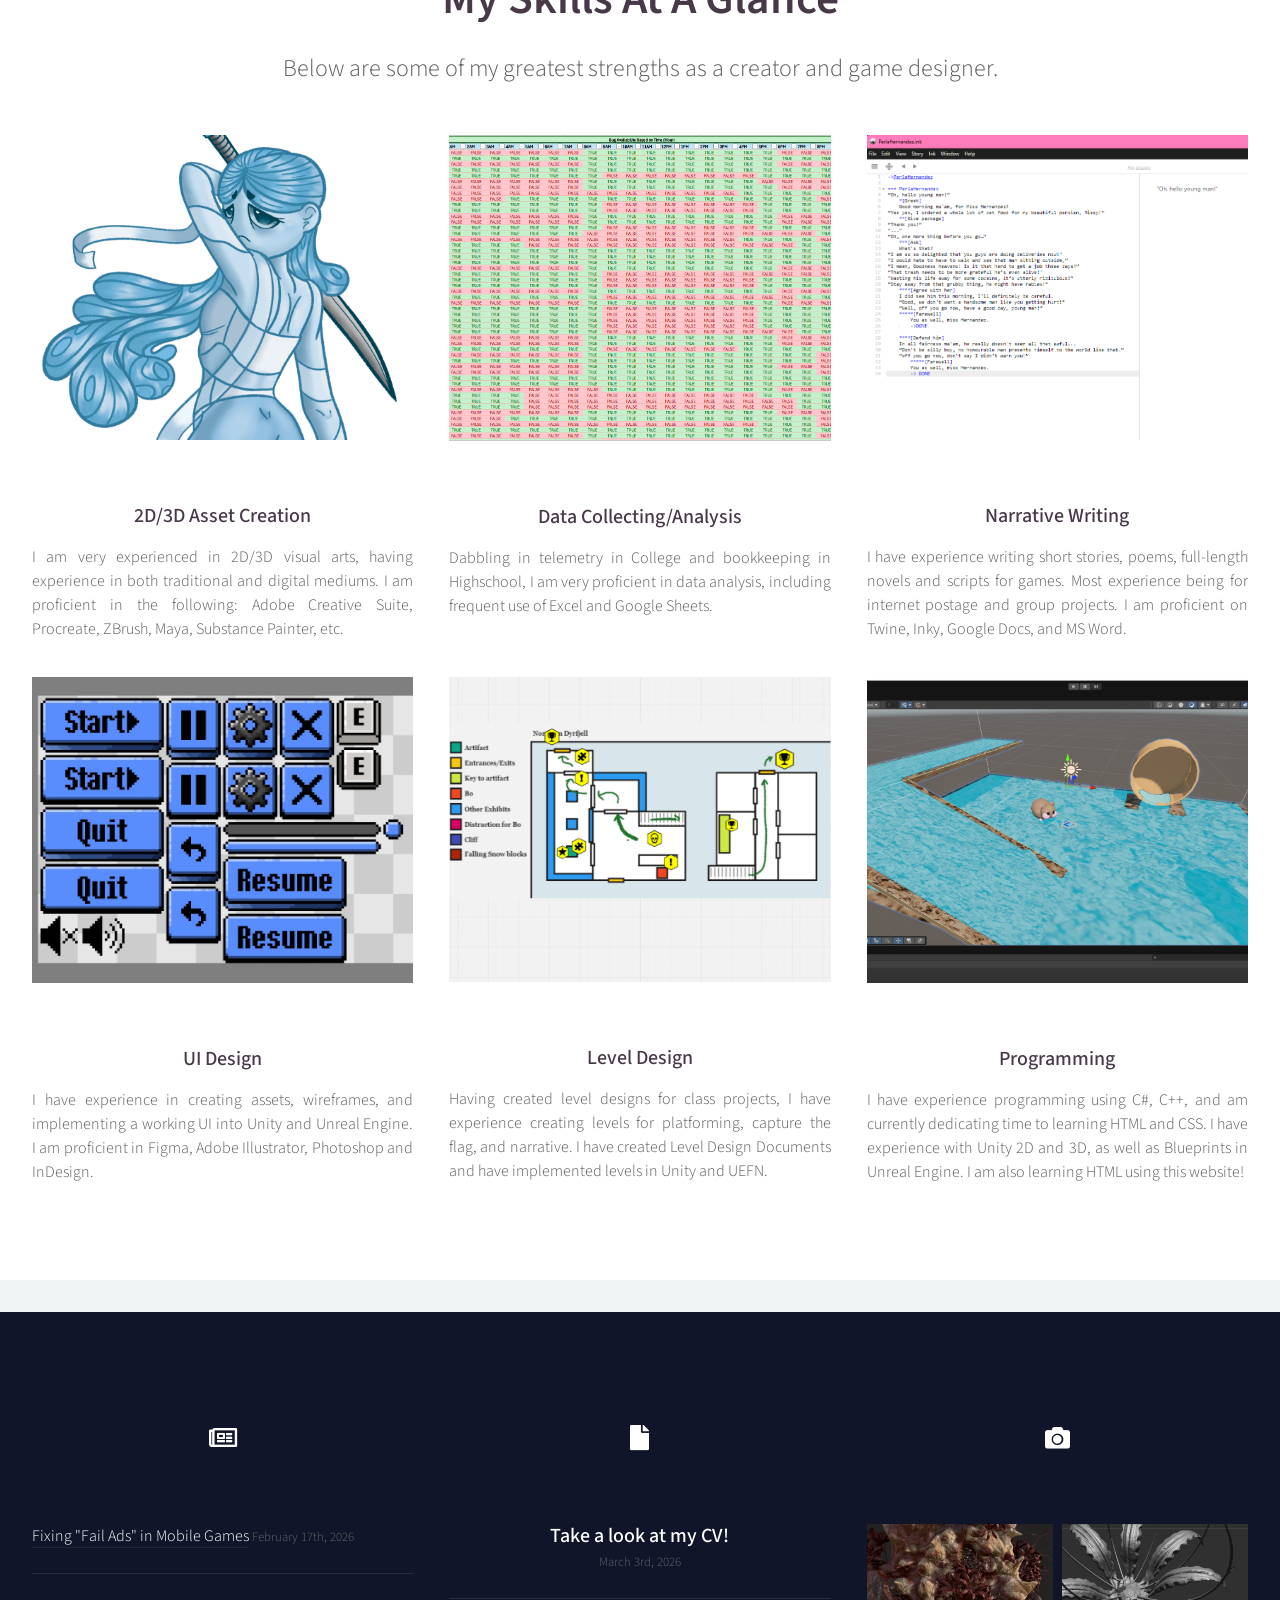
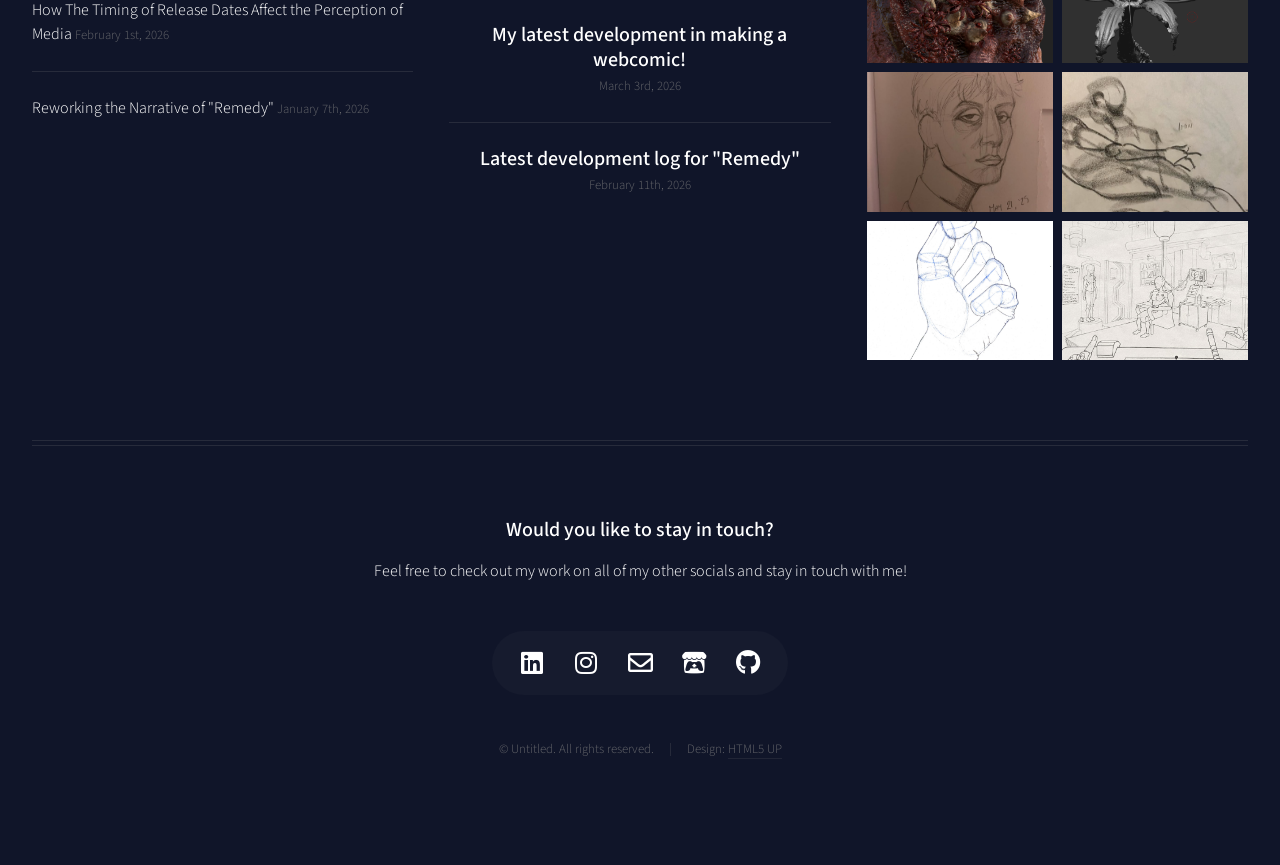
==== commit a08024bf: "f" ====
--- a/index.html
+++ b/index.html
@@ -16,7 +16,7 @@
 		<div id="page-wrapper">
 
 			<!-- Header -->
-				<div id="body">
+				<div id="header">
 
 					<!-- Inner -->
 						<div class="inner">
--- a/assets/css/main.css
+++ b/assets/css/main.css
@@ -3178,6 +3178,17 @@
 			background: transparent !important;
 		}
 
+		body.contact-page #header {
+			background: url("../images/headerdark.png") no-repeat center center;
+			background-size: cover;
+			background-attachment: fixed;
+			min-height: 100vh;
+			display: flex;
+			align-items: center;
+			justify-content: center;
+			color: #fff;
+		}
+
 		body.contact-page #header h1 a {
 			color: #fff;
 		}
